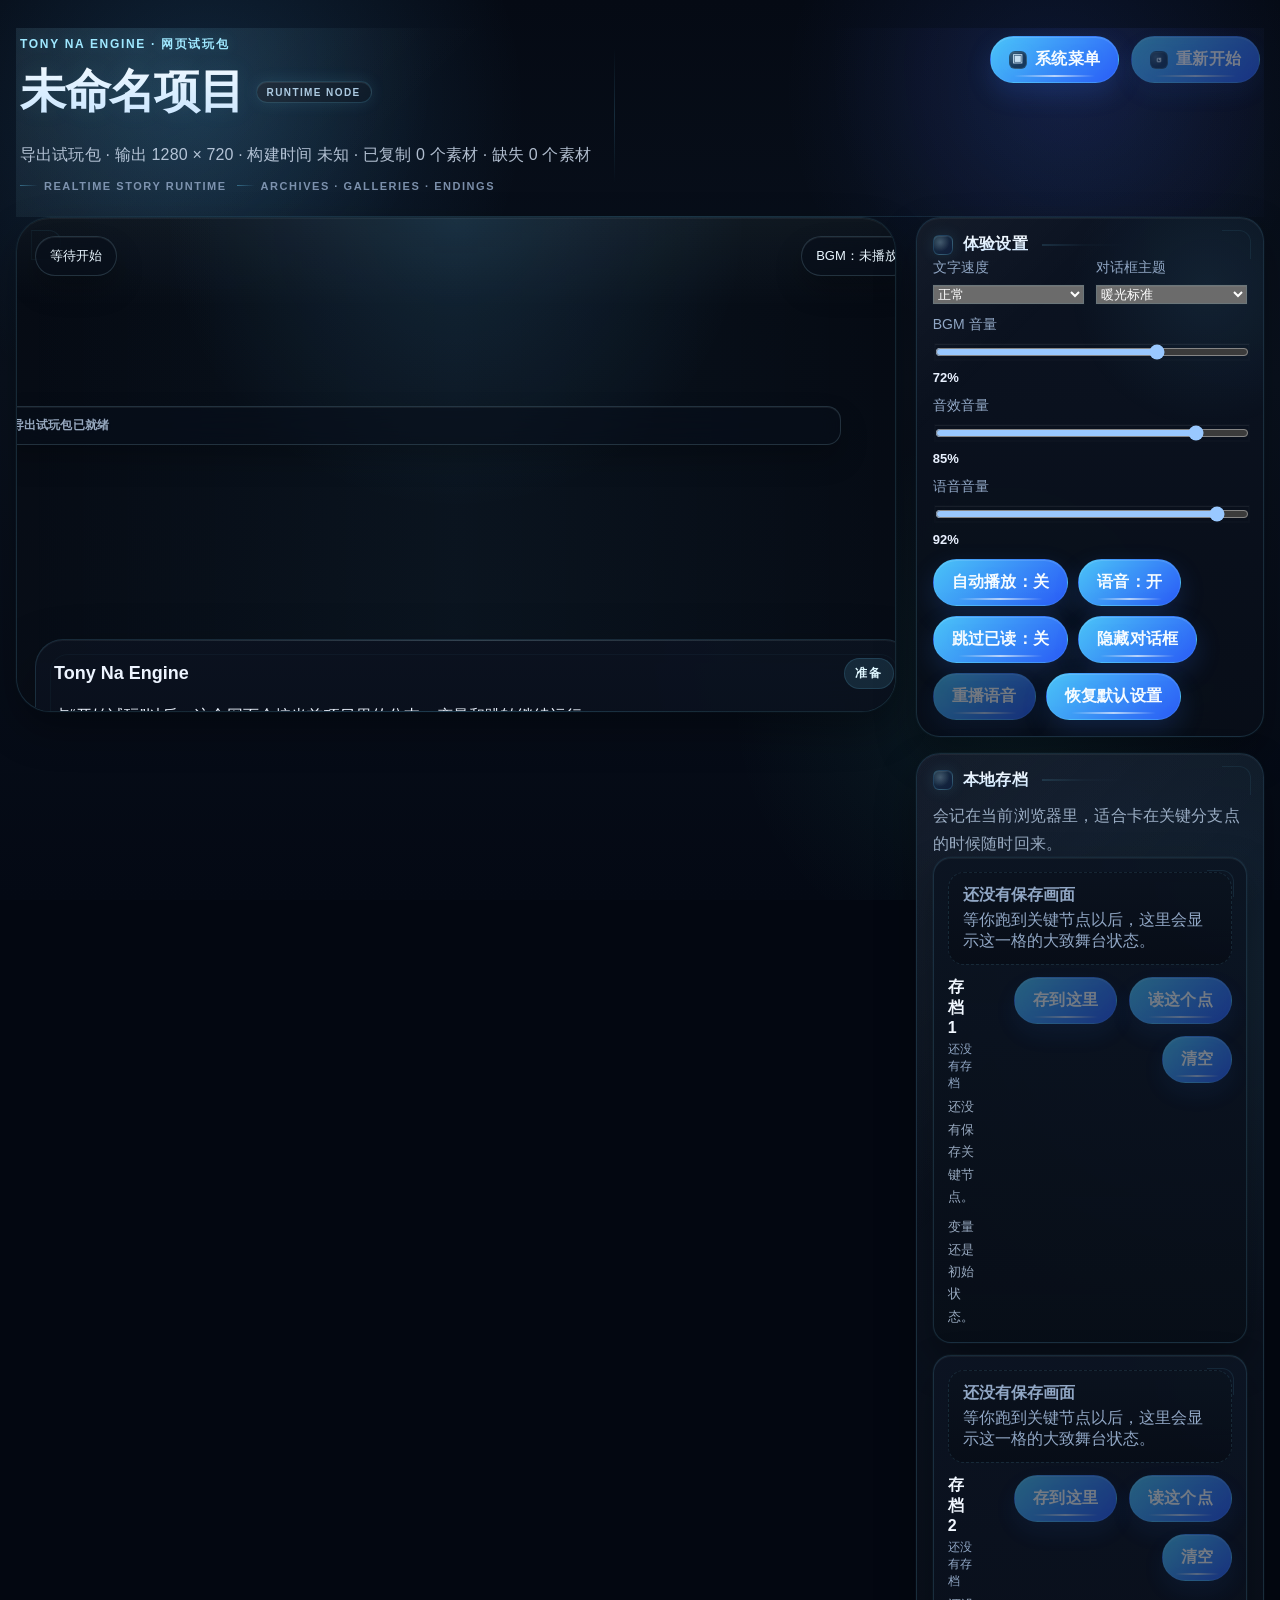
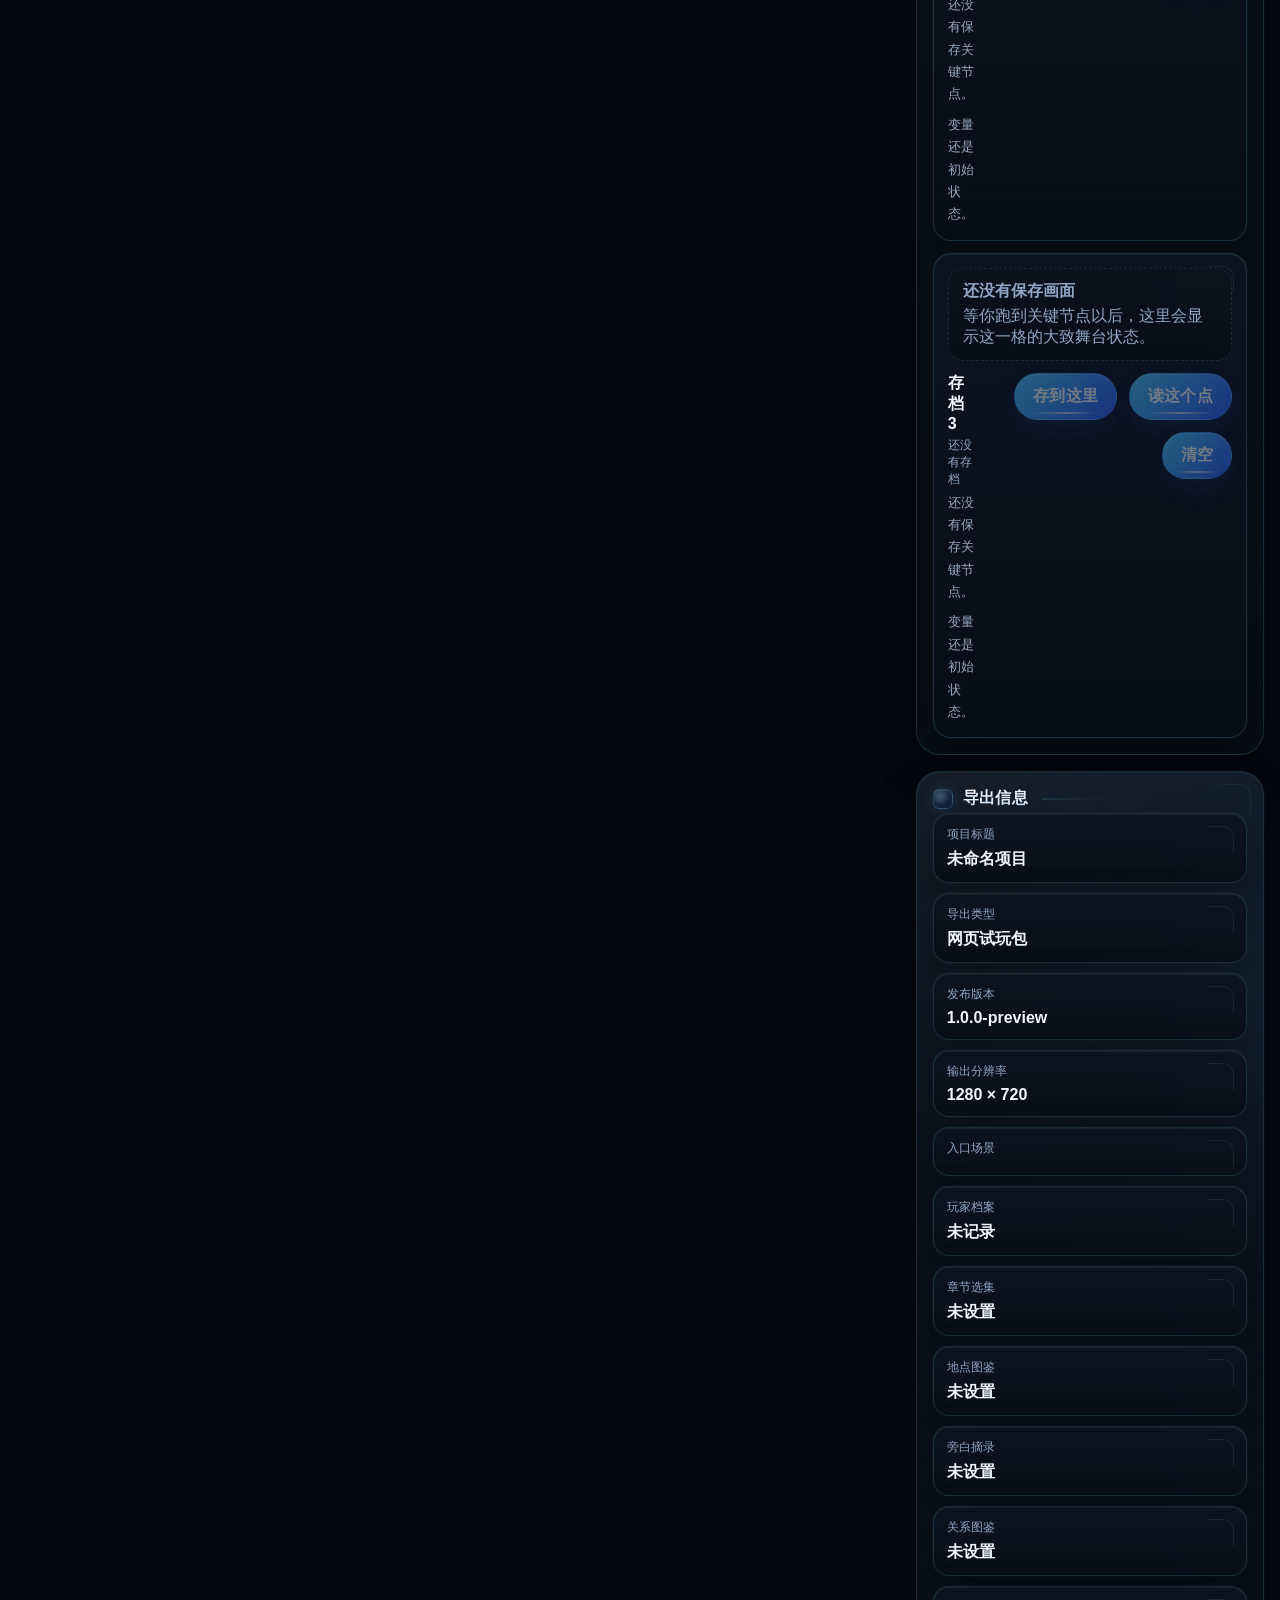
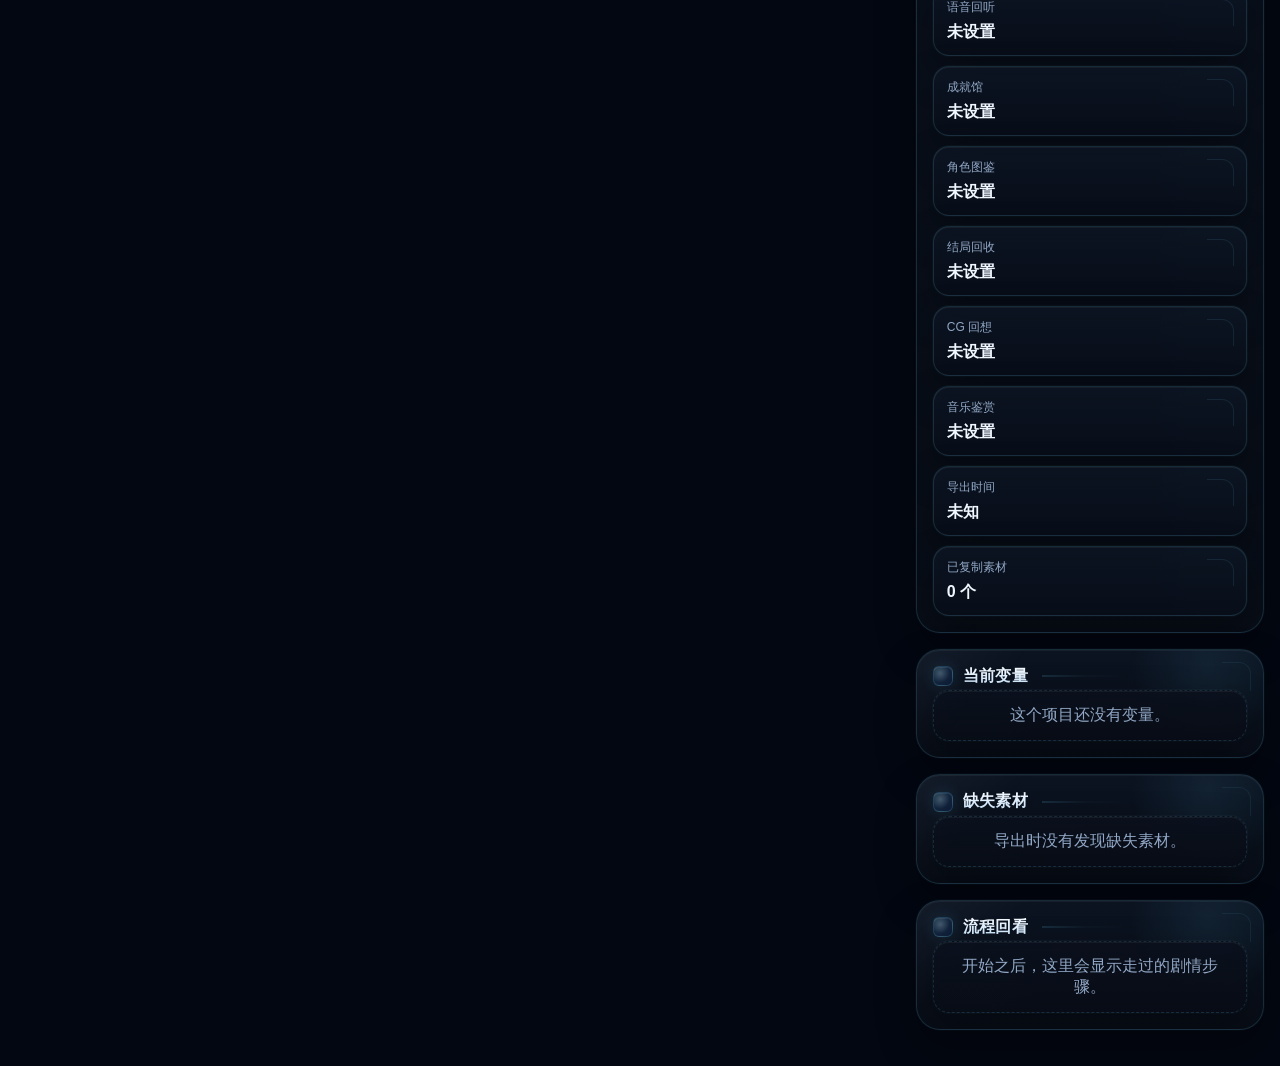
==== export_player_template/index.html @ 64fa7143 "Initial open source preview release" ====
<!doctype html>
<html lang="zh-CN">
  <head>
    <meta charset="utf-8" />
    <meta name="viewport" content="width=device-width, initial-scale=1" />
    <title>Tony Na Engine 网页试玩包</title>
    <link rel="stylesheet" href="./player.css" />
  </head>
  <body>
    <div class="player-shell">
      <header class="player-topbar">
        <div class="player-brand-copy">
          <div class="eyebrow">Tony Na Engine · 网页试玩包</div>
          <div class="player-brand-title-row">
            <h1 id="gameTitle">Tony Na Engine 网页试玩包</h1>
            <span class="player-brand-sigil">Runtime Node</span>
          </div>
          <p id="gameMeta">等待载入项目数据…</p>
          <div class="player-brand-meta">
            <span>Realtime Story Runtime</span>
            <span>Archives · Galleries · Endings</span>
          </div>
        </div>
        <div class="top-actions">
          <button id="systemMenuButton" class="pill-button" type="button">
            <span class="player-action-icon" aria-hidden="true">▣</span>
            <span>系统菜单</span>
          </button>
          <button id="restartButton" class="pill-button" type="button">
            <span class="player-action-icon" aria-hidden="true">↺</span>
            <span>重新开始</span>
          </button>
        </div>
      </header>

      <main class="player-layout">
        <section id="stageFrame" class="stage-frame">
          <div id="backgroundLayer" class="background-layer"></div>
          <div id="particleLayer" class="particle-layer" aria-hidden="true"></div>
          <div id="filterLayer" class="filter-layer" aria-hidden="true"></div>
          <div id="fadeLayer" class="fade-layer" aria-hidden="true"></div>
          <div id="flashLayer" class="flash-layer" aria-hidden="true"></div>
          <div class="stage-shade"></div>
          <div class="stage-hud">
            <span id="sceneChip" class="hud-chip">等待开始</span>
            <span id="musicChip" class="hud-chip">BGM：未播放</span>
          </div>
          <div id="spriteLayer" class="sprite-layer"></div>
          <div id="backgroundLabel" class="background-caption"></div>
          <div id="dialogHiddenHint" class="dialog-hidden-hint" hidden>对话框已隐藏，点画面、按 H 或右键恢复。</div>

          <section class="dialog-panel">
            <div class="speaker-row">
              <span id="speakerName" class="speaker-name">Tony Na Engine</span>
              <span id="lineTypeTag" class="line-type-tag">准备</span>
            </div>
            <div id="messageText" class="message-text"></div>
            <div id="choiceList" class="choice-list"></div>
            <div class="dialog-footer">
              <span id="hintText" class="hint-text"></span>
              <button id="continueButton" class="continue-button" type="button">开始试玩</button>
            </div>
          </section>

          <div id="startOverlay" class="start-overlay">
            <div class="start-atmosphere" aria-hidden="true">
              <span class="start-atmosphere-beam start-atmosphere-beam-a"></span>
              <span class="start-atmosphere-beam start-atmosphere-beam-b"></span>
              <span class="start-atmosphere-ring start-atmosphere-ring-a"></span>
              <span class="start-atmosphere-ring start-atmosphere-ring-b"></span>
              <span class="start-atmosphere-grid"></span>
            </div>
            <div class="start-card">
              <div class="start-brand-banner" aria-hidden="true">
                <div class="start-brand-mark">
                  <span class="start-brand-core">TN</span>
                  <span class="start-brand-grid"></span>
                  <span class="start-brand-orbit"></span>
                </div>
                <div class="start-brand-copy">
                  <strong>Tony Na Engine</strong>
                  <span>Realtime Visual Novel Runtime</span>
                </div>
              </div>
              <div id="startArtworkWrap" class="start-artwork" hidden>
                <img id="startArtwork" alt="启动画面" />
              </div>
              <div class="eyebrow">Tony Na Engine 导出试玩包</div>
              <h2>开始试玩</h2>
              <p>这个导出包会按当前项目的剧情卡片、变量和分支逻辑运行。</p>
              <div id="startSummary" class="start-summary"></div>
              <div id="startResumeSummary" class="start-resume-summary" hidden></div>
              <div class="start-action-group">
                <button id="startContinueButton" class="pill-button" type="button" hidden><span class="player-action-icon" aria-hidden="true">↻</span><span>继续上次试玩</span></button>
                <button id="startLoadButton" class="pill-button is-secondary" type="button" hidden><span class="player-action-icon" aria-hidden="true">⇪</span><span>打开读档</span></button>
                <button id="startProfileButton" class="pill-button is-secondary" type="button" hidden><span class="player-action-icon" aria-hidden="true">◎</span><span>玩家档案</span></button>
                <button id="startVoiceReplayButton" class="pill-button is-secondary" type="button" hidden><span class="player-action-icon" aria-hidden="true">◔</span><span>语音回听</span></button>
                <button id="startAchievementButton" class="pill-button is-secondary" type="button" hidden><span class="player-action-icon" aria-hidden="true">✦</span><span>成就馆</span></button>
                <button id="startChapterButton" class="pill-button is-secondary" type="button" hidden><span class="player-action-icon" aria-hidden="true">▤</span><span>章节选集</span></button>
                <button id="startLocationButton" class="pill-button is-secondary" type="button" hidden><span class="player-action-icon" aria-hidden="true">◫</span><span>地点图鉴</span></button>
                <button id="startNarrationButton" class="pill-button is-secondary" type="button" hidden><span class="player-action-icon" aria-hidden="true">❝</span><span>旁白摘录</span></button>
                <button id="startRelationButton" class="pill-button is-secondary" type="button" hidden><span class="player-action-icon" aria-hidden="true">∞</span><span>关系图鉴</span></button>
                <button id="startCharacterButton" class="pill-button is-secondary" type="button" hidden><span class="player-action-icon" aria-hidden="true">◉</span><span>角色图鉴</span></button>
                <button id="startEndingButton" class="pill-button is-secondary" type="button" hidden><span class="player-action-icon" aria-hidden="true">◇</span><span>结局回收</span></button>
                <button id="startGalleryButton" class="pill-button is-secondary" type="button" hidden><span class="player-action-icon" aria-hidden="true">▧</span><span>CG 回想</span></button>
                <button id="startMusicRoomButton" class="pill-button is-secondary" type="button" hidden><span class="player-action-icon" aria-hidden="true">♬</span><span>音乐鉴赏</span></button>
                <button id="startButton" class="continue-button" type="button"><span class="player-action-icon" aria-hidden="true">▶</span><span>开始试玩</span></button>
              </div>
            </div>
          </div>
        </section>

        <aside class="side-panel">
          <article class="side-card">
            <h2>体验设置</h2>
            <div class="playback-settings">
              <div class="playback-setting-grid">
                <label class="playback-setting">
                  <span>文字速度</span>
                  <select id="textSpeedSelect">
                    <option value="slow">慢一点</option>
                    <option value="normal" selected>正常</option>
                    <option value="fast">快一点</option>
                    <option value="instant">立刻显示</option>
                  </select>
                </label>
                <label class="playback-setting">
                  <span>对话框主题</span>
                  <select id="dialogThemeSelect">
                    <option value="warm" selected>暖光标准</option>
                    <option value="moonlight">夜色月光</option>
                    <option value="paper">纸页回忆</option>
                  </select>
                </label>
              </div>
              <div class="playback-volume-grid">
                <label class="playback-setting">
                  <span>BGM 音量</span>
                  <input id="bgmVolumeRange" type="range" min="0" max="100" step="1" value="72" />
                  <strong id="bgmVolumeValue" class="playback-volume-value">72%</strong>
                </label>
                <label class="playback-setting">
                  <span>音效音量</span>
                  <input id="sfxVolumeRange" type="range" min="0" max="100" step="1" value="85" />
                  <strong id="sfxVolumeValue" class="playback-volume-value">85%</strong>
                </label>
                <label class="playback-setting">
                  <span>语音音量</span>
                  <input id="voiceVolumeRange" type="range" min="0" max="100" step="1" value="92" />
                  <strong id="voiceVolumeValue" class="playback-volume-value">92%</strong>
                </label>
              </div>
              <div class="playback-toggle-group">
                <button id="autoPlayToggleButton" class="pill-button" type="button">自动播放：关</button>
                <button id="voiceToggleButton" class="pill-button" type="button">语音：开</button>
                <button id="skipReadToggleButton" class="pill-button" type="button">跳过已读：关</button>
                <button id="dialogToggleButton" class="pill-button" type="button">隐藏对话框</button>
                <button id="replayVoiceButton" class="pill-button" type="button">重播语音</button>
                <button id="resetPlaybackButton" class="pill-button" type="button">恢复默认设置</button>
              </div>
            </div>
          </article>

          <article class="side-card">
            <h2>本地存档</h2>
            <p class="side-note">会记在当前浏览器里，适合卡在关键分支点的时候随时回来。</p>
            <div id="saveSlotPanel" class="save-slot-list"></div>
          </article>

          <article class="side-card">
            <h2>导出信息</h2>
            <div id="buildInfoPanel" class="info-list"></div>
          </article>

          <article class="side-card">
            <h2>当前变量</h2>
            <div id="variablesPanel" class="info-list"></div>
          </article>

          <article class="side-card">
            <h2>缺失素材</h2>
            <div id="missingAssetsPanel" class="info-list"></div>
          </article>

          <article class="side-card">
            <h2>流程回看</h2>
            <div id="historyPanel" class="history-list"></div>
          </article>
        </aside>
      </main>
    </div>

    <div id="saveDialog" class="save-dialog-backdrop" hidden>
      <section class="save-dialog" role="dialog" aria-modal="true" aria-labelledby="saveDialogTitle">
        <div class="save-dialog-head">
          <div>
            <div class="eyebrow">Tony Na Engine · 系统菜单</div>
            <h2 id="saveDialogTitle">正式存档</h2>
            <p id="saveDialogSummary" class="save-dialog-summary"></p>
          </div>
          <button id="closeSaveDialogButton" class="pill-button" type="button">关闭</button>
        </div>
        <div class="save-dialog-tabs">
          <button id="saveDialogSaveModeButton" class="pill-button" type="button">存档</button>
          <button id="saveDialogLoadModeButton" class="pill-button" type="button">读档</button>
        </div>
        <div id="saveDialogSlotList" class="save-dialog-slot-list"></div>
      </section>
    </div>

    <div id="profileDialog" class="save-dialog-backdrop" hidden>
      <section class="save-dialog save-dialog-extra" role="dialog" aria-modal="true" aria-labelledby="profileDialogTitle">
        <div class="save-dialog-head">
          <div>
            <div class="eyebrow">Tony Na Engine · 玩家档案</div>
            <h2 id="profileDialogTitle">游玩记录 / 玩家档案馆</h2>
            <p id="profileDialogSummary" class="save-dialog-summary"></p>
          </div>
          <button id="closeProfileDialogButton" class="pill-button" type="button">关闭</button>
        </div>
        <div id="profileDialogHero" class="extra-hero-panel"></div>
        <div id="profileDialogList" class="ending-room-list"></div>
      </section>
    </div>

    <div id="voiceReplayDialog" class="save-dialog-backdrop" hidden>
      <section class="save-dialog save-dialog-extra" role="dialog" aria-modal="true" aria-labelledby="voiceReplayDialogTitle">
        <div class="save-dialog-head">
          <div>
            <div class="eyebrow">Tony Na Engine · 语音回听</div>
            <h2 id="voiceReplayDialogTitle">语音回听 / 名台词回放馆</h2>
            <p id="voiceReplayDialogSummary" class="save-dialog-summary"></p>
          </div>
          <button id="closeVoiceReplayDialogButton" class="pill-button" type="button">关闭</button>
        </div>
        <div id="voiceReplayDialogHero" class="extra-hero-panel"></div>
        <div id="voiceReplayDialogList" class="ending-room-list"></div>
      </section>
    </div>

    <div id="achievementDialog" class="save-dialog-backdrop" hidden>
      <section class="save-dialog save-dialog-extra" role="dialog" aria-modal="true" aria-labelledby="achievementDialogTitle">
        <div class="save-dialog-head">
          <div>
            <div class="eyebrow">Tony Na Engine · 成就馆</div>
            <h2 id="achievementDialogTitle">收集成就馆</h2>
            <p id="achievementDialogSummary" class="save-dialog-summary"></p>
          </div>
          <button id="closeAchievementDialogButton" class="pill-button" type="button">关闭</button>
        </div>
        <div id="achievementDialogHero" class="extra-hero-panel"></div>
        <div id="achievementDialogList" class="achievement-room-list"></div>
      </section>
    </div>

    <div id="locationDialog" class="save-dialog-backdrop" hidden>
      <section class="save-dialog save-dialog-extra" role="dialog" aria-modal="true" aria-labelledby="locationDialogTitle">
        <div class="save-dialog-head">
          <div>
            <div class="eyebrow">Tony Na Engine · 地点图鉴</div>
            <h2 id="locationDialogTitle">地点图鉴 / 场景档案馆</h2>
            <p id="locationDialogSummary" class="save-dialog-summary"></p>
          </div>
          <button id="closeLocationDialogButton" class="pill-button" type="button">关闭</button>
        </div>
        <div id="locationDialogHero" class="extra-hero-panel"></div>
        <div id="locationDialogList" class="extra-gallery-grid"></div>
      </section>
    </div>

    <div id="narrationDialog" class="save-dialog-backdrop" hidden>
      <section class="save-dialog save-dialog-extra" role="dialog" aria-modal="true" aria-labelledby="narrationDialogTitle">
        <div class="save-dialog-head">
          <div>
            <div class="eyebrow">Tony Na Engine · 旁白摘录</div>
            <h2 id="narrationDialogTitle">旁白摘录 / 文案收藏馆</h2>
            <p id="narrationDialogSummary" class="save-dialog-summary"></p>
          </div>
          <button id="closeNarrationDialogButton" class="pill-button" type="button">关闭</button>
        </div>
        <div id="narrationDialogHero" class="extra-hero-panel"></div>
        <div id="narrationDialogList" class="ending-room-list"></div>
      </section>
    </div>

    <div id="relationDialog" class="save-dialog-backdrop" hidden>
      <section class="save-dialog save-dialog-extra" role="dialog" aria-modal="true" aria-labelledby="relationDialogTitle">
        <div class="save-dialog-head">
          <div>
            <div class="eyebrow">Tony Na Engine · 关系图鉴</div>
            <h2 id="relationDialogTitle">关系图鉴 / 共演档案馆</h2>
            <p id="relationDialogSummary" class="save-dialog-summary"></p>
          </div>
          <button id="closeRelationDialogButton" class="pill-button" type="button">关闭</button>
        </div>
        <div id="relationDialogHero" class="extra-hero-panel"></div>
        <div id="relationDialogList" class="ending-room-list"></div>
      </section>
    </div>

    <div id="chapterDialog" class="save-dialog-backdrop" hidden>
      <section class="save-dialog save-dialog-extra" role="dialog" aria-modal="true" aria-labelledby="chapterDialogTitle">
        <div class="save-dialog-head">
          <div>
            <div class="eyebrow">Tony Na Engine · 章节选集</div>
            <h2 id="chapterDialogTitle">章节回放 / 章节选集馆</h2>
            <p id="chapterDialogSummary" class="save-dialog-summary"></p>
          </div>
          <button id="closeChapterDialogButton" class="pill-button" type="button">关闭</button>
        </div>
        <div id="chapterDialogHero" class="extra-hero-panel"></div>
        <div id="chapterDialogList" class="ending-room-list"></div>
      </section>
    </div>

    <div id="characterDialog" class="save-dialog-backdrop" hidden>
      <section class="save-dialog save-dialog-extra" role="dialog" aria-modal="true" aria-labelledby="characterDialogTitle">
        <div class="save-dialog-head">
          <div>
            <div class="eyebrow">Tony Na Engine · 角色图鉴</div>
            <h2 id="characterDialogTitle">人物档案馆</h2>
            <p id="characterDialogSummary" class="save-dialog-summary"></p>
          </div>
          <button id="closeCharacterDialogButton" class="pill-button" type="button">关闭</button>
        </div>
        <div id="characterDialogHero" class="extra-hero-panel"></div>
        <div id="characterDialogList" class="character-room-list"></div>
      </section>
    </div>

    <div id="endingDialog" class="save-dialog-backdrop" hidden>
      <section class="save-dialog save-dialog-extra" role="dialog" aria-modal="true" aria-labelledby="endingDialogTitle">
        <div class="save-dialog-head">
          <div>
            <div class="eyebrow">Tony Na Engine · 结局回收</div>
            <h2 id="endingDialogTitle">结局回收馆 / 通关记录</h2>
            <p id="endingDialogSummary" class="save-dialog-summary"></p>
          </div>
          <button id="closeEndingDialogButton" class="pill-button" type="button">关闭</button>
        </div>
        <div id="endingDialogHero" class="extra-hero-panel"></div>
        <div id="endingDialogList" class="ending-room-list"></div>
      </section>
    </div>

    <div id="systemMenu" class="save-dialog-backdrop" hidden>
      <section class="save-dialog save-dialog-system" role="dialog" aria-modal="true" aria-labelledby="systemMenuTitle">
        <div class="save-dialog-head">
          <div>
            <div class="eyebrow">Tony Na Engine · 系统菜单</div>
            <h2 id="systemMenuTitle">系统菜单</h2>
            <p id="systemMenuSummary" class="save-dialog-summary"></p>
          </div>
          <button id="closeSystemMenuButton" class="pill-button" type="button">继续游戏</button>
        </div>
        <div class="save-dialog-system-layout">
          <div class="save-dialog-system-actions">
            <button id="systemMenuOpenSaveButton" class="pill-button" type="button">正式存档</button>
            <button id="systemMenuOpenLoadButton" class="pill-button" type="button">正式读档</button>
            <button id="systemMenuQuickSaveButton" class="pill-button" type="button">快速存档</button>
            <button id="systemMenuQuickLoadButton" class="pill-button" type="button">快速读档</button>
            <button id="systemMenuReturnTitleButton" class="pill-button" type="button">返回标题页</button>
          </div>
          <div class="save-dialog-system-settings">
            <div class="playback-setting-grid">
              <label class="playback-setting">
                <span>文字速度</span>
                <select id="menuTextSpeedSelect">
                  <option value="slow">慢一点</option>
                  <option value="normal">正常</option>
                  <option value="fast">快一点</option>
                  <option value="instant">立刻显示</option>
                </select>
              </label>
              <label class="playback-setting">
                <span>对话框主题</span>
                <select id="menuDialogThemeSelect">
                  <option value="warm">暖光标准</option>
                  <option value="moonlight">夜色月光</option>
                  <option value="paper">纸页回忆</option>
                </select>
              </label>
            </div>
            <div class="playback-volume-grid">
              <label class="playback-setting">
                <span>BGM 音量</span>
                <input id="menuBgmVolumeRange" type="range" min="0" max="100" step="1" value="72" />
                <strong id="menuBgmVolumeValue" class="playback-volume-value">72%</strong>
              </label>
              <label class="playback-setting">
                <span>音效音量</span>
                <input id="menuSfxVolumeRange" type="range" min="0" max="100" step="1" value="85" />
                <strong id="menuSfxVolumeValue" class="playback-volume-value">85%</strong>
              </label>
              <label class="playback-setting">
                <span>语音音量</span>
                <input id="menuVoiceVolumeRange" type="range" min="0" max="100" step="1" value="92" />
                <strong id="menuVoiceVolumeValue" class="playback-volume-value">92%</strong>
              </label>
            </div>
          </div>
        </div>
      </section>
    </div>

    <div id="galleryDialog" class="save-dialog-backdrop" hidden>
      <section class="save-dialog save-dialog-extra" role="dialog" aria-modal="true" aria-labelledby="galleryDialogTitle">
        <div class="save-dialog-head">
          <div>
            <div class="eyebrow">Tony Na Engine · EXTRA</div>
            <h2 id="galleryDialogTitle">CG 回想馆</h2>
            <p id="galleryDialogSummary" class="save-dialog-summary"></p>
          </div>
          <button id="closeGalleryDialogButton" class="pill-button" type="button">返回标题页</button>
        </div>
        <div id="galleryDialogHero" class="extra-hero-panel"></div>
        <div id="galleryDialogList" class="extra-gallery-grid"></div>
      </section>
    </div>

    <div id="musicRoomDialog" class="save-dialog-backdrop" hidden>
      <section class="save-dialog save-dialog-extra" role="dialog" aria-modal="true" aria-labelledby="musicRoomDialogTitle">
        <div class="save-dialog-head">
          <div>
            <div class="eyebrow">Tony Na Engine · EXTRA</div>
            <h2 id="musicRoomDialogTitle">音乐鉴赏</h2>
            <p id="musicRoomDialogSummary" class="save-dialog-summary"></p>
          </div>
          <button id="closeMusicRoomDialogButton" class="pill-button" type="button">返回标题页</button>
        </div>
        <div id="musicRoomNowPlaying" class="extra-hero-panel"></div>
        <div id="musicRoomList" class="music-room-list"></div>
      </section>
    </div>

    <div id="returnTitleDialog" class="save-dialog-backdrop" hidden>
      <section class="save-dialog save-dialog-confirm" role="dialog" aria-modal="true" aria-labelledby="returnTitleDialogTitle">
        <div class="save-dialog-head">
          <div>
            <div class="eyebrow">Tony Na Engine · 系统菜单</div>
            <h2 id="returnTitleDialogTitle">确认返回标题页</h2>
            <p class="save-dialog-summary">
              这会回到试玩开始页，但你的正式存档、快速存档和自动续玩记录都会继续保留。
            </p>
          </div>
        </div>
        <div class="save-dialog-confirm-actions">
          <button id="cancelReturnTitleButton" class="pill-button is-secondary" type="button">继续留在这里</button>
          <button id="confirmReturnTitleButton" class="pill-button" type="button">确认返回标题页</button>
        </div>
      </section>
    </div>

    <div id="saveConfirmDialog" class="save-dialog-backdrop" hidden>
      <section class="save-dialog save-dialog-confirm" role="dialog" aria-modal="true" aria-labelledby="saveConfirmDialogTitle">
        <div class="save-dialog-head">
          <div>
            <div class="eyebrow">Tony Na Engine · 正式存档</div>
            <h2 id="saveConfirmDialogTitle">确认执行这个操作</h2>
            <p id="saveConfirmDialogSummary" class="save-dialog-summary"></p>
          </div>
        </div>
        <div class="save-dialog-confirm-actions">
          <button id="cancelSaveConfirmButton" class="pill-button is-secondary" type="button">先不动它</button>
          <button id="confirmSaveConfirmButton" class="pill-button" type="button">确认继续</button>
        </div>
      </section>
    </div>

    <script>
      window.LIGHTWHISPER_GAME_DATA = __LIGHTWHISPER_GAME_DATA__;
    </script>
    <script type="module" src="./player.js"></script>
  </body>
</html>
---- export_player_template/player.css ----
:root {
  color-scheme: light;
  --bg: #fbf4ec;
  --panel: rgba(255, 251, 247, 0.88);
  --panel-strong: rgba(255, 249, 243, 0.96);
  --line: rgba(112, 84, 64, 0.14);
  --ink: #3f2c21;
  --muted: #7d6050;
  --brand: #cf7146;
  --brand-deep: #a64c30;
  --accent: #f4dac7;
  --good: #527c5c;
  --shadow: 0 24px 60px rgba(94, 56, 37, 0.16);
  --stage-width: 1280;
  --stage-height: 720;
}

* {
  box-sizing: border-box;
}

body {
  margin: 0;
  min-height: 100vh;
  font-family: "Helvetica Neue", "PingFang SC", "Hiragino Sans GB", sans-serif;
  color: var(--ink);
  background:
    radial-gradient(circle at top, rgba(255, 218, 191, 0.78), transparent 42%),
    linear-gradient(180deg, #fff7ef 0%, #f7ebdf 46%, #f2e3d7 100%);
}

button {
  font: inherit;
}

.player-shell {
  width: min(calc((var(--stage-width) * 1px) + 420px), calc(100% - 32px));
  margin: 0 auto;
  padding: 28px 0 36px;
}

.player-topbar {
  display: flex;
  justify-content: space-between;
  gap: 18px;
  align-items: flex-start;
  padding: 0 4px 20px;
}

.eyebrow {
  color: var(--brand-deep);
  font-size: 12px;
  font-weight: 700;
  letter-spacing: 0.12em;
  text-transform: uppercase;
}

.player-topbar h1,
.start-card h2 {
  margin: 8px 0 0;
  font-family: "Georgia", "Times New Roman", serif;
  font-weight: 600;
}

.player-topbar h1 {
  font-size: clamp(32px, 4vw, 46px);
}

.player-topbar p,
.start-card p {
  margin: 10px 0 0;
  color: var(--muted);
  line-height: 1.7;
}

.top-actions {
  display: flex;
  gap: 12px;
}

.start-action-group {
  display: flex;
  flex-wrap: wrap;
  gap: 12px;
  margin-top: 18px;
}

.start-resume-summary {
  margin-top: 16px;
  padding: 14px 16px;
  border-radius: 18px;
  background: rgba(255, 249, 242, 0.9);
  border: 1px dashed rgba(207, 113, 70, 0.26);
  color: var(--muted);
}

.start-resume-summary strong {
  display: block;
  color: var(--ink);
  margin-bottom: 6px;
}

.side-note {
  margin: 8px 0 0;
  color: var(--muted);
  line-height: 1.7;
}

.pill-button,
.continue-button,
.choice-button {
  border: 0;
  border-radius: 999px;
  cursor: pointer;
  transition: transform 160ms ease, box-shadow 160ms ease, opacity 160ms ease;
}

.pill-button,
.continue-button {
  padding: 12px 18px;
  color: white;
  background: linear-gradient(135deg, var(--brand), var(--brand-deep));
  box-shadow: 0 14px 28px rgba(166, 76, 48, 0.22);
}

.pill-button:hover,
.continue-button:hover,
.choice-button:hover {
  transform: translateY(-1px);
}

.pill-button:disabled,
.continue-button:disabled,
.choice-button:disabled {
  cursor: not-allowed;
  opacity: 0.45;
  transform: none;
  box-shadow: none;
}

.pill-button.is-secondary {
  color: var(--brand-deep);
  background: rgba(255, 248, 241, 0.94);
  box-shadow: inset 0 0 0 1px rgba(165, 92, 61, 0.14);
}

.player-layout {
  display: grid;
  grid-template-columns: minmax(0, 2.4fr) minmax(320px, 0.95fr);
  gap: 20px;
  align-items: start;
}

.stage-frame {
  position: relative;
  aspect-ratio: calc(var(--stage-width) / var(--stage-height));
  overflow: hidden;
  border-radius: 34px;
  background: rgba(255, 250, 245, 0.62);
  border: 1px solid rgba(255, 255, 255, 0.55);
  box-shadow: var(--shadow);
}

.stage-frame.is-shaking {
  animation: player-stage-shake var(--shake-duration, 0.78s) linear infinite;
}

.background-layer,
.particle-layer,
.filter-layer,
.fade-layer,
.flash-layer,
.stage-shade,
.start-overlay {
  position: absolute;
  inset: 0;
}

.background-layer {
  z-index: 0;
  background-repeat: no-repeat;
  background-position: center;
  background-size: cover;
  transform: scale(1.02);
}

.background-layer,
.particle-layer,
.sprite-layer {
  transition:
    transform 320ms ease,
    filter 320ms ease;
  transform-origin: 50% 50%;
}

.particle-layer {
  overflow: hidden;
  pointer-events: none;
  z-index: 3;
}

.filter-layer {
  z-index: 4;
  pointer-events: none;
  opacity: var(--filter-opacity, 0);
  background: var(--filter-wash, transparent);
  transition:
    opacity 320ms ease,
    background 320ms ease;
}

.fade-layer {
  z-index: 5;
  pointer-events: none;
  opacity: 0;
  background: rgba(var(--fade-rgb, 18, 14, 12), 1);
  transition: opacity var(--fade-duration, 0.48s) ease;
}

.fade-layer.is-visible {
  opacity: 1;
}

.flash-layer {
  z-index: 8;
  pointer-events: none;
  opacity: 0;
}

.flash-layer.is-active {
  background: rgba(var(--flash-rgb, 255, 255, 255), var(--flash-opacity, 0.5));
  animation: player-stage-flash var(--flash-duration, 0.42s) ease-in-out infinite;
}

.stage-shade {
  z-index: 1;
  background:
    linear-gradient(180deg, rgba(34, 20, 14, 0.12) 0%, rgba(34, 20, 14, 0.05) 26%, rgba(34, 20, 14, 0.34) 100%),
    radial-gradient(circle at top, rgba(255, 255, 255, 0.2), transparent 44%);
  pointer-events: none;
}

.stage-hud {
  position: absolute;
  top: 18px;
  left: 18px;
  right: 18px;
  display: flex;
  justify-content: space-between;
  gap: 12px;
  z-index: 6;
}

.hud-chip {
  display: inline-flex;
  align-items: center;
  min-height: 38px;
  padding: 10px 14px;
  border-radius: 999px;
  color: white;
  background: rgba(58, 35, 24, 0.38);
  backdrop-filter: blur(10px);
  border: 1px solid rgba(255, 255, 255, 0.2);
  font-size: 13px;
}

.background-caption {
  position: absolute;
  right: 18px;
  bottom: 212px;
  z-index: 6;
  max-width: calc(100% - 36px);
  padding: 8px 12px;
  border-radius: 14px;
  color: white;
  background: rgba(58, 35, 24, 0.38);
  backdrop-filter: blur(10px);
  font-size: 12px;
}

.sprite-layer {
  position: absolute;
  left: 20px;
  right: 20px;
  bottom: 176px;
  display: flex;
  justify-content: space-between;
  align-items: flex-end;
  gap: 18px;
  z-index: 2;
  min-height: 360px;
}

.particle-item {
  position: absolute;
  top: -18%;
  left: var(--particle-left);
  width: var(--particle-width);
  height: var(--particle-height);
  opacity: var(--particle-opacity, 0.8);
  animation: player-particle-fall var(--particle-duration) linear infinite;
  animation-delay: var(--particle-delay);
  will-change: transform, opacity;
}

.particle-item.has-custom-image {
  background: transparent var(--particle-image) center / contain no-repeat !important;
  border-radius: 0 !important;
  box-shadow: none !important;
}

.particle-layer[data-particle-preset="snow"] .particle-item {
  border-radius: 999px;
  background: rgba(255, 255, 255, 0.92);
  box-shadow:
    0 0 10px rgba(255, 255, 255, 0.46),
    0 0 3px rgba(255, 255, 255, 0.92);
}

.particle-layer[data-particle-preset="rain"] .particle-item {
  border-radius: 999px;
  background: linear-gradient(180deg, rgba(255, 255, 255, 0.12), rgba(214, 238, 255, 0.96));
  animation-name: player-particle-rain;
}

.particle-layer[data-particle-preset="petals"] .particle-item {
  border-radius: 75% 25% 70% 30%;
  background: linear-gradient(180deg, rgba(255, 241, 248, 0.98), rgba(246, 162, 194, 0.96));
  box-shadow: 0 0 10px rgba(255, 197, 218, 0.3);
}

.particle-layer[data-particle-preset="dust"] .particle-item {
  border-radius: 999px;
  background: radial-gradient(circle, rgba(255, 249, 207, 0.98), rgba(255, 219, 129, 0.34));
  box-shadow: 0 0 14px rgba(255, 226, 154, 0.34);
  animation-name: player-particle-dust;
}

.sprite-card {
  width: min(31%, 260px);
  padding: 12px;
  border-radius: 28px 28px 18px 18px;
  background: rgba(255, 247, 239, 0.36);
  border: 1px solid rgba(255, 255, 255, 0.3);
  box-shadow: 0 16px 36px rgba(68, 39, 25, 0.16);
  backdrop-filter: blur(10px);
  transition:
    transform 280ms ease,
    opacity 280ms ease,
    filter 280ms ease,
    box-shadow 280ms ease;
}

.sprite-card-inner {
  transform-origin: 50% 100%;
}

.sprite-card[data-position="left"] {
  transform: translateY(10px);
}

.sprite-card[data-position="center"] {
  transform: translateY(-10px);
}

.sprite-card.is-entering {
  animation: player-sprite-fade-in 320ms ease both;
}

.sprite-card.is-leaving {
  animation: player-sprite-fade-out 320ms ease both;
  pointer-events: none;
}

.sprite-card.is-depth-muted {
  filter: blur(var(--depth-sprite-blur, 2.8px));
  opacity: var(--depth-sprite-opacity, 0.58);
}

.sprite-card.is-depth-focus {
  box-shadow: 0 20px 42px rgba(68, 39, 25, 0.24);
}

.sprite-card.is-breathing:not(.is-speaking) .sprite-card-inner {
  animation: player-sprite-breathe 4.8s ease-in-out infinite;
}

.sprite-card.is-speaking {
  box-shadow: 0 22px 48px rgba(68, 39, 25, 0.26);
}

.sprite-card.is-speaking .sprite-card-inner {
  animation: player-sprite-emphasis 420ms ease, player-sprite-breathe 4.8s ease-in-out 420ms infinite;
}

.sprite-card.depth-strength-soft {
  --depth-sprite-blur: 1.8px;
  --depth-sprite-opacity: 0.72;
}

.sprite-card.depth-strength-medium {
  --depth-sprite-blur: 2.8px;
  --depth-sprite-opacity: 0.58;
}

.sprite-card.depth-strength-strong {
  --depth-sprite-blur: 3.8px;
  --depth-sprite-opacity: 0.46;
}

.sprite-image,
.sprite-fallback {
  width: 100%;
  height: 280px;
  border-radius: 22px;
}

.sprite-image {
  display: block;
  object-fit: contain;
  background: linear-gradient(180deg, rgba(255, 255, 255, 0.28), rgba(255, 255, 255, 0.08));
}

.sprite-fallback {
  display: grid;
  place-items: center;
  background: linear-gradient(135deg, #f6dcc4, #e7b48a);
  color: white;
  font-size: 54px;
  font-weight: 700;
}

.sprite-name {
  margin-top: 10px;
  font-weight: 700;
  text-align: center;
}

.sprite-expression {
  margin-top: 4px;
  color: rgba(63, 44, 33, 0.72);
  text-align: center;
  font-size: 13px;
}

.dialog-panel {
  position: absolute;
  left: 18px;
  right: 18px;
  bottom: 18px;
  z-index: 7;
  padding: 18px 18px 16px;
  border-radius: 28px;
  background: var(--panel-strong);
  border: 1px solid rgba(255, 255, 255, 0.65);
  box-shadow: 0 20px 50px rgba(71, 42, 28, 0.16);
  backdrop-filter: blur(10px);
  transition:
    opacity 180ms ease,
    transform 180ms ease;
}

.dialog-panel.is-hidden {
  opacity: 0;
  transform: translateY(22px);
  pointer-events: none;
}

.dialog-hidden-hint {
  position: absolute;
  right: 18px;
  bottom: 28px;
  z-index: 8;
  max-width: min(420px, calc(100% - 36px));
  padding: 10px 14px;
  border-radius: 999px;
  background: rgba(49, 34, 27, 0.72);
  color: rgba(255, 247, 241, 0.96);
  font-size: 13px;
  line-height: 1.5;
  box-shadow: 0 16px 36px rgba(28, 18, 14, 0.18);
  pointer-events: none;
}

.dialog-panel[data-dialog-theme="moonlight"] {
  background: linear-gradient(180deg, rgba(44, 60, 94, 0.92), rgba(20, 30, 52, 0.92));
  border-color: rgba(162, 193, 255, 0.22);
  box-shadow: 0 24px 56px rgba(19, 29, 52, 0.26);
}

.dialog-panel[data-dialog-theme="moonlight"] .speaker-name,
.dialog-panel[data-dialog-theme="moonlight"] .message-text,
.dialog-panel[data-dialog-theme="moonlight"] .hint-text {
  color: #f4f7ff;
}

.dialog-panel[data-dialog-theme="moonlight"] .line-type-tag {
  color: #edf5ff;
  background: rgba(117, 144, 197, 0.34);
}

.dialog-panel[data-dialog-theme="moonlight"] .choice-button {
  color: #f4f7ff;
  border-color: rgba(157, 193, 255, 0.26);
  background: linear-gradient(180deg, rgba(88, 114, 164, 0.7), rgba(38, 55, 90, 0.82));
}

.dialog-panel[data-dialog-theme="moonlight"] .choice-button span {
  color: rgba(227, 235, 255, 0.82);
}

.dialog-panel[data-dialog-theme="paper"] {
  background:
    linear-gradient(180deg, rgba(255, 251, 241, 0.96), rgba(247, 236, 216, 0.94)),
    repeating-linear-gradient(
      180deg,
      rgba(170, 136, 92, 0.05) 0,
      rgba(170, 136, 92, 0.05) 2px,
      transparent 2px,
      transparent 28px
    );
  border-color: rgba(176, 134, 89, 0.26);
  box-shadow: 0 22px 52px rgba(107, 77, 47, 0.18);
}

.dialog-panel[data-dialog-theme="paper"] .speaker-name {
  color: #7f5438;
}

.dialog-panel[data-dialog-theme="paper"] .line-type-tag {
  background: rgba(208, 175, 120, 0.32);
}

.dialog-panel[data-dialog-theme="paper"] .choice-button {
  border-color: rgba(180, 134, 89, 0.3);
  background: linear-gradient(180deg, rgba(255, 250, 242, 0.98), rgba(244, 231, 208, 0.98));
}

@keyframes player-stage-shake {
  0%,
  100% {
    transform: translate3d(0, 0, 0);
  }
  20% {
    transform: translate3d(calc(var(--shake-distance, 8px) * -1), 0, 0);
  }
  40% {
    transform: translate3d(var(--shake-distance, 8px), calc(var(--shake-distance, 8px) * -0.35), 0);
  }
  60% {
    transform: translate3d(calc(var(--shake-distance, 8px) * -0.65), var(--shake-distance, 8px), 0);
  }
  80% {
    transform: translate3d(calc(var(--shake-distance, 8px) * 0.45), calc(var(--shake-distance, 8px) * -0.4), 0);
  }
}

@keyframes player-stage-flash {
  0%,
  100% {
    opacity: 0;
  }
  18% {
    opacity: var(--flash-opacity, 0.5);
  }
  55% {
    opacity: calc(var(--flash-opacity, 0.5) * 0.6);
  }
}

@keyframes player-sprite-fade-in {
  from {
    opacity: 0;
  }
  to {
    opacity: 1;
  }
}

@keyframes player-sprite-fade-out {
  from {
    opacity: 1;
  }
  to {
    opacity: 0;
    filter: blur(4px);
  }
}

@keyframes player-sprite-breathe {
  0%,
  100% {
    transform: translate3d(0, 0, 0) scale(1);
  }
  50% {
    transform: translate3d(0, -6px, 0) scale(1.02);
  }
}

@keyframes player-sprite-emphasis {
  0% {
    transform: translate3d(0, 0, 0) scale(1);
  }
  28% {
    transform: translate3d(4px, -8px, 0) scale(1.04);
  }
  56% {
    transform: translate3d(-3px, -4px, 0) scale(1.02);
  }
  100% {
    transform: translate3d(0, 0, 0) scale(1);
  }
}

@keyframes player-dialog-caret {
  0%,
  49% {
    opacity: 0.18;
  }
  50%,
  100% {
    opacity: 1;
  }
}

.speaker-row {
  display: flex;
  justify-content: space-between;
  gap: 16px;
  align-items: center;
}

.speaker-name {
  font-size: 18px;
  font-weight: 700;
}

.line-type-tag {
  display: inline-flex;
  align-items: center;
  padding: 6px 10px;
  border-radius: 999px;
  color: var(--brand-deep);
  background: var(--accent);
  font-size: 12px;
}

.message-text {
  margin-top: 12px;
  min-height: 78px;
  line-height: 1.9;
  font-size: 16px;
  white-space: pre-wrap;
}

.message-text.is-typing::after {
  content: "▋";
  display: inline-block;
  margin-left: 4px;
  color: rgba(156, 90, 51, 0.9);
  animation: player-dialog-caret 0.9s steps(1, end) infinite;
}

.choice-list {
  display: grid;
  gap: 10px;
  margin-top: 14px;
}

.choice-button {
  display: grid;
  gap: 4px;
  padding: 12px 14px;
  text-align: left;
  color: var(--ink);
  background: linear-gradient(180deg, rgba(255, 250, 245, 0.98), rgba(255, 242, 231, 0.98));
  border: 1px solid rgba(207, 113, 70, 0.2);
}

.choice-button strong {
  display: block;
}

.choice-button span {
  color: var(--muted);
  font-size: 13px;
}

.dialog-footer {
  display: flex;
  justify-content: space-between;
  align-items: center;
  gap: 12px;
  margin-top: 16px;
}

.hint-text {
  color: var(--muted);
  font-size: 13px;
}

.side-panel {
  display: grid;
  gap: 16px;
}

.side-card {
  padding: 16px;
  border-radius: 24px;
  background: var(--panel);
  border: 1px solid rgba(255, 255, 255, 0.62);
  box-shadow: 0 18px 40px rgba(91, 58, 39, 0.12);
  backdrop-filter: blur(10px);
}

.side-card h2 {
  margin: 0 0 12px;
  font-size: 16px;
}

.playback-settings {
  display: grid;
  gap: 12px;
}

.playback-setting-grid,
.playback-volume-grid {
  display: grid;
  gap: 12px;
}

.playback-setting-grid {
  grid-template-columns: repeat(auto-fit, minmax(150px, 1fr));
}

.playback-volume-grid {
  grid-template-columns: repeat(auto-fit, minmax(160px, 1fr));
}

.playback-setting {
  display: grid;
  gap: 8px;
  color: var(--muted);
  font-size: 14px;
}

.playback-setting select {
  width: 100%;
}

.playback-setting input[type="range"] {
  width: 100%;
}

.playback-volume-value {
  color: var(--ink);
  font-size: 13px;
}

.playback-toggle-group {
  display: flex;
  flex-wrap: wrap;
  gap: 10px;
}

.info-list,
.history-list,
.start-summary {
  display: flex;
  flex-direction: column;
  gap: 10px;
}

.info-row,
.history-row,
.summary-row {
  padding: 12px 13px;
  border-radius: 16px;
  background: rgba(255, 255, 255, 0.72);
  border: 1px solid var(--line);
}

.info-row label,
.summary-row label {
  display: block;
  margin-bottom: 6px;
  color: var(--muted);
  font-size: 12px;
}

.info-row .value,
.summary-row .value {
  font-weight: 600;
  word-break: break-word;
}

.history-row strong {
  display: block;
}

.history-row p {
  margin: 8px 0 0;
  line-height: 1.7;
}

.history-row .meta {
  margin-top: 8px;
  color: var(--muted);
  font-size: 12px;
}

.history-row {
  display: grid;
  grid-template-columns: minmax(0, 1fr) auto;
  gap: 10px;
  align-items: start;
}

.save-slot-list {
  display: grid;
  gap: 12px;
}

.save-slot-card {
  display: grid;
  grid-template-columns: minmax(0, 1fr) auto;
  gap: 12px;
  align-items: start;
  padding: 14px;
  border-radius: 18px;
  background: rgba(255, 255, 255, 0.68);
  border: 1px solid rgba(112, 84, 64, 0.12);
}

.save-slot-meta {
  display: grid;
  gap: 4px;
}

.save-slot-meta strong {
  display: block;
}

.save-slot-preview {
  grid-column: 1 / -1;
}

.save-slot-preview.is-empty {
  display: grid;
  gap: 4px;
  padding: 12px 14px;
  border-radius: 16px;
  background: linear-gradient(135deg, rgba(255, 250, 245, 0.9), rgba(248, 240, 232, 0.86));
  color: var(--muted);
  border: 1px dashed rgba(156, 111, 77, 0.2);
  box-shadow: none;
}

.save-slot-stage {
  position: relative;
  overflow: hidden;
  min-height: 164px;
  display: grid;
  align-content: space-between;
  gap: 12px;
  padding: 14px;
  border-radius: 18px;
  color: rgba(255, 251, 247, 0.98);
  box-shadow:
    inset 0 1px 0 rgba(255, 255, 255, 0.22),
    0 12px 30px rgba(69, 44, 34, 0.16);
}

.save-slot-stage::after {
  content: "";
  position: absolute;
  inset: 0;
  background: linear-gradient(180deg, rgba(24, 16, 12, 0.08), rgba(24, 16, 12, 0.56));
  pointer-events: none;
}

.save-slot-stage-head,
.save-slot-cast,
.save-slot-stage-caption {
  position: relative;
  z-index: 1;
}

.save-slot-stage-head {
  display: flex;
  justify-content: space-between;
  gap: 10px;
  align-items: flex-start;
}

.save-slot-scene,
.save-slot-block {
  padding: 6px 10px;
  border-radius: 999px;
  background: rgba(255, 248, 242, 0.18);
  border: 1px solid rgba(255, 255, 255, 0.18);
  font-size: 11px;
  letter-spacing: 0.08em;
  text-transform: uppercase;
  backdrop-filter: blur(8px);
}

.save-slot-cast {
  display: grid;
  grid-template-columns: repeat(3, minmax(0, 1fr));
  gap: 10px;
  align-items: end;
  min-height: 84px;
}

.save-slot-cast-empty {
  align-self: end;
  justify-self: start;
  padding: 8px 12px;
  border-radius: 999px;
  background: rgba(255, 248, 242, 0.18);
  border: 1px solid rgba(255, 255, 255, 0.18);
  font-size: 12px;
  backdrop-filter: blur(8px);
}

.save-slot-character {
  display: grid;
  gap: 6px;
  justify-items: center;
  text-align: center;
}

.save-slot-character[data-position="left"] {
  justify-self: start;
}

.save-slot-character[data-position="center"] {
  justify-self: center;
}

.save-slot-character[data-position="right"] {
  justify-self: end;
}

.save-slot-character-art {
  width: 58px;
  height: 82px;
  border-radius: 18px;
  display: grid;
  place-items: center;
  background: rgba(255, 248, 242, 0.22);
  border: 1px solid rgba(255, 255, 255, 0.18);
  box-shadow: 0 10px 24px rgba(18, 12, 10, 0.16);
  font-weight: 700;
  font-size: 22px;
  backdrop-filter: blur(8px);
  background-size: cover;
  background-position: center;
}

.save-slot-character.is-active .save-slot-character-art {
  transform: translateY(-4px);
  box-shadow: 0 14px 28px rgba(18, 12, 10, 0.24);
}

.save-slot-character span {
  font-size: 12px;
  line-height: 1.4;
  text-shadow: 0 1px 4px rgba(18, 12, 10, 0.24);
}

.save-slot-stage-caption {
  display: grid;
  gap: 4px;
  padding: 12px 14px;
  border-radius: 16px;
  background: rgba(24, 16, 12, 0.3);
  border: 1px solid rgba(255, 255, 255, 0.14);
  backdrop-filter: blur(10px);
}

.save-slot-stage-caption strong {
  font-size: 15px;
}

.save-slot-stage-caption span {
  font-size: 13px;
  line-height: 1.6;
}

.save-slot-meta p {
  margin: 0;
  color: var(--muted);
  line-height: 1.7;
  font-size: 13px;
}

.save-slot-meta p + p {
  margin-top: 4px;
}

.save-slot-time {
  color: var(--muted);
  font-size: 12px;
}

.save-slot-actions {
  display: flex;
  flex-wrap: wrap;
  justify-content: flex-end;
  gap: 8px;
}

.save-slot-actions .pill-button {
  white-space: nowrap;
}

.save-dialog-backdrop {
  position: fixed;
  inset: 0;
  z-index: 30;
  display: grid;
  place-items: center;
  padding: 20px;
  background: rgba(52, 31, 22, 0.42);
  backdrop-filter: blur(12px);
}

.save-dialog-backdrop[hidden] {
  display: none;
}

.save-dialog {
  width: min(880px, calc(100vw - 32px));
  max-height: min(86vh, 860px);
  overflow: auto;
  display: grid;
  gap: 16px;
  padding: 24px;
  border-radius: 28px;
  background: rgba(255, 249, 243, 0.97);
  border: 1px solid rgba(255, 255, 255, 0.78);
  box-shadow: 0 32px 72px rgba(58, 35, 24, 0.24);
}

.save-dialog-head {
  display: grid;
  grid-template-columns: minmax(0, 1fr) auto;
  gap: 16px;
  align-items: start;
}

.save-dialog-head h2 {
  margin: 6px 0 0;
  font-size: 28px;
  font-family: "Georgia", "Times New Roman", serif;
}

.save-dialog-summary {
  margin: 8px 0 0;
  color: var(--muted);
  line-height: 1.7;
}

.save-dialog-system {
  width: min(980px, calc(100vw - 32px));
}

.save-dialog-system-layout {
  display: grid;
  grid-template-columns: minmax(240px, 300px) minmax(0, 1fr);
  gap: 16px;
}

.save-dialog-system-actions {
  display: grid;
  gap: 10px;
  align-content: start;
}

.save-dialog-system-actions .pill-button {
  width: 100%;
}

.save-dialog-system-settings {
  display: grid;
  gap: 14px;
  padding: 16px 18px;
  border-radius: 20px;
  background: rgba(255, 255, 255, 0.76);
  border: 1px solid rgba(112, 84, 64, 0.12);
}

.save-dialog-confirm {
  width: min(540px, calc(100vw - 32px));
}

.save-dialog-confirm-actions {
  display: flex;
  justify-content: flex-end;
  flex-wrap: wrap;
  gap: 10px;
}

.save-dialog-tabs {
  display: inline-flex;
  flex-wrap: wrap;
  gap: 10px;
}

.save-dialog-slot-list {
  display: grid;
  gap: 12px;
}

.save-dialog-pager {
  display: grid;
  grid-template-columns: auto minmax(0, 1fr) auto;
  gap: 10px;
  align-items: center;
}

.save-dialog-page-list {
  display: flex;
  flex-wrap: wrap;
  justify-content: center;
  gap: 8px;
}

.save-dialog-slot-card {
  background: rgba(255, 255, 255, 0.8);
}

.save-dialog-slot-card.is-empty {
  border-style: dashed;
  background: rgba(255, 251, 246, 0.7);
}

.save-dialog-feature {
  background: rgba(255, 244, 231, 0.9);
}

.save-dialog-extra {
  width: min(960px, calc(100vw - 32px));
}

.extra-hero-panel {
  display: grid;
  grid-template-columns: minmax(0, 1.35fr) minmax(220px, 0.85fr);
  gap: 18px;
  align-items: stretch;
  padding: 18px;
  border-radius: 22px;
  background: rgba(255, 253, 249, 0.92);
  border: 1px solid rgba(112, 84, 64, 0.12);
}

.extra-hero-panel .detail-actions {
  justify-content: flex-start;
  align-self: start;
}

.extra-hero-image-wrap,
.extra-hero-locked {
  min-height: 224px;
  border-radius: 20px;
  overflow: hidden;
  background: linear-gradient(135deg, rgba(255, 244, 233, 0.94), rgba(246, 232, 223, 0.88));
  border: 1px solid rgba(112, 84, 64, 0.14);
  box-shadow: inset 0 1px 0 rgba(255, 255, 255, 0.6);
}

.extra-hero-image {
  display: block;
  width: 100%;
  height: 100%;
  object-fit: cover;
}

.extra-hero-locked {
  display: grid;
  place-items: center;
  padding: 24px;
  color: var(--muted);
  text-align: center;
  border-style: dashed;
}

.extra-hero-copy {
  display: grid;
  align-content: start;
  gap: 8px;
}

.extra-hero-copy strong {
  font-size: 20px;
  line-height: 1.4;
}

.extra-hero-copy span {
  color: var(--muted);
  line-height: 1.7;
}

.extra-gallery-grid {
  display: grid;
  grid-template-columns: repeat(auto-fit, minmax(168px, 1fr));
  gap: 14px;
}

.extra-gallery-card {
  display: grid;
  gap: 10px;
  padding: 14px;
  border-radius: 18px;
  border: 1px solid rgba(112, 84, 64, 0.12);
  background: rgba(255, 255, 255, 0.78);
  color: inherit;
  text-align: left;
  cursor: pointer;
  transition:
    transform 140ms ease,
    border-color 140ms ease,
    box-shadow 140ms ease;
}

.extra-gallery-card:hover {
  transform: translateY(-2px);
  border-color: rgba(196, 114, 76, 0.28);
  box-shadow: 0 16px 28px rgba(78, 46, 32, 0.08);
}

.extra-gallery-card.is-active {
  border-color: rgba(196, 114, 76, 0.34);
  box-shadow: 0 18px 32px rgba(196, 114, 76, 0.14);
}

.extra-gallery-card.is-locked {
  background: rgba(251, 247, 243, 0.86);
}

.extra-gallery-card strong {
  font-size: 15px;
  line-height: 1.5;
}

.extra-gallery-card span {
  color: var(--muted);
  font-size: 13px;
  line-height: 1.6;
}

.extra-gallery-thumb {
  aspect-ratio: 16 / 10;
  overflow: hidden;
  display: grid;
  place-items: center;
  border-radius: 16px;
  background: linear-gradient(135deg, rgba(255, 244, 233, 0.94), rgba(246, 232, 223, 0.88));
  border: 1px solid rgba(112, 84, 64, 0.12);
  color: var(--muted);
  font-size: 13px;
}

.extra-gallery-thumb img {
  display: block;
  width: 100%;
  height: 100%;
  object-fit: cover;
}

.music-room-list {
  display: grid;
  gap: 12px;
}

.music-room-card {
  display: grid;
  grid-template-columns: minmax(0, 1fr) auto;
  gap: 14px;
  align-items: center;
  padding: 14px 16px;
  border-radius: 18px;
  background: rgba(255, 255, 255, 0.78);
  border: 1px solid rgba(112, 84, 64, 0.12);
}

.music-room-card.is-locked {
  background: rgba(251, 247, 243, 0.86);
  border-style: dashed;
}

.music-room-copy {
  display: grid;
  gap: 4px;
}

.music-room-copy strong {
  font-size: 15px;
  line-height: 1.5;
}

.music-room-copy span {
  color: var(--muted);
  font-size: 13px;
  line-height: 1.6;
}

.music-room-actions {
  display: flex;
  justify-content: flex-end;
  align-items: center;
  gap: 10px;
}

.character-room-list {
  display: grid;
  grid-template-columns: repeat(auto-fit, minmax(168px, 1fr));
  gap: 14px;
}

.achievement-room-list {
  display: grid;
  grid-template-columns: repeat(auto-fit, minmax(220px, 1fr));
  gap: 14px;
}

.achievement-badge-strip {
  display: flex;
  flex-wrap: wrap;
  gap: 8px;
}

.achievement-badge {
  display: inline-flex;
  align-items: center;
  gap: 4px;
  padding: 6px 10px;
  border-radius: 999px;
  background: rgba(196, 114, 76, 0.12);
  color: var(--ink);
  font-size: 12px;
  line-height: 1.3;
}

.character-expression-strip {
  display: grid;
  grid-template-columns: repeat(auto-fit, minmax(86px, 1fr));
  gap: 10px;
}

.character-expression-chip {
  display: grid;
  gap: 6px;
  justify-items: center;
  text-align: center;
  padding: 10px;
  border-radius: 16px;
  background: rgba(255, 255, 255, 0.74);
  border: 1px solid rgba(112, 84, 64, 0.12);
}

.character-expression-chip span {
  font-size: 12px;
  color: var(--muted);
  line-height: 1.5;
}

.character-expression-thumb {
  width: 100%;
  aspect-ratio: 4 / 5;
  display: grid;
  place-items: center;
  overflow: hidden;
  border-radius: 14px;
  background: linear-gradient(135deg, rgba(255, 244, 233, 0.94), rgba(246, 232, 223, 0.88));
  border: 1px solid rgba(112, 84, 64, 0.12);
  color: var(--muted);
}

.character-expression-thumb img {
  display: block;
  width: 100%;
  height: 100%;
  object-fit: cover;
}

.ending-room-list {
  display: grid;
  gap: 12px;
}

.ending-room-card {
  display: grid;
  grid-template-columns: minmax(0, 1fr) auto;
  gap: 14px;
  align-items: center;
  padding: 14px 16px;
  border-radius: 18px;
  background: rgba(255, 255, 255, 0.78);
  border: 1px solid rgba(112, 84, 64, 0.12);
  transition:
    transform 140ms ease,
    border-color 140ms ease,
    box-shadow 140ms ease;
}

.ending-room-card:hover {
  transform: translateY(-1px);
  border-color: rgba(196, 114, 76, 0.24);
  box-shadow: 0 14px 28px rgba(78, 46, 32, 0.08);
}

.ending-room-card.is-active {
  border-color: rgba(196, 114, 76, 0.34);
  box-shadow: 0 16px 30px rgba(196, 114, 76, 0.12);
}

.ending-room-card.is-locked {
  background: rgba(251, 247, 243, 0.86);
  border-style: dashed;
}

.ending-room-card p {
  margin: 8px 0 0;
  color: var(--muted);
  font-size: 13px;
  line-height: 1.6;
}

.ending-room-meta {
  margin-top: 6px;
  color: var(--muted);
  font-size: 12px;
  line-height: 1.6;
}

.history-row.is-selected {
  border-color: rgba(207, 113, 70, 0.28);
  box-shadow: 0 10px 24px rgba(207, 113, 70, 0.12);
}

.history-main-button {
  border: 0;
  width: 100%;
  padding: 0;
  background: transparent;
  color: inherit;
  text-align: left;
  cursor: pointer;
}

.history-actions {
  display: flex;
  align-items: center;
  gap: 8px;
}

.history-voice-button {
  border: 1px solid rgba(207, 113, 70, 0.18);
  border-radius: 999px;
  padding: 9px 12px;
  color: var(--brand-deep);
  background: rgba(255, 248, 242, 0.92);
  cursor: pointer;
}

.history-voice-button:disabled {
  cursor: not-allowed;
  opacity: 0.45;
}

.empty-note {
  padding: 14px;
  border-radius: 16px;
  color: var(--muted);
  background: rgba(255, 255, 255, 0.58);
  border: 1px dashed rgba(127, 95, 72, 0.24);
  text-align: center;
}

.start-overlay {
  display: grid;
  place-items: center;
  z-index: 9;
  background: rgba(58, 35, 24, 0.28);
  backdrop-filter: blur(8px);
}

@keyframes player-particle-fall {
  0% {
    transform: translate3d(0, -10%, 0);
  }
  100% {
    transform: translate3d(var(--particle-drift), 128%, 0);
  }
}

@keyframes player-particle-rain {
  0% {
    transform: translate3d(0, -14%, 0) rotate(10deg);
  }
  100% {
    transform: translate3d(var(--particle-drift), 136%, 0) rotate(10deg);
  }
}

@keyframes player-particle-dust {
  0% {
    transform: translate3d(0, 0, 0) scale(0.88);
    opacity: 0;
  }
  15% {
    opacity: var(--particle-opacity, 0.8);
  }
  100% {
    transform: translate3d(var(--particle-drift), 118%, 0) scale(1.12);
    opacity: 0;
  }
}

.start-overlay[hidden] {
  display: none;
}

.start-card {
  width: min(540px, calc(100% - 36px));
  padding: 28px;
  border-radius: 28px;
  background: rgba(255, 250, 245, 0.94);
  border: 1px solid rgba(255, 255, 255, 0.75);
  box-shadow: 0 28px 60px rgba(71, 42, 28, 0.22);
}

.start-artwork {
  overflow: hidden;
  margin-bottom: 18px;
  border-radius: 22px;
  border: 1px solid rgba(255, 255, 255, 0.66);
  box-shadow: inset 0 1px 0 rgba(255, 255, 255, 0.38);
  background: linear-gradient(135deg, rgba(255, 241, 230, 0.74), rgba(255, 228, 214, 0.42));
}

.start-artwork img {
  display: block;
  width: 100%;
  aspect-ratio: 16 / 9;
  object-fit: cover;
}

.start-card .continue-button {
  width: 100%;
  margin-top: 8px;
}

@media (max-width: 1180px) {
  .player-layout {
    grid-template-columns: 1fr;
  }

  .stage-frame {
    min-height: 0;
  }

  .side-panel {
    grid-template-columns: repeat(2, minmax(0, 1fr));
  }
}

@media (max-width: 860px) {
  .player-shell {
    width: min(100%, calc(100% - 20px));
    padding-top: 18px;
  }

  .player-topbar {
    flex-direction: column;
  }

  .stage-frame {
    min-height: 0;
  }

  .sprite-layer {
    left: 12px;
    right: 12px;
    bottom: 214px;
    min-height: 280px;
    gap: 12px;
  }

  .sprite-card {
    width: min(33%, 200px);
    padding: 10px;
  }

  .sprite-image,
  .sprite-fallback {
    height: 180px;
  }

  .background-caption {
    bottom: 246px;
  }

  .dialog-panel {
    left: 12px;
    right: 12px;
    bottom: 12px;
  }

  .side-panel {
    grid-template-columns: 1fr;
  }

  .save-dialog {
    width: min(100vw - 20px, 100%);
    padding: 18px;
  }

  .save-dialog-system-layout,
  .playback-setting-grid {
    grid-template-columns: 1fr;
  }

  .save-dialog-pager {
    grid-template-columns: 1fr;
  }

  .save-dialog-page-list {
    justify-content: stretch;
  }

  .save-dialog-page-list .pill-button {
    flex: 1 1 110px;
  }

  .save-slot-stage-head {
    flex-direction: column;
    align-items: stretch;
  }

  .save-slot-cast {
    grid-template-columns: repeat(3, minmax(0, 1fr));
  }

  .save-dialog-head {
    grid-template-columns: 1fr;
  }

  .extra-hero-panel,
  .music-room-card,
  .ending-room-card {
    grid-template-columns: 1fr;
  }

  .save-slot-actions {
    justify-content: stretch;
  }

  .save-slot-actions .pill-button {
    flex: 1 1 160px;
  }

  .save-dialog-confirm-actions {
    justify-content: stretch;
  }

  .save-dialog-confirm-actions .pill-button {
    flex: 1 1 180px;
  }

  .music-room-actions .pill-button {
    width: 100%;
  }
}

@media (max-width: 620px) {
  .stage-frame {
    min-height: 0;
  }

  .stage-hud,
  .dialog-footer,
  .speaker-row {
    flex-direction: column;
    align-items: stretch;
  }

  .sprite-layer {
    bottom: 280px;
    min-height: 220px;
  }

  .sprite-card {
    width: min(33%, 150px);
  }

  .sprite-image,
  .sprite-fallback {
    height: 120px;
  }

  .background-caption {
    bottom: 316px;
    right: 12px;
    left: 12px;
  }

  .message-text {
    min-height: 112px;
  }

  .continue-button,
  .pill-button {
    width: 100%;
  }
}

/* === Sci-Fi Player Refresh === */
:root {
  color-scheme: dark;
  --bg: #040914;
  --panel: rgba(9, 16, 28, 0.84);
  --panel-strong: rgba(12, 21, 36, 0.94);
  --line: rgba(122, 158, 205, 0.16);
  --ink: #e9f1ff;
  --muted: #91a7c5;
  --brand: #6bd5ff;
  --brand-deep: #3976ff;
  --accent: rgba(107, 213, 255, 0.12);
  --good: #63deb2;
  --shadow: 0 28px 80px rgba(0, 0, 0, 0.5);
}

html {
  background: #030711;
}

body {
  position: relative;
  color: var(--ink);
  background:
    radial-gradient(circle at 16% 12%, rgba(74, 177, 255, 0.16), transparent 24%),
    radial-gradient(circle at 82% 10%, rgba(63, 114, 255, 0.12), transparent 20%),
    radial-gradient(circle at 78% 78%, rgba(72, 223, 196, 0.08), transparent 22%),
    linear-gradient(180deg, #050a14 0%, #09111d 42%, #040914 100%);
  background-attachment: fixed;
}

body::before,
body::after {
  content: "";
  position: fixed;
  inset: 0;
  pointer-events: none;
  z-index: -1;
}

body::before {
  opacity: 0.34;
  background:
    linear-gradient(rgba(117, 154, 204, 0.06) 1px, transparent 1px),
    linear-gradient(90deg, rgba(117, 154, 204, 0.06) 1px, transparent 1px);
  background-size: 120px 120px;
  mask-image: radial-gradient(circle at center, black 46%, transparent 100%);
}

body::after {
  background:
    radial-gradient(circle at center, rgba(107, 213, 255, 0.06), transparent 44%),
    linear-gradient(180deg, transparent, rgba(2, 6, 12, 0.4));
}

::selection {
  background: rgba(107, 213, 255, 0.24);
  color: #f6fbff;
}

.player-shell {
  position: relative;
}

.player-topbar {
  position: relative;
  padding: 8px 4px 22px;
}

.player-topbar h1,
.start-card h2,
.save-dialog-head h2 {
  font-family: "SF Pro Display", "Avenir Next", "PingFang SC",
    "Hiragino Sans GB", "Microsoft YaHei", sans-serif;
  font-weight: 700;
  letter-spacing: 0.04em;
}

.eyebrow {
  color: #9fe8ff;
  text-shadow: 0 0 14px rgba(107, 213, 255, 0.18);
}

.player-topbar p,
.start-card p,
.save-dialog-summary,
.side-note,
.extra-hero-copy span,
.music-room-copy span,
.ending-room-card p,
.ending-room-meta,
.info-row label,
.summary-row label,
.history-row .meta,
.save-slot-time,
.save-slot-meta p,
.character-expression-chip span,
.extra-gallery-card span {
  color: var(--muted);
}

.pill-button,
.continue-button,
.choice-button {
  border: 1px solid rgba(121, 220, 255, 0.14);
}

.pill-button,
.continue-button {
  color: #f5fbff;
  background:
    linear-gradient(135deg, rgba(76, 202, 255, 0.96), rgba(43, 95, 255, 0.96)),
    linear-gradient(180deg, rgba(255, 255, 255, 0.18), transparent);
  box-shadow:
    inset 0 1px 0 rgba(255, 255, 255, 0.18),
    0 14px 30px rgba(22, 73, 177, 0.34);
}

.pill-button.is-secondary {
  color: #dff7ff;
  background:
    linear-gradient(180deg, rgba(14, 22, 36, 0.96), rgba(9, 15, 26, 0.94)),
    linear-gradient(135deg, rgba(107, 213, 255, 0.06), transparent 46%);
  box-shadow:
    inset 0 1px 0 rgba(255, 255, 255, 0.05),
    0 12px 26px rgba(0, 0, 0, 0.24);
}

.pill-button:hover,
.continue-button:hover,
.choice-button:hover {
  border-color: rgba(121, 220, 255, 0.24);
  box-shadow:
    inset 0 1px 0 rgba(255, 255, 255, 0.18),
    0 16px 34px rgba(19, 68, 176, 0.32);
}

.stage-frame,
.side-card,
.start-card,
.save-dialog,
.save-dialog-system-settings,
.save-slot-card,
.extra-hero-panel,
.extra-gallery-card,
.music-room-card,
.ending-room-card,
.character-expression-chip,
.info-row,
.history-row,
.summary-row,
.empty-note {
  position: relative;
  background:
    linear-gradient(180deg, rgba(12, 20, 34, 0.96), rgba(8, 14, 24, 0.94)),
    radial-gradient(circle at top right, rgba(90, 188, 255, 0.12), transparent 42%) !important;
  border-color: rgba(121, 220, 255, 0.14) !important;
  box-shadow:
    inset 0 1px 0 rgba(255, 255, 255, 0.05),
    0 18px 40px rgba(0, 0, 0, 0.32),
    0 0 0 1px rgba(121, 220, 255, 0.03) !important;
}

.stage-frame::before,
.side-card::before,
.start-card::before,
.save-dialog::before {
  content: "";
  position: absolute;
  inset: 0;
  pointer-events: none;
  border-radius: inherit;
  background:
    linear-gradient(180deg, rgba(181, 236, 255, 0.05), transparent 18%),
    linear-gradient(90deg, transparent, rgba(107, 213, 255, 0.04), transparent);
}

.stage-frame {
  border-radius: 34px;
  overflow: hidden;
  background:
    radial-gradient(circle at top center, rgba(81, 181, 255, 0.12), transparent 44%),
    linear-gradient(180deg, rgba(6, 11, 20, 0.98), rgba(8, 14, 24, 0.98)) !important;
}

.stage-shade {
  background:
    linear-gradient(180deg, rgba(2, 6, 11, 0.16) 0%, rgba(2, 6, 11, 0.05) 26%, rgba(2, 6, 11, 0.48) 100%),
    radial-gradient(circle at top, rgba(160, 230, 255, 0.1), transparent 44%);
}

.hud-chip,
.background-caption,
.dialog-hidden-hint,
.save-slot-scene,
.save-slot-block,
.save-slot-cast-empty {
  color: #eaf7ff;
  background: rgba(8, 15, 27, 0.58);
  border: 1px solid rgba(181, 236, 255, 0.16);
  backdrop-filter: blur(12px);
}

.sprite-card {
  background:
    linear-gradient(180deg, rgba(14, 24, 40, 0.56), rgba(9, 16, 28, 0.38)),
    linear-gradient(135deg, rgba(107, 213, 255, 0.08), transparent 48%);
  border-color: rgba(181, 236, 255, 0.14);
  box-shadow: 0 18px 40px rgba(0, 0, 0, 0.24);
}

.sprite-card.is-depth-focus,
.sprite-card.is-speaking {
  box-shadow:
    0 24px 48px rgba(0, 0, 0, 0.28),
    0 0 0 1px rgba(107, 213, 255, 0.1);
}

.sprite-image {
  background: linear-gradient(180deg, rgba(255, 255, 255, 0.12), rgba(255, 255, 255, 0.03));
}

.sprite-fallback {
  background: linear-gradient(135deg, #11233a, #3267d8);
}

.sprite-name {
  color: #f2f7ff;
}

.sprite-expression {
  color: rgba(201, 220, 245, 0.72);
}

.dialog-panel {
  background:
    linear-gradient(180deg, rgba(11, 18, 31, 0.96), rgba(8, 14, 24, 0.94)),
    radial-gradient(circle at top right, rgba(90, 188, 255, 0.14), transparent 42%);
  border: 1px solid rgba(121, 220, 255, 0.14);
  box-shadow:
    inset 0 1px 0 rgba(255, 255, 255, 0.05),
    0 24px 54px rgba(0, 0, 0, 0.34);
  backdrop-filter: blur(14px);
}

.dialog-panel[data-dialog-theme="moonlight"] {
  background:
    linear-gradient(180deg, rgba(17, 28, 52, 0.96), rgba(10, 17, 31, 0.94)),
    radial-gradient(circle at top right, rgba(120, 175, 255, 0.18), transparent 44%);
  border-color: rgba(162, 193, 255, 0.24);
}

.dialog-panel[data-dialog-theme="paper"] {
  background:
    linear-gradient(180deg, rgba(18, 25, 39, 0.96), rgba(9, 14, 24, 0.94)),
    repeating-linear-gradient(
      180deg,
      rgba(153, 197, 255, 0.04) 0,
      rgba(153, 197, 255, 0.04) 1px,
      transparent 1px,
      transparent 28px
    );
  border-color: rgba(121, 220, 255, 0.16);
}

.speaker-name,
.message-text,
.hint-text,
.dialog-panel[data-dialog-theme="paper"] .speaker-name {
  color: #edf4ff;
}

.line-type-tag,
.dialog-panel[data-dialog-theme="moonlight"] .line-type-tag,
.dialog-panel[data-dialog-theme="paper"] .line-type-tag,
.achievement-badge {
  color: #dff7ff;
  background: rgba(107, 213, 255, 0.12);
  border: 1px solid rgba(107, 213, 255, 0.14);
}

.message-text.is-typing::after {
  color: rgba(107, 213, 255, 0.96);
}

.choice-button,
.dialog-panel[data-dialog-theme="moonlight"] .choice-button,
.dialog-panel[data-dialog-theme="paper"] .choice-button {
  color: var(--ink);
  background:
    linear-gradient(180deg, rgba(15, 25, 40, 0.98), rgba(8, 14, 24, 0.96)),
    linear-gradient(135deg, rgba(107, 213, 255, 0.06), transparent 46%);
  border-color: rgba(121, 220, 255, 0.14);
}

.choice-button span,
.dialog-panel[data-dialog-theme="moonlight"] .choice-button span {
  color: var(--muted);
}

.side-card h2,
.save-dialog-head h2,
.extra-hero-copy strong,
.music-room-copy strong,
.extra-gallery-card strong,
.ending-room-card strong,
.save-slot-meta strong,
.summary-row .value,
.info-row .value {
  color: #f1f7ff;
}

.info-row,
.history-row,
.summary-row {
  background:
    linear-gradient(180deg, rgba(15, 24, 39, 0.88), rgba(8, 13, 23, 0.88)),
    linear-gradient(135deg, rgba(107, 213, 255, 0.04), transparent);
}

.history-row.is-selected,
.extra-gallery-card.is-active,
.ending-room-card.is-active {
  border-color: rgba(121, 220, 255, 0.28) !important;
  box-shadow:
    0 18px 32px rgba(0, 0, 0, 0.28),
    0 0 0 1px rgba(107, 213, 255, 0.1) !important;
}

.extra-gallery-card:hover,
.ending-room-card:hover,
.music-room-card:hover {
  border-color: rgba(121, 220, 255, 0.22) !important;
  box-shadow:
    0 18px 32px rgba(0, 0, 0, 0.26),
    0 0 0 1px rgba(107, 213, 255, 0.06) !important;
}

.extra-gallery-card.is-locked,
.music-room-card.is-locked,
.ending-room-card.is-locked,
.save-dialog-slot-card.is-empty,
.empty-note {
  background:
    linear-gradient(180deg, rgba(10, 16, 28, 0.9), rgba(8, 12, 21, 0.88)),
    linear-gradient(135deg, rgba(107, 213, 255, 0.03), transparent) !important;
  border-style: dashed;
}

.extra-gallery-thumb,
.character-expression-thumb,
.extra-hero-image-wrap,
.extra-hero-locked,
.start-artwork,
.save-slot-preview.is-empty,
.save-slot-character-art,
.save-slot-stage-caption {
  background:
    linear-gradient(180deg, rgba(11, 18, 30, 0.94), rgba(8, 13, 23, 0.92)),
    radial-gradient(circle at top right, rgba(90, 188, 255, 0.08), transparent 42%) !important;
  border-color: rgba(121, 220, 255, 0.12) !important;
}

.save-slot-stage {
  box-shadow:
    inset 0 1px 0 rgba(255, 255, 255, 0.16),
    0 18px 36px rgba(0, 0, 0, 0.3);
}

.save-slot-stage::after {
  background: linear-gradient(180deg, rgba(4, 8, 15, 0.08), rgba(4, 8, 15, 0.56));
}

.save-slot-character-art {
  box-shadow: 0 12px 26px rgba(0, 0, 0, 0.24);
}

.save-dialog-backdrop {
  background:
    radial-gradient(circle at center, rgba(72, 140, 255, 0.14), transparent 28%),
    rgba(2, 5, 11, 0.74);
  backdrop-filter: blur(12px);
}

.save-dialog,
.save-dialog-system-settings,
.extra-hero-panel {
  backdrop-filter: blur(18px);
}

.start-overlay {
  background: rgba(3, 7, 14, 0.5);
  backdrop-filter: blur(10px);
}

.start-card {
  background:
    linear-gradient(180deg, rgba(12, 20, 34, 0.96), rgba(8, 14, 24, 0.94)),
    radial-gradient(circle at top right, rgba(90, 188, 255, 0.14), transparent 42%) !important;
  border-color: rgba(121, 220, 255, 0.16) !important;
}

.start-card .continue-button {
  margin-top: 12px;
}

/* === Sci-Fi Luxury Pass === */
.player-topbar {
  position: relative;
}

.player-topbar::after {
  content: "";
  position: absolute;
  left: 0;
  right: 0;
  bottom: 0;
  height: 1px;
  background: linear-gradient(
    90deg,
    transparent,
    rgba(107, 213, 255, 0.2),
    transparent
  );
}

.player-topbar h1,
.save-dialog-head h2,
.start-card h2,
.side-card h2,
.extra-hero-copy strong,
.music-room-copy strong,
.extra-gallery-card strong,
.ending-room-card strong {
  background: linear-gradient(180deg, #f7fbff 0%, #cae5ff 100%);
  -webkit-background-clip: text;
  background-clip: text;
  color: transparent;
}

.player-topbar h1 {
  text-shadow: 0 0 24px rgba(107, 213, 255, 0.12);
}

.eyebrow,
.save-slot-scene,
.save-slot-block,
.line-type-tag,
.achievement-badge {
  letter-spacing: 0.08em;
  text-transform: uppercase;
}

.pill-button,
.continue-button,
.choice-button {
  position: relative;
  overflow: hidden;
  letter-spacing: 0.02em;
}

.pill-button::before,
.continue-button::before,
.choice-button::before {
  content: "";
  position: absolute;
  inset: 0;
  background: linear-gradient(
    120deg,
    transparent 22%,
    rgba(255, 255, 255, 0.12) 50%,
    transparent 78%
  );
  transform: translateX(-140%);
  transition: transform 220ms ease;
  pointer-events: none;
}

.pill-button:hover::before,
.continue-button:hover::before,
.choice-button:hover::before {
  transform: translateX(140%);
}

.continue-button::after,
.pill-button:not(.is-secondary)::after {
  content: "";
  position: absolute;
  left: 18%;
  right: 18%;
  bottom: 5px;
  height: 2px;
  border-radius: 999px;
  background: linear-gradient(
    90deg,
    transparent,
    rgba(255, 255, 255, 0.9),
    transparent
  );
  opacity: 0.72;
}

.stage-frame::after {
  content: "";
  position: absolute;
  inset: 14px;
  pointer-events: none;
  border-radius: 22px;
  border: 1px solid rgba(107, 213, 255, 0.05);
}

.stage-frame,
.dialog-panel,
.save-dialog,
.start-card,
.side-card,
.extra-hero-panel {
  backdrop-filter: blur(18px);
}

.stage-frame,
.save-dialog,
.start-card,
.side-card,
.extra-gallery-card,
.music-room-card,
.ending-room-card,
.save-slot-card,
.info-row,
.history-row,
.summary-row {
  position: relative;
}

.stage-frame::before,
.save-dialog::before,
.start-card::before,
.side-card::before {
  content: "";
  position: absolute;
  inset: 0;
  pointer-events: none;
  border-radius: inherit;
  background:
    linear-gradient(180deg, rgba(181, 236, 255, 0.05), transparent 18%),
    linear-gradient(90deg, transparent, rgba(107, 213, 255, 0.04), transparent);
}

.side-card h2,
.save-dialog-head {
  position: relative;
}

.side-card h2::after,
.save-dialog-head::after {
  content: "";
  position: absolute;
  left: 0;
  right: 0;
  bottom: -10px;
  height: 1px;
  background: linear-gradient(
    90deg,
    rgba(107, 213, 255, 0.16),
    rgba(107, 213, 255, 0.04),
    transparent 82%
  );
}

.dialog-panel::before {
  content: "";
  position: absolute;
  left: 22px;
  right: 22px;
  top: 0;
  height: 1px;
  background: linear-gradient(
    90deg,
    transparent,
    rgba(181, 236, 255, 0.18),
    transparent
  );
}

.hud-chip,
.background-caption,
.dialog-hidden-hint,
.save-slot-stage-caption,
.save-slot-character-art {
  box-shadow:
    inset 0 1px 0 rgba(255, 255, 255, 0.06),
    0 14px 28px rgba(0, 0, 0, 0.22);
}

.extra-gallery-card::after,
.music-room-card::after,
.ending-room-card::after,
.save-slot-card::after,
.info-row::after,
.history-row::after,
.summary-row::after {
  content: "";
  position: absolute;
  top: 12px;
  right: 12px;
  width: 26px;
  height: 26px;
  border-top: 1px solid rgba(107, 213, 255, 0.1);
  border-right: 1px solid rgba(107, 213, 255, 0.1);
  border-radius: 0 12px 0 0;
  pointer-events: none;
}

.message-text,
.save-slot-stage-caption span,
.extra-hero-copy span,
.music-room-copy span,
.ending-room-card p {
  letter-spacing: 0.01em;
}

.start-artwork,
.extra-gallery-thumb,
.character-expression-thumb,
.extra-hero-image-wrap {
  box-shadow:
    inset 0 1px 0 rgba(255, 255, 255, 0.05),
    0 18px 36px rgba(0, 0, 0, 0.22);
}

.player-brand-copy {
  display: grid;
  gap: 8px;
}

.player-brand-meta {
  display: flex;
  flex-wrap: wrap;
  gap: 10px;
  color: rgba(145, 167, 197, 0.84);
  font-size: 11px;
  letter-spacing: 0.08em;
  text-transform: uppercase;
}

.player-brand-meta span {
  display: inline-flex;
  align-items: center;
  gap: 6px;
}

.player-brand-meta span::before {
  content: "";
  width: 18px;
  height: 1px;
  background: linear-gradient(
    90deg,
    rgba(107, 213, 255, 0.38),
    transparent
  );
}

.start-brand-banner {
  display: grid;
  grid-template-columns: auto 1fr;
  gap: 14px;
  align-items: center;
  margin-bottom: 18px;
  padding: 14px 16px;
  border-radius: 22px;
  background:
    linear-gradient(180deg, rgba(10, 17, 29, 0.82), rgba(8, 13, 24, 0.76)),
    radial-gradient(circle at top right, rgba(107, 213, 255, 0.12), transparent 44%);
  border: 1px solid rgba(107, 213, 255, 0.12);
  box-shadow:
    inset 0 1px 0 rgba(255, 255, 255, 0.04),
    0 16px 28px rgba(0, 0, 0, 0.18);
}

.start-atmosphere {
  position: absolute;
  inset: 0;
  pointer-events: none;
  overflow: hidden;
  z-index: 0;
}

.start-atmosphere-beam,
.start-atmosphere-ring,
.start-atmosphere-grid {
  position: absolute;
  pointer-events: none;
}

.start-atmosphere-beam {
  width: 48%;
  height: 180%;
  top: -40%;
  border-radius: 999px;
  filter: blur(18px);
  opacity: 0.42;
  mix-blend-mode: screen;
}

.start-atmosphere-beam-a {
  left: -8%;
  background: linear-gradient(
    180deg,
    rgba(112, 224, 255, 0.18),
    rgba(112, 224, 255, 0.02) 58%,
    transparent
  );
  transform: rotate(-24deg);
  animation: start-beam-float-a 20s ease-in-out infinite alternate;
}

.start-atmosphere-beam-b {
  right: -12%;
  background: linear-gradient(
    180deg,
    rgba(108, 120, 255, 0.16),
    rgba(108, 120, 255, 0.02) 56%,
    transparent
  );
  transform: rotate(18deg);
  animation: start-beam-float-b 24s ease-in-out infinite alternate;
}

.start-atmosphere-ring {
  border-radius: 999px;
  border: 1px solid rgba(107, 213, 255, 0.08);
  background: radial-gradient(
    circle,
    rgba(107, 213, 255, 0.08),
    transparent 68%
  );
}

.start-atmosphere-ring-a {
  width: 420px;
  height: 420px;
  right: -120px;
  top: -120px;
  animation: start-ring-drift-a 24s ease-in-out infinite alternate;
}

.start-atmosphere-ring-b {
  width: 300px;
  height: 300px;
  left: -100px;
  bottom: -120px;
  border-color: rgba(120, 146, 255, 0.08);
  animation: start-ring-drift-b 28s ease-in-out infinite alternate;
}

.start-atmosphere-grid {
  inset: 0;
  background:
    linear-gradient(rgba(107, 213, 255, 0.04) 1px, transparent 1px),
    linear-gradient(90deg, rgba(107, 213, 255, 0.04) 1px, transparent 1px);
  background-size: 92px 92px;
  opacity: 0.18;
  mask-image: radial-gradient(circle at center, black 42%, transparent 100%);
  animation: start-grid-drift 26s linear infinite;
}

.start-brand-mark {
  position: relative;
  display: grid;
  place-items: center;
  width: 56px;
  height: 56px;
  border-radius: 18px;
  overflow: hidden;
  background:
    linear-gradient(160deg, rgba(100, 213, 255, 0.98), rgba(35, 93, 223, 0.94)),
    linear-gradient(180deg, rgba(255, 255, 255, 0.22), transparent);
  border: 1px solid rgba(181, 236, 255, 0.2);
  box-shadow:
    inset 0 1px 0 rgba(255, 255, 255, 0.18),
    0 14px 28px rgba(20, 68, 176, 0.24);
}

.start-brand-core {
  position: relative;
  z-index: 2;
  color: #f4fbff;
  font-weight: 800;
  letter-spacing: 0.08em;
}

.start-brand-grid,
.start-brand-orbit,
.start-brand-grid::before,
.start-brand-orbit::before,
.start-brand-orbit::after {
  position: absolute;
  inset: 0;
  border-radius: inherit;
  pointer-events: none;
}

.start-brand-grid::before {
  content: "";
  inset: 5px;
  position: absolute;
  border-radius: 14px;
  background:
    linear-gradient(rgba(255, 255, 255, 0.08) 1px, transparent 1px),
    linear-gradient(90deg, rgba(255, 255, 255, 0.08) 1px, transparent 1px);
  background-size: 8px 8px;
  opacity: 0.28;
}

.start-brand-orbit::before,
.start-brand-orbit::after {
  content: "";
  border: 1px solid rgba(255, 255, 255, 0.14);
}

.start-brand-orbit::before {
  inset: -22%;
  animation: player-brand-orbit 12s linear infinite;
}

.start-brand-orbit::after {
  inset: 16%;
  border-color: rgba(107, 213, 255, 0.22);
  animation: player-brand-orbit 8s linear infinite reverse;
}

.start-brand-copy {
  display: grid;
  gap: 4px;
}

.start-brand-copy strong {
  font-size: 18px;
  letter-spacing: 0.08em;
  text-transform: uppercase;
  color: #f5fbff;
}

.start-brand-copy span {
  color: rgba(145, 167, 197, 0.86);
  font-size: 11px;
  letter-spacing: 0.12em;
  text-transform: uppercase;
}

@keyframes player-brand-orbit {
  to {
    transform: rotate(360deg);
  }
}

@keyframes start-beam-float-a {
  0% {
    opacity: 0.34;
    transform: rotate(-26deg) translate3d(0, 0, 0);
  }
  100% {
    opacity: 0.46;
    transform: rotate(-20deg) translate3d(24px, 10px, 0);
  }
}

@keyframes start-beam-float-b {
  0% {
    opacity: 0.28;
    transform: rotate(16deg) translate3d(0, 0, 0);
  }
  100% {
    opacity: 0.42;
    transform: rotate(22deg) translate3d(-24px, -10px, 0);
  }
}

@keyframes start-ring-drift-a {
  0% {
    transform: translate3d(0, 0, 0) scale(1);
    opacity: 0.5;
  }
  100% {
    transform: translate3d(-18px, 16px, 0) scale(1.04);
    opacity: 0.68;
  }
}

@keyframes start-ring-drift-b {
  0% {
    transform: translate3d(0, 0, 0) scale(1);
    opacity: 0.34;
  }
  100% {
    transform: translate3d(16px, -14px, 0) scale(1.05);
    opacity: 0.52;
  }
}

@keyframes start-grid-drift {
  from {
    transform: translate3d(0, 0, 0);
  }
  to {
    transform: translate3d(20px, 16px, 0);
  }
}

@media (max-width: 700px) {
  .player-brand-meta {
    gap: 8px;
  }

  .start-brand-banner {
    grid-template-columns: 1fr;
    justify-items: start;
  }
}

/* === Ambient Light Layer === */
body::after {
  background:
    radial-gradient(circle at 16% 14%, rgba(107, 213, 255, 0.08), transparent 26%),
    radial-gradient(circle at 82% 14%, rgba(88, 122, 255, 0.07), transparent 24%),
    radial-gradient(circle at 78% 82%, rgba(88, 228, 204, 0.05), transparent 24%),
    linear-gradient(180deg, transparent, rgba(2, 6, 12, 0.4));
  animation: player-ambient-cycle 36s linear infinite alternate;
}

.stage-frame::before,
.save-dialog::before,
.start-card::before,
.side-card::before {
  animation: player-panel-glow 24s ease-in-out infinite alternate;
}

.player-topbar::before {
  content: "";
  position: absolute;
  inset: 0;
  pointer-events: none;
  background:
    radial-gradient(circle at 12% 0%, rgba(121, 220, 255, 0.08), transparent 26%),
    radial-gradient(circle at 86% 0%, rgba(89, 114, 255, 0.07), transparent 24%);
  animation: player-topbar-ambient 28s ease-in-out infinite alternate;
}

@keyframes player-ambient-cycle {
  0% {
    opacity: 0.92;
    background:
      radial-gradient(circle at 16% 14%, rgba(107, 213, 255, 0.08), transparent 26%),
      radial-gradient(circle at 82% 14%, rgba(88, 122, 255, 0.07), transparent 24%),
      radial-gradient(circle at 78% 82%, rgba(88, 228, 204, 0.05), transparent 24%),
      linear-gradient(180deg, transparent, rgba(2, 6, 12, 0.4));
  }
  35% {
    opacity: 1;
    background:
      radial-gradient(circle at 22% 10%, rgba(135, 222, 255, 0.08), transparent 28%),
      radial-gradient(circle at 74% 20%, rgba(124, 119, 255, 0.08), transparent 24%),
      radial-gradient(circle at 68% 78%, rgba(98, 236, 219, 0.05), transparent 26%),
      linear-gradient(180deg, transparent, rgba(2, 6, 12, 0.4));
  }
  70% {
    opacity: 0.88;
    background:
      radial-gradient(circle at 18% 26%, rgba(102, 227, 255, 0.08), transparent 28%),
      radial-gradient(circle at 82% 12%, rgba(145, 110, 255, 0.07), transparent 24%),
      radial-gradient(circle at 84% 74%, rgba(111, 210, 255, 0.05), transparent 26%),
      linear-gradient(180deg, transparent, rgba(2, 6, 12, 0.4));
  }
  100% {
    opacity: 0.96;
    background:
      radial-gradient(circle at 14% 18%, rgba(128, 214, 255, 0.08), transparent 28%),
      radial-gradient(circle at 88% 16%, rgba(85, 148, 255, 0.08), transparent 24%),
      radial-gradient(circle at 74% 84%, rgba(98, 236, 219, 0.05), transparent 26%),
      linear-gradient(180deg, transparent, rgba(2, 6, 12, 0.4));
  }
}

@keyframes player-panel-glow {
  0% {
    opacity: 0.84;
    transform: translate3d(0, 0, 0) scale(1);
  }
  50% {
    opacity: 1;
    transform: translate3d(0, -2px, 0) scale(1.008);
  }
  100% {
    opacity: 0.9;
    transform: translate3d(0, 2px, 0) scale(1.004);
  }
}

@keyframes player-topbar-ambient {
  0% {
    opacity: 0.72;
    transform: translateX(0);
  }
  50% {
    opacity: 0.94;
    transform: translateX(5px);
  }
  100% {
    opacity: 0.78;
    transform: translateX(-4px);
  }
}

@media (prefers-reduced-motion: reduce) {
  body::after,
  .player-topbar::before,
  .stage-frame::before,
  .save-dialog::before,
  .start-card::before,
  .side-card::before,
  .start-atmosphere-beam-a,
  .start-atmosphere-beam-b,
  .start-atmosphere-ring-a,
  .start-atmosphere-ring-b,
  .start-atmosphere-grid,
  .start-brand-orbit::before,
  .start-brand-orbit::after {
    animation: none !important;
  }
}

/* === Brand Finish Pass === */
html {
  scrollbar-color: rgba(107, 213, 255, 0.32) rgba(5, 10, 18, 0.78);
}

body::-webkit-scrollbar {
  width: 12px;
  height: 12px;
}

body::-webkit-scrollbar-track {
  background: rgba(5, 10, 18, 0.82);
}

body::-webkit-scrollbar-thumb {
  border-radius: 999px;
  border: 2px solid rgba(5, 10, 18, 0.92);
  background: linear-gradient(
    180deg,
    rgba(107, 213, 255, 0.5),
    rgba(58, 108, 255, 0.48)
  );
}

.player-topbar > div:first-child {
  position: relative;
  padding-right: 24px;
}

.player-topbar > div:first-child::after {
  content: "";
  position: absolute;
  top: 10px;
  right: 0;
  bottom: 10px;
  width: 1px;
  background: linear-gradient(
    180deg,
    transparent,
    rgba(107, 213, 255, 0.16),
    transparent
  );
}

.player-topbar h1,
.save-dialog-head h2,
.start-card h2 {
  text-shadow: 0 0 24px rgba(107, 213, 255, 0.1);
}

.eyebrow,
.save-slot-scene,
.save-slot-block,
.line-type-tag,
.achievement-badge {
  font-weight: 700;
}

.start-card,
.save-dialog,
.side-card,
.dialog-panel,
.stage-frame,
.extra-hero-panel {
  isolation: isolate;
}

.pill-button,
.continue-button,
.choice-button {
  backdrop-filter: blur(10px);
}

.stage-frame,
.start-card,
.save-dialog,
.side-card,
.extra-gallery-card,
.music-room-card,
.ending-room-card,
.save-slot-card {
  overflow: hidden;
}

.stage-frame > *,
.start-card > *,
.save-dialog > *,
.side-card > *,
.extra-gallery-card > *,
.music-room-card > *,
.ending-room-card > *,
.save-slot-card > * {
  position: relative;
  z-index: 1;
}

.stage-frame::after,
.save-dialog::after,
.start-card::after,
.side-card::after {
  content: "";
  position: absolute;
  top: 12px;
  right: 12px;
  width: 28px;
  height: 28px;
  border-top: 1px solid rgba(107, 213, 255, 0.08);
  border-right: 1px solid rgba(107, 213, 255, 0.08);
  border-radius: 0 12px 0 0;
  pointer-events: none;
  z-index: 0;
}

.pill-button,
.continue-button,
.choice-button,
.hud-chip,
.background-caption,
.dialog-hidden-hint,
.save-slot-stage-caption,
.save-slot-character-art {
  text-shadow: 0 0 18px rgba(107, 213, 255, 0.04);
}

.start-artwork,
.extra-gallery-thumb,
.character-expression-thumb,
.extra-hero-image-wrap,
.save-slot-stage,
.save-slot-stage-caption {
  overflow: hidden;
}

.start-artwork::after,
.extra-gallery-thumb::after,
.character-expression-thumb::after,
.extra-hero-image-wrap::after,
.save-slot-stage::before {
  content: "";
  position: absolute;
  inset: 0;
  pointer-events: none;
  background: linear-gradient(
    135deg,
    rgba(255, 255, 255, 0.06),
    transparent 18%,
    transparent 82%,
    rgba(107, 213, 255, 0.06)
  );
}

.dialog-panel::after {
  content: "";
  position: absolute;
  inset: 14px;
  pointer-events: none;
  border: 1px solid rgba(107, 213, 255, 0.04);
  border-radius: 18px;
}

.player-brand-title-row {
  display: flex;
  align-items: center;
  gap: 12px;
}

.player-brand-title-row h1 {
  margin: 0;
}

.player-brand-sigil {
  display: inline-flex;
  align-items: center;
  justify-content: center;
  padding: 5px 10px 4px;
  border-radius: 999px;
  border: 1px solid rgba(107, 213, 255, 0.18);
  background:
    linear-gradient(135deg, rgba(255, 255, 255, 0.08), rgba(107, 213, 255, 0.04)),
    rgba(6, 12, 24, 0.56);
  box-shadow:
    inset 0 1px 0 rgba(255, 255, 255, 0.08),
    0 0 16px rgba(107, 213, 255, 0.12);
  color: rgba(198, 230, 255, 0.86);
  font-size: 10px;
  font-weight: 700;
  letter-spacing: 0.18em;
  text-transform: uppercase;
  white-space: nowrap;
}

.pill-button,
.continue-button {
  display: inline-flex;
  align-items: center;
  justify-content: center;
  gap: 8px;
}

.player-action-icon {
  width: 18px;
  height: 18px;
  border-radius: 6px;
  display: inline-flex;
  align-items: center;
  justify-content: center;
  flex: 0 0 18px;
  background:
    radial-gradient(circle at 30% 30%, rgba(193, 238, 255, 0.22), transparent 60%),
    rgba(8, 17, 32, 0.72);
  border: 1px solid rgba(107, 213, 255, 0.14);
  box-shadow:
    inset 0 1px 0 rgba(255, 255, 255, 0.08),
    0 0 14px rgba(107, 213, 255, 0.1);
  color: rgba(214, 238, 255, 0.9);
  font-size: 11px;
  line-height: 1;
}

.pill-button.is-secondary .player-action-icon {
  color: rgba(188, 214, 255, 0.84);
}

@media (max-width: 980px) {
  .player-brand-title-row {
    align-items: flex-start;
    flex-direction: column;
    gap: 8px;
  }
}

.side-card h2,
.save-dialog-head h2,
.start-card h2 {
  position: relative;
  display: inline-flex;
  align-items: center;
  gap: 10px;
  margin: 0;
  letter-spacing: 0.03em;
}

.side-card h2::before,
.save-dialog-head h2::before,
.start-card h2::before {
  content: "";
  width: 18px;
  height: 18px;
  border-radius: 6px;
  flex: 0 0 18px;
  background:
    radial-gradient(circle at 35% 35%, rgba(214, 242, 255, 0.24), transparent 56%),
    linear-gradient(135deg, rgba(107, 213, 255, 0.15), rgba(70, 108, 255, 0.1)),
    rgba(8, 18, 34, 0.78);
  border: 1px solid rgba(107, 213, 255, 0.18);
  box-shadow:
    inset 0 1px 0 rgba(255, 255, 255, 0.08),
    0 0 16px rgba(107, 213, 255, 0.12);
}

.save-dialog-head h2::after,
.side-card h2::after {
  content: "";
  position: absolute;
  left: calc(100% + 14px);
  top: 50%;
  width: 84px;
  max-width: 18vw;
  height: 1px;
  transform: translateY(-50%);
  background: linear-gradient(
    90deg,
    rgba(107, 213, 255, 0.28),
    rgba(107, 213, 255, 0.05),
    transparent
  );
  pointer-events: none;
}

.save-dialog-head,
.side-card {
  position: relative;
}

/* === Visual Director Pass === */

.player-topbar {
  position: relative;
  overflow: hidden;
}

.player-topbar::before {
  content: "";
  position: absolute;
  inset: 0;
  pointer-events: none;
  background:
    radial-gradient(circle at 10% 18%, rgba(107, 213, 255, 0.12), transparent 26%),
    radial-gradient(circle at 86% 20%, rgba(88, 110, 255, 0.1), transparent 24%),
    linear-gradient(135deg, rgba(255, 255, 255, 0.04), transparent 34%);
}

.player-topbar > * {
  position: relative;
  z-index: 1;
}

.start-card {
  position: relative;
  min-height: 560px;
  display: flex;
  flex-direction: column;
  justify-content: space-between;
  padding: 34px 34px 30px;
}

.start-card::before {
  content: "";
  position: absolute;
  inset: 0;
  pointer-events: none;
  background:
    radial-gradient(circle at 12% 18%, rgba(107, 213, 255, 0.12), transparent 24%),
    radial-gradient(circle at 86% 16%, rgba(88, 110, 255, 0.1), transparent 22%),
    linear-gradient(135deg, rgba(255, 255, 255, 0.05), transparent 25%);
}

.start-card > * {
  position: relative;
  z-index: 1;
}

.start-card h2 {
  max-width: 10ch;
  font-size: clamp(34px, 4.2vw, 54px);
  line-height: 0.98;
}

.start-card p {
  max-width: 58ch;
  font-size: 15px;
  line-height: 1.72;
}

.start-summary,
.start-resume-summary {
  position: relative;
  overflow: hidden;
}

.start-summary::before,
.start-resume-summary::before {
  content: "";
  position: absolute;
  inset: 0;
  pointer-events: none;
  background:
    linear-gradient(135deg, rgba(255, 255, 255, 0.05), transparent 18%),
    linear-gradient(315deg, rgba(107, 213, 255, 0.04), transparent 34%);
}

.start-action-group {
  grid-template-columns: repeat(auto-fit, minmax(180px, 1fr));
  gap: 14px;
}

.start-action-group .continue-button,
.start-action-group .pill-button {
  min-height: 48px;
}

.side-card {
  position: relative;
  overflow: hidden;
}

.side-card::before,
.save-dialog::before,
.extra-hero-panel::before {
  content: "";
  position: absolute;
  inset: 0;
  pointer-events: none;
  background:
    radial-gradient(circle at 84% 14%, rgba(107, 213, 255, 0.08), transparent 26%),
    linear-gradient(135deg, rgba(255, 255, 255, 0.04), transparent 26%);
  z-index: 0;
}

.side-card > *,
.save-dialog > *,
.extra-hero-panel > * {
  position: relative;
  z-index: 1;
}

.extra-hero-panel {
  min-height: 180px;
}

@media (max-width: 980px) {
  .start-card {
    min-height: auto;
    padding: 26px 22px 22px;
  }

  .start-card h2 {
    max-width: none;
  }
}

/* === Final Typographic Polish === */

.player-brand-copy p,
.player-brand-meta,
.start-card p,
.start-summary,
.start-resume-summary,
.side-card p,
.save-dialog-summary,
.hint-text,
.background-caption,
.dialog-hidden-hint {
  letter-spacing: 0.01em;
  line-height: 1.72;
}

.eyebrow,
.player-brand-meta,
.player-brand-sigil,
.achievement-badge,
.save-slot-scene,
.save-slot-block,
.line-type-tag {
  text-transform: uppercase;
  letter-spacing: 0.14em;
}

.player-brand-meta,
.save-dialog-summary,
.hint-text,
.background-caption,
.dialog-hidden-hint {
  font-weight: 600;
}

.player-brand-copy p {
  color: rgba(214, 227, 245, 0.82);
}

.player-brand-title-row h1,
.start-card h2 {
  text-wrap: balance;
}

.player-brand-title-row h1 {
  letter-spacing: -0.028em;
}

.start-card h2 {
  letter-spacing: -0.035em;
}

.pill-button,
.continue-button,
.choice-button {
  font-weight: 650;
  letter-spacing: 0.015em;
}

.side-card h2,
.save-dialog-head h2,
.start-card h2 {
  letter-spacing: 0.02em;
}

/* === Closure Polish Pass === */

select,
input,
textarea {
  border-color: rgba(107, 213, 255, 0.1);
  box-shadow:
    inset 0 1px 0 rgba(255, 255, 255, 0.05),
    0 0 0 1px rgba(255, 255, 255, 0.01);
  letter-spacing: 0.01em;
}

select::placeholder,
input::placeholder,
textarea::placeholder {
  color: rgba(174, 198, 223, 0.54);
}

.top-actions,
.start-summary,
.start-resume-summary,
.save-dialog-summary,
.side-card p,
.hint-text,
.background-caption,
.dialog-hidden-hint {
  color: rgba(188, 208, 232, 0.8);
}

.pill-button,
.continue-button,
.choice-button {
  min-height: 42px;
}

.continue-button,
.pill-button:not(.is-secondary) {
  box-shadow:
    0 10px 26px rgba(54, 120, 255, 0.18),
    inset 0 1px 0 rgba(255, 255, 255, 0.12);
}

.top-actions,
.start-action-group,
.save-slot-actions,
.save-dialog-confirm-actions,
.save-dialog-system-actions {
  gap: 12px;
}

.start-summary,
.start-resume-summary {
  border-radius: 18px;
  padding: 16px 18px;
}

.start-summary::after,
.start-resume-summary::after {
  content: "";
  position: absolute;
  inset: 10px;
  border: 1px solid rgba(107, 213, 255, 0.05);
  border-radius: 14px;
  pointer-events: none;
}

.stage-frame,
.start-card,
.save-dialog,
.side-card,
.extra-hero-panel,
.save-slot-card {
  box-shadow:
    0 26px 60px rgba(4, 10, 22, 0.28),
    inset 0 1px 0 rgba(255, 255, 255, 0.05);
}

/* === Advanced Particle System === */

.particle-layer {
  overflow: hidden;
}

.particle-layer[data-particle-preset] .particle-item {
  animation-name: player-particle-advanced;
}

.particle-layer[data-particle-emission="burst"] .particle-item {
  animation-timing-function: cubic-bezier(0.18, 0.84, 0.24, 1);
}

.particle-layer[data-particle-emitter-shape="point"] .particle-item,
.particle-layer[data-particle-emitter-shape="circle"] .particle-item {
  transform-origin: center center;
}

.particle-item {
  top: 0;
  background:
    radial-gradient(circle at 35% 35%, var(--particle-color-accent, #ffffff) 0 26%, var(--particle-color, #dff4ff) 58%, transparent 78%);
  mix-blend-mode: var(--particle-blend, screen);
  filter: var(--particle-filter-start, blur(calc(var(--particle-blur, 0px) + var(--particle-blur-extra, 0px))));
  opacity: 1;
  animation-name: player-particle-advanced;
  animation-timing-function: linear;
  transform:
    translate3d(0, var(--particle-start-y, -16%), 0)
    rotate(var(--particle-rotate-start, 0deg))
    scale(var(--particle-scale-start, 1));
  will-change: transform, opacity, filter;
}

.particle-item.has-custom-image {
  background: var(--particle-color, #ffffff) !important;
  -webkit-mask: var(--particle-image) center / contain no-repeat;
  mask: var(--particle-image) center / contain no-repeat;
  box-shadow: 0 0 18px color-mix(in srgb, var(--particle-color-accent, #ffffff) 24%, transparent);
}

.particle-layer[data-particle-preset="rain"] .particle-item {
  border-radius: 999px;
  background: linear-gradient(180deg, var(--particle-color-accent, #f0fbff), var(--particle-color, #b7dcff) 48%, transparent 100%);
}

.particle-layer[data-particle-preset="petals"] .particle-item {
  border-radius: 58% 42% 60% 40%;
  background:
    radial-gradient(circle at 30% 30%, var(--particle-color-accent, #fff3f8) 0 18%, var(--particle-color, #ffd6ea) 56%, transparent 82%);
}

.particle-layer[data-particle-preset="dust"] .particle-item {
  border-radius: 999px;
  background:
    radial-gradient(circle, var(--particle-color-accent, #f8fdff) 0 16%, var(--particle-color, #c4f6ff) 48%, transparent 78%);
}

.particle-layer[data-particle-preset="embers"] .particle-item {
  border-radius: 999px;
  background:
    radial-gradient(circle, var(--particle-color-accent, #fff1b5) 0 18%, var(--particle-color, #ffb36b) 52%, transparent 82%);
  box-shadow: 0 0 16px color-mix(in srgb, var(--particle-color, #ffb36b) 48%, transparent);
}

.particle-layer[data-particle-preset="sparkles"] .particle-item {
  clip-path: polygon(50% 0%, 62% 38%, 100% 50%, 62% 62%, 50% 100%, 38% 62%, 0% 50%, 38% 38%);
  background:
    radial-gradient(circle at center, var(--particle-color-accent, #dff8ff) 0 24%, var(--particle-color, #8fe8ff) 56%, transparent 82%);
  box-shadow: 0 0 18px color-mix(in srgb, var(--particle-color-accent, #dff8ff) 36%, transparent);
}

.particle-layer[data-particle-preset="bubbles"] .particle-item {
  border-radius: 999px;
  background:
    radial-gradient(circle at 32% 30%, var(--particle-color-accent, #effcff) 0 14%, transparent 34%),
    radial-gradient(circle at center, transparent 0 38%, var(--particle-color, #b6f3ff) 68%, transparent 78%);
  border: 1px solid color-mix(in srgb, var(--particle-color-accent, #effcff) 58%, transparent);
}

.particle-layer[data-particle-preset="confetti"] .particle-item {
  border-radius: 3px;
  background: linear-gradient(135deg, var(--particle-color-accent, #ff8ee3), var(--particle-color, #7fe7ff));
}

.particle-layer[data-particle-preset="smoke"] .particle-item {
  --particle-blur-extra: 2.6px;
  border-radius: 999px;
  background:
    radial-gradient(
      circle at 38% 34%,
      color-mix(in srgb, var(--particle-color-accent, #f3f8ff) 92%, white) 0 16%,
      color-mix(in srgb, var(--particle-color, #aebed4) 86%, transparent) 46%,
      transparent 82%
    );
}

.particle-layer[data-particle-preset="flame"] .particle-item {
  border-radius: 58% 58% 44% 44%;
  background:
    radial-gradient(circle at 50% 18%, var(--particle-color-accent, #fff2b5) 0 18%, transparent 40%),
    radial-gradient(circle at 50% 56%, var(--particle-color, #ff8a3d) 0 44%, var(--particle-color-end, #ff5d2e) 72%, transparent 86%);
  box-shadow:
    0 0 18px color-mix(in srgb, var(--particle-color, #ff8a3d) 44%, transparent),
    0 0 30px color-mix(in srgb, var(--particle-color-end, #ff5d2e) 18%, transparent);
}

.particle-layer[data-particle-preset="stardust"] .particle-item {
  clip-path: polygon(50% 0%, 60% 35%, 100% 50%, 60% 65%, 50% 100%, 40% 65%, 0% 50%, 40% 35%);
  background:
    radial-gradient(circle at center, var(--particle-color-accent, #edf6ff) 0 24%, var(--particle-color, #92d7ff) 50%, var(--particle-color-end, #a68cff) 76%, transparent 88%);
  box-shadow:
    0 0 14px color-mix(in srgb, var(--particle-color-accent, #edf6ff) 42%, transparent),
    0 0 28px color-mix(in srgb, var(--particle-color-end, #a68cff) 22%, transparent);
}

.particle-layer[data-particle-preset="glyphs"] .particle-item {
  border-radius: 14px;
  border: 1px solid color-mix(in srgb, var(--particle-color-accent, #86e4ff) 58%, transparent);
  background:
    linear-gradient(
      145deg,
      color-mix(in srgb, var(--particle-color-accent, #86e4ff) 22%, transparent),
      color-mix(in srgb, var(--particle-color-end, #6f8cff) 48%, transparent)
    );
  box-shadow:
    inset 0 0 0 1px color-mix(in srgb, var(--particle-color, #57d8ff) 30%, transparent),
    0 0 18px color-mix(in srgb, var(--particle-color-end, #6f8cff) 22%, transparent);
}

@keyframes player-particle-advanced {
  from {
    transform:
      translate3d(0, var(--particle-start-y, -16%), 0)
      rotate(var(--particle-rotate-start, 0deg))
      scale(var(--particle-scale-start, 1));
    filter: var(--particle-filter-start, blur(calc(var(--particle-blur, 0px) + var(--particle-blur-extra, 0px))));
    opacity: var(--particle-opacity-start, 0.8);
  }
  50% {
    transform:
      translate3d(calc(var(--particle-drift-x, 0px) * 0.46), var(--particle-mid-y, 56%), 0)
      rotate(var(--particle-rotate-mid, 0deg))
      scale(var(--particle-scale-mid, 1.06));
    filter: var(--particle-filter-mid, blur(calc(var(--particle-blur, 0px) + var(--particle-blur-extra, 0px))));
    opacity: var(--particle-opacity-mid, 0.68);
  }
  to {
    transform:
      translate3d(var(--particle-drift-x, 0px), var(--particle-end-y, 126%), 0)
      rotate(var(--particle-rotate-end, 0deg))
      scale(var(--particle-scale-end, 1.05));
    filter: var(--particle-filter-end, blur(calc(var(--particle-blur, 0px) + var(--particle-blur-extra, 0px))));
    opacity: var(--particle-opacity-end, 0.08);
  }
}
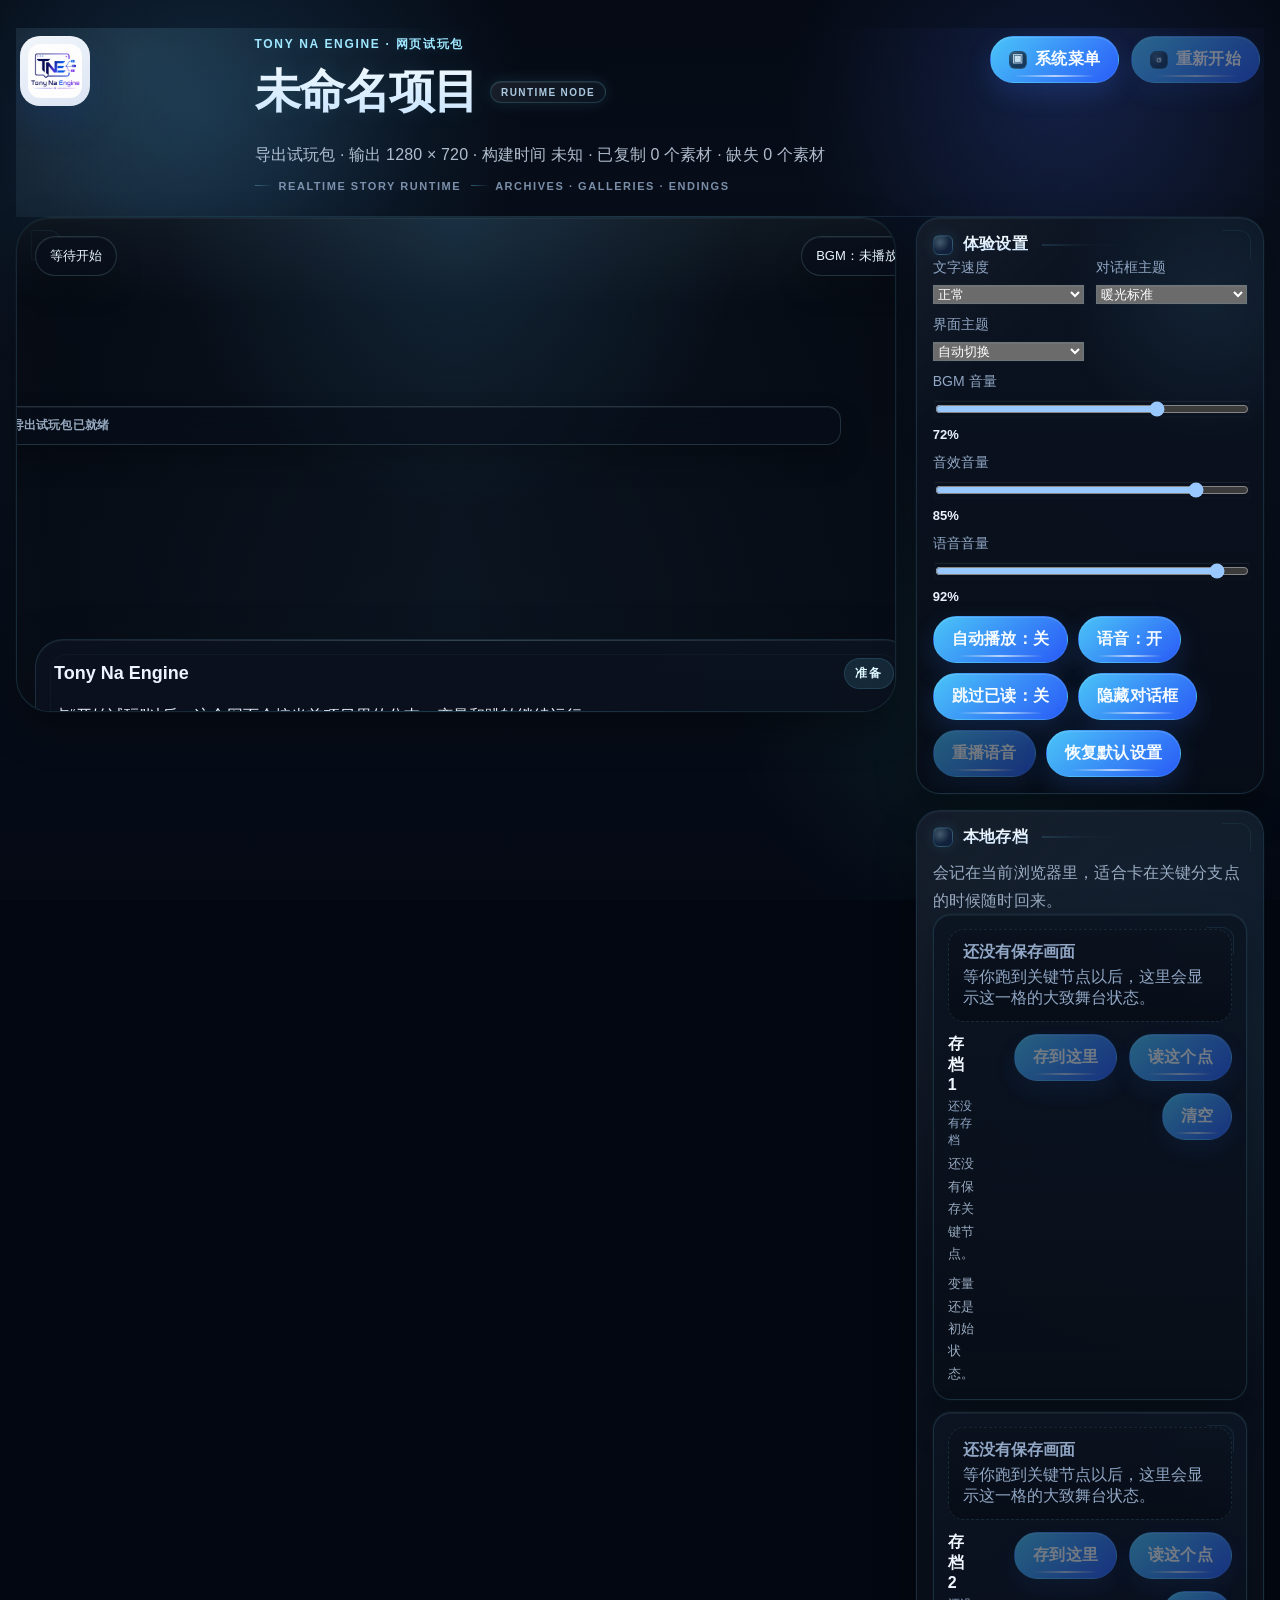
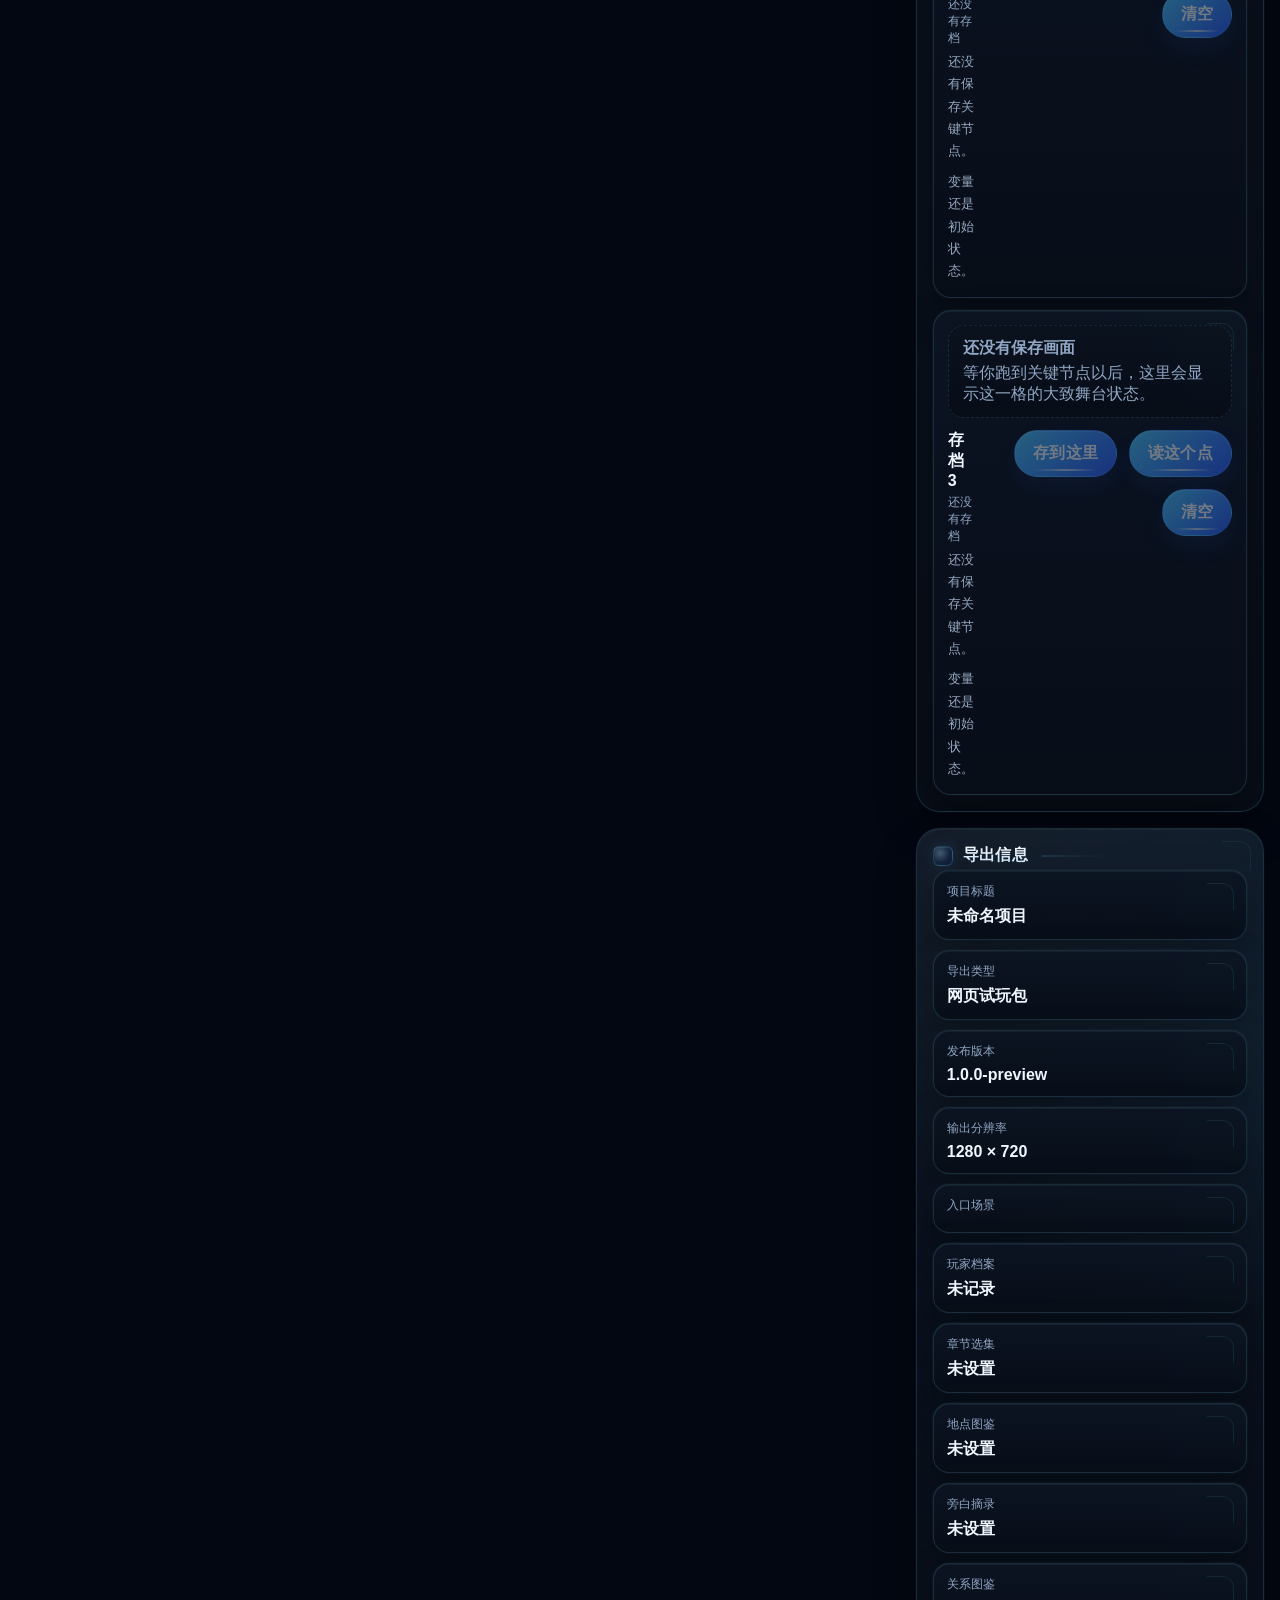
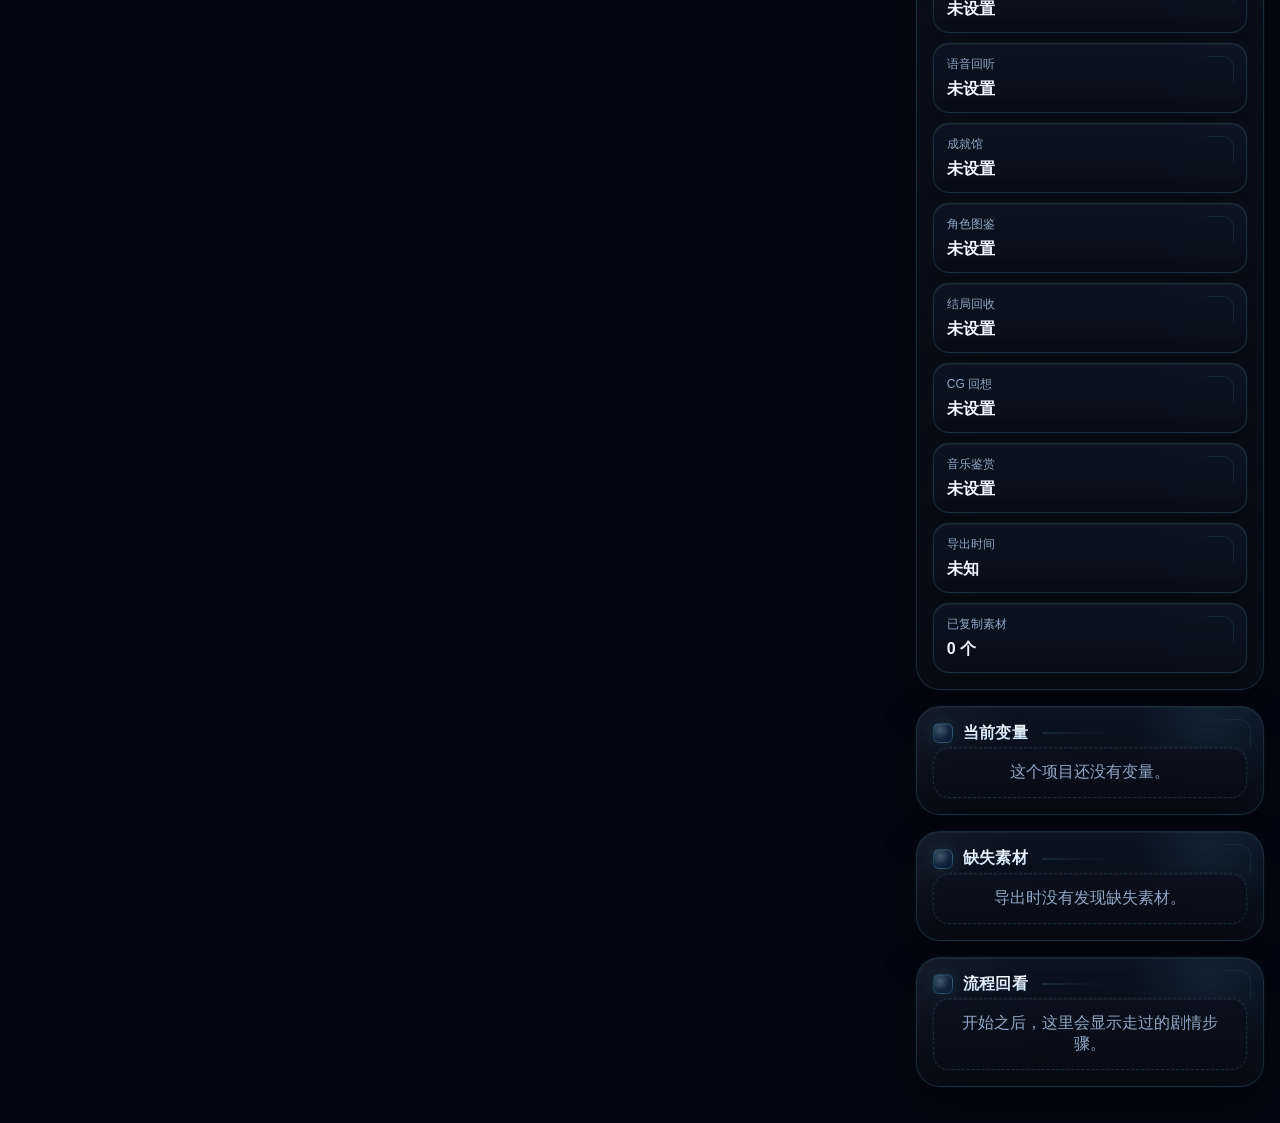
==== commit 6ca6cbbd: "Finalize release polish, branding, docs, themes, and native desktop exports" ====
--- a/export_player_template/index.html
+++ b/export_player_template/index.html
@@ -9,6 +9,7 @@
   <body>
     <div class="player-shell">
       <header class="player-topbar">
+        <img class="player-brand-logo" src="./assets/brand-logo.png" alt="Tony Na Engine logo" />
         <div class="player-brand-copy">
           <div class="eyebrow">Tony Na Engine · 网页试玩包</div>
           <div class="player-brand-title-row">
@@ -73,9 +74,7 @@
             <div class="start-card">
               <div class="start-brand-banner" aria-hidden="true">
                 <div class="start-brand-mark">
-                  <span class="start-brand-core">TN</span>
-                  <span class="start-brand-grid"></span>
-                  <span class="start-brand-orbit"></span>
+                  <img class="start-brand-logo-image" src="./assets/brand-logo.png" alt="" />
                 </div>
                 <div class="start-brand-copy">
                   <strong>Tony Na Engine</strong>
@@ -132,6 +131,14 @@
                     <option value="paper">纸页回忆</option>
                   </select>
                 </label>
+                <label class="playback-setting">
+                  <span>界面主题</span>
+                  <select id="uiThemeSelect">
+                    <option value="auto" selected>自动切换</option>
+                    <option value="light">浅色模式</option>
+                    <option value="dark">深色模式</option>
+                  </select>
+                </label>
               </div>
               <div class="playback-volume-grid">
                 <label class="playback-setting">
@@ -380,6 +387,14 @@
                   <option value="paper">纸页回忆</option>
                 </select>
               </label>
+              <label class="playback-setting">
+                <span>界面主题</span>
+                <select id="menuUiThemeSelect">
+                  <option value="auto">自动切换</option>
+                  <option value="light">浅色模式</option>
+                  <option value="dark">深色模式</option>
+                </select>
+              </label>
             </div>
             <div class="playback-volume-grid">
               <label class="playback-setting">
--- a/export_player_template/player.css
+++ b/export_player_template/player.css
@@ -2484,6 +2484,19 @@
   animation: start-grid-drift 26s linear infinite;
 }
 
+.player-brand-logo {
+  width: 70px;
+  height: 70px;
+  object-fit: contain;
+  flex: 0 0 auto;
+  border-radius: 20px;
+  background: linear-gradient(155deg, rgba(246, 250, 255, 0.98), rgba(232, 240, 255, 0.94));
+  padding: 8px;
+  box-shadow:
+    inset 0 1px 0 rgba(255, 255, 255, 0.3),
+    0 16px 34px rgba(20, 67, 169, 0.18);
+}
+
 .start-brand-mark {
   position: relative;
   display: grid;
@@ -2493,7 +2506,8 @@
   border-radius: 18px;
   overflow: hidden;
   background:
-    linear-gradient(160deg, rgba(100, 213, 255, 0.98), rgba(35, 93, 223, 0.94)),
+    radial-gradient(circle at 24% 22%, rgba(255, 214, 240, 0.24), transparent 32%),
+    linear-gradient(160deg, rgba(243, 248, 255, 0.98), rgba(230, 237, 255, 0.94)),
     linear-gradient(180deg, rgba(255, 255, 255, 0.22), transparent);
   border: 1px solid rgba(181, 236, 255, 0.2);
   box-shadow:
@@ -2501,16 +2515,28 @@
     0 14px 28px rgba(20, 68, 176, 0.24);
 }
 
+.start-brand-logo-image {
+  position: relative;
+  z-index: 2;
+  width: 88%;
+  height: 88%;
+  object-fit: contain;
+  filter: drop-shadow(0 8px 16px rgba(39, 60, 136, 0.14));
+}
+
 .start-brand-core {
   position: relative;
   z-index: 2;
   color: #f4fbff;
   font-weight: 800;
-  letter-spacing: 0.08em;
+  font-style: italic;
+  letter-spacing: 0.12em;
 }
 
 .start-brand-grid,
 .start-brand-orbit,
+.start-brand-moon,
+.start-brand-petal,
 .start-brand-grid::before,
 .start-brand-orbit::before,
 .start-brand-orbit::after {
@@ -2532,6 +2558,30 @@
   opacity: 0.28;
 }
 
+.start-brand-moon::before,
+.start-brand-moon::after {
+  content: "";
+  position: absolute;
+  border-radius: 999px;
+}
+
+.start-brand-moon::before {
+  top: 7px;
+  right: 7px;
+  width: 18px;
+  height: 18px;
+  background: linear-gradient(160deg, rgba(255, 248, 255, 0.94), rgba(186, 235, 255, 0.9));
+  filter: drop-shadow(0 0 10px rgba(157, 225, 255, 0.34));
+}
+
+.start-brand-moon::after {
+  top: 7px;
+  right: 11px;
+  width: 14px;
+  height: 14px;
+  background: rgba(88, 120, 255, 0.92);
+}
+
 .start-brand-orbit::before,
 .start-brand-orbit::after {
   content: "";
@@ -2540,13 +2590,46 @@
 
 .start-brand-orbit::before {
   inset: -22%;
+  border-color: rgba(176, 228, 255, 0.26);
   animation: player-brand-orbit 12s linear infinite;
 }
 
 .start-brand-orbit::after {
   inset: 16%;
-  border-color: rgba(107, 213, 255, 0.22);
+  border-color: rgba(255, 182, 235, 0.28);
   animation: player-brand-orbit 8s linear infinite reverse;
+}
+
+.start-brand-petal {
+  width: 14px;
+  height: 19px;
+  left: 10px;
+  bottom: 10px;
+  inset: auto auto 10px 10px;
+  background: linear-gradient(180deg, rgba(255, 242, 249, 0.96), rgba(255, 156, 222, 0.92));
+  border-radius: 100% 0 100% 0;
+  box-shadow: 0 0 12px rgba(255, 163, 229, 0.26);
+  transform: rotate(-22deg);
+}
+
+.start-brand-petal::after {
+  content: "";
+  position: absolute;
+  inset: 3px auto auto 5px;
+  width: 4px;
+  height: 8px;
+  border-radius: 999px;
+  background: rgba(255, 255, 255, 0.34);
+  transform: rotate(18deg);
+}
+
+.start-brand-petal-b {
+  left: 19px;
+  bottom: 15px;
+  width: 11px;
+  height: 16px;
+  opacity: 0.82;
+  transform: rotate(10deg);
 }
 
 .start-brand-copy {
@@ -3459,3 +3542,52 @@
     opacity: var(--particle-opacity-end, 0.08);
   }
 }
+
+html[data-ui-theme="dark"] {
+  color-scheme: dark;
+}
+
+html[data-ui-theme="light"] {
+  color-scheme: light;
+}
+
+html[data-ui-theme="light"] {
+  --bg: #edf4ff;
+  --panel: rgba(248, 252, 255, 0.88);
+  --panel-strong: rgba(255, 255, 255, 0.95);
+  --line: rgba(108, 145, 196, 0.18);
+  --ink: #1c3453;
+  --muted: #647d9d;
+  --brand: #3ea6ff;
+  --brand-deep: #615eff;
+  --accent: rgba(101, 168, 255, 0.13);
+  --good: #40c39e;
+  --shadow: 0 24px 64px rgba(38, 82, 136, 0.16);
+}
+
+html[data-ui-theme="light"] body {
+  color: var(--ink);
+  background:
+    radial-gradient(circle at 16% 12%, rgba(116, 196, 255, 0.17), transparent 23%),
+    radial-gradient(circle at 82% 10%, rgba(120, 118, 255, 0.1), transparent 18%),
+    radial-gradient(circle at 78% 78%, rgba(93, 232, 204, 0.08), transparent 20%),
+    linear-gradient(180deg, #edf4ff 0%, #f9fbff 42%, #eef5ff 100%);
+  background-attachment: fixed;
+}
+
+html[data-ui-theme="light"] body::before {
+  opacity: 0.24;
+}
+
+html[data-ui-theme="light"] body::after {
+  background:
+    radial-gradient(circle at center, rgba(129, 182, 255, 0.08), transparent 42%),
+    linear-gradient(180deg, transparent, rgba(225, 236, 255, 0.3));
+}
+
+html[data-ui-theme="light"] .start-card,
+html[data-ui-theme="light"] .side-card,
+html[data-ui-theme="light"] .save-dialog,
+html[data-ui-theme="light"] .dialog-panel {
+  box-shadow: 0 24px 60px rgba(38, 82, 136, 0.14);
+}
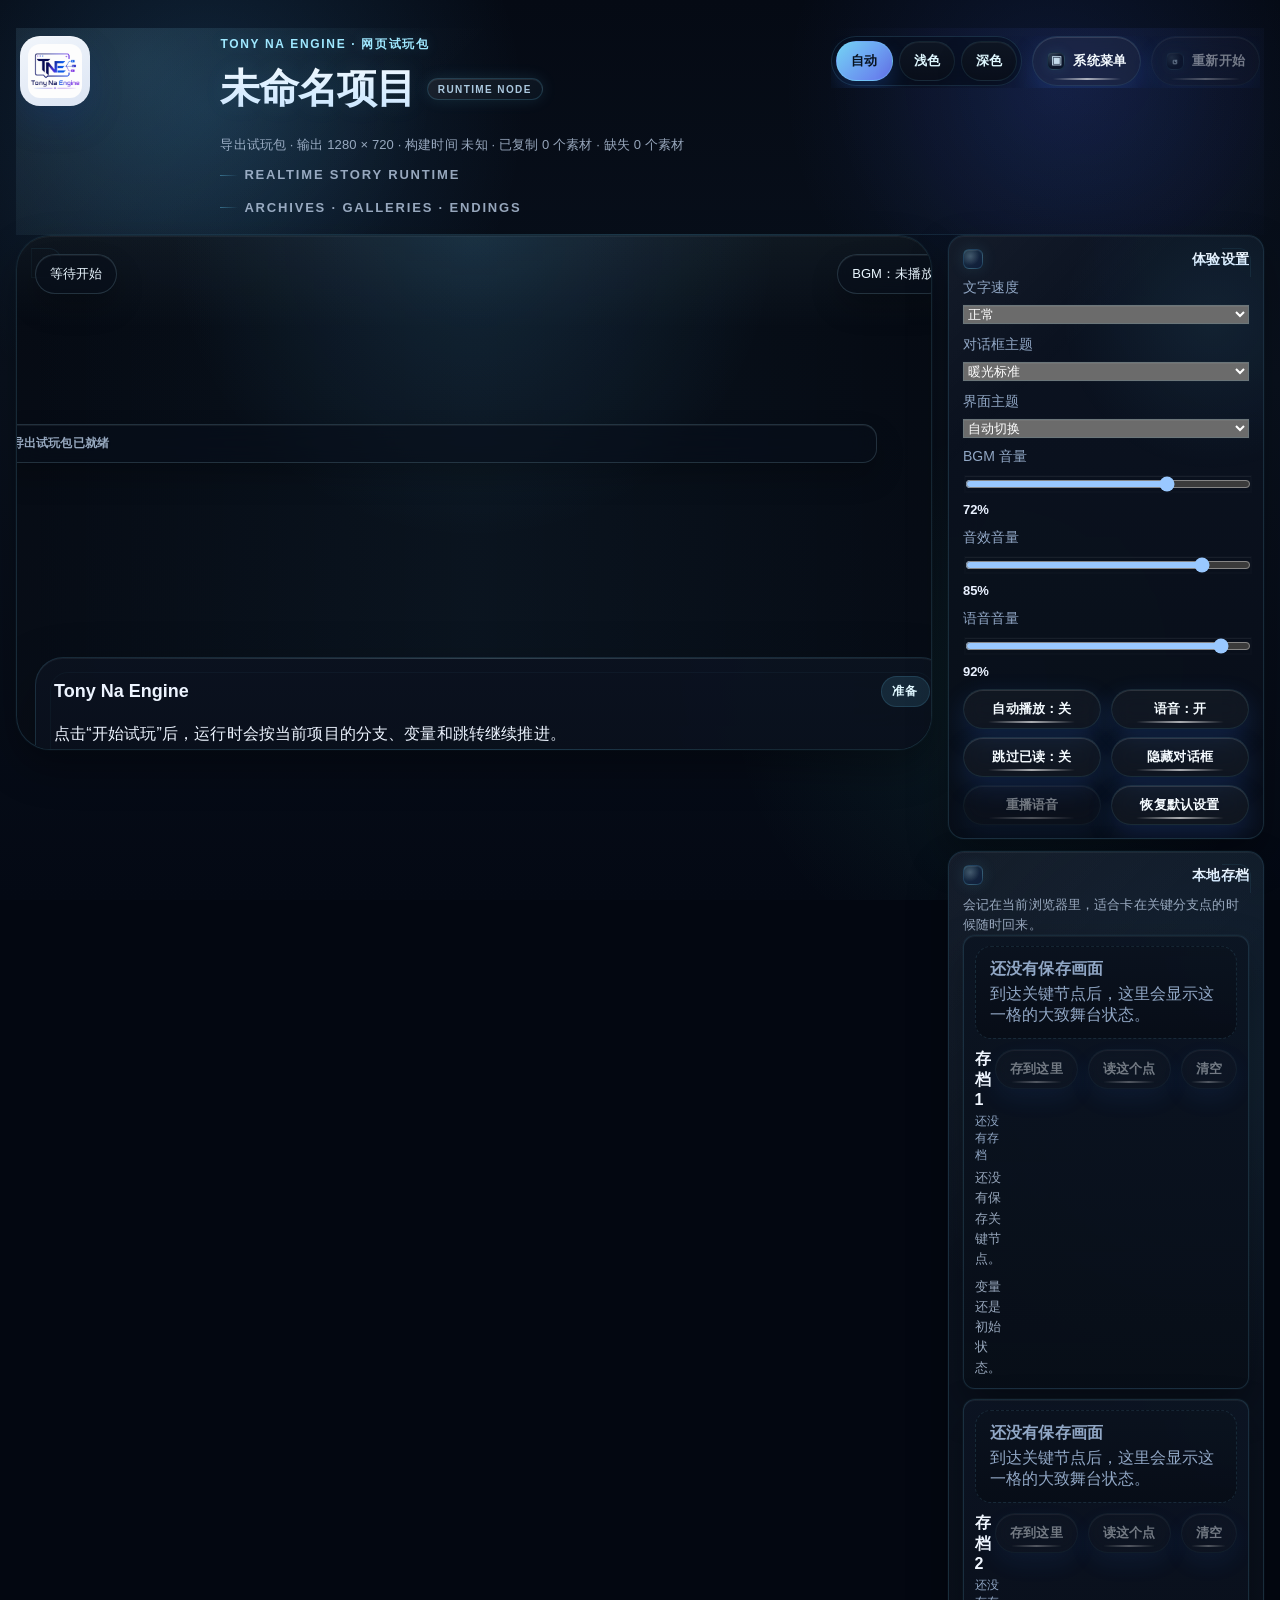
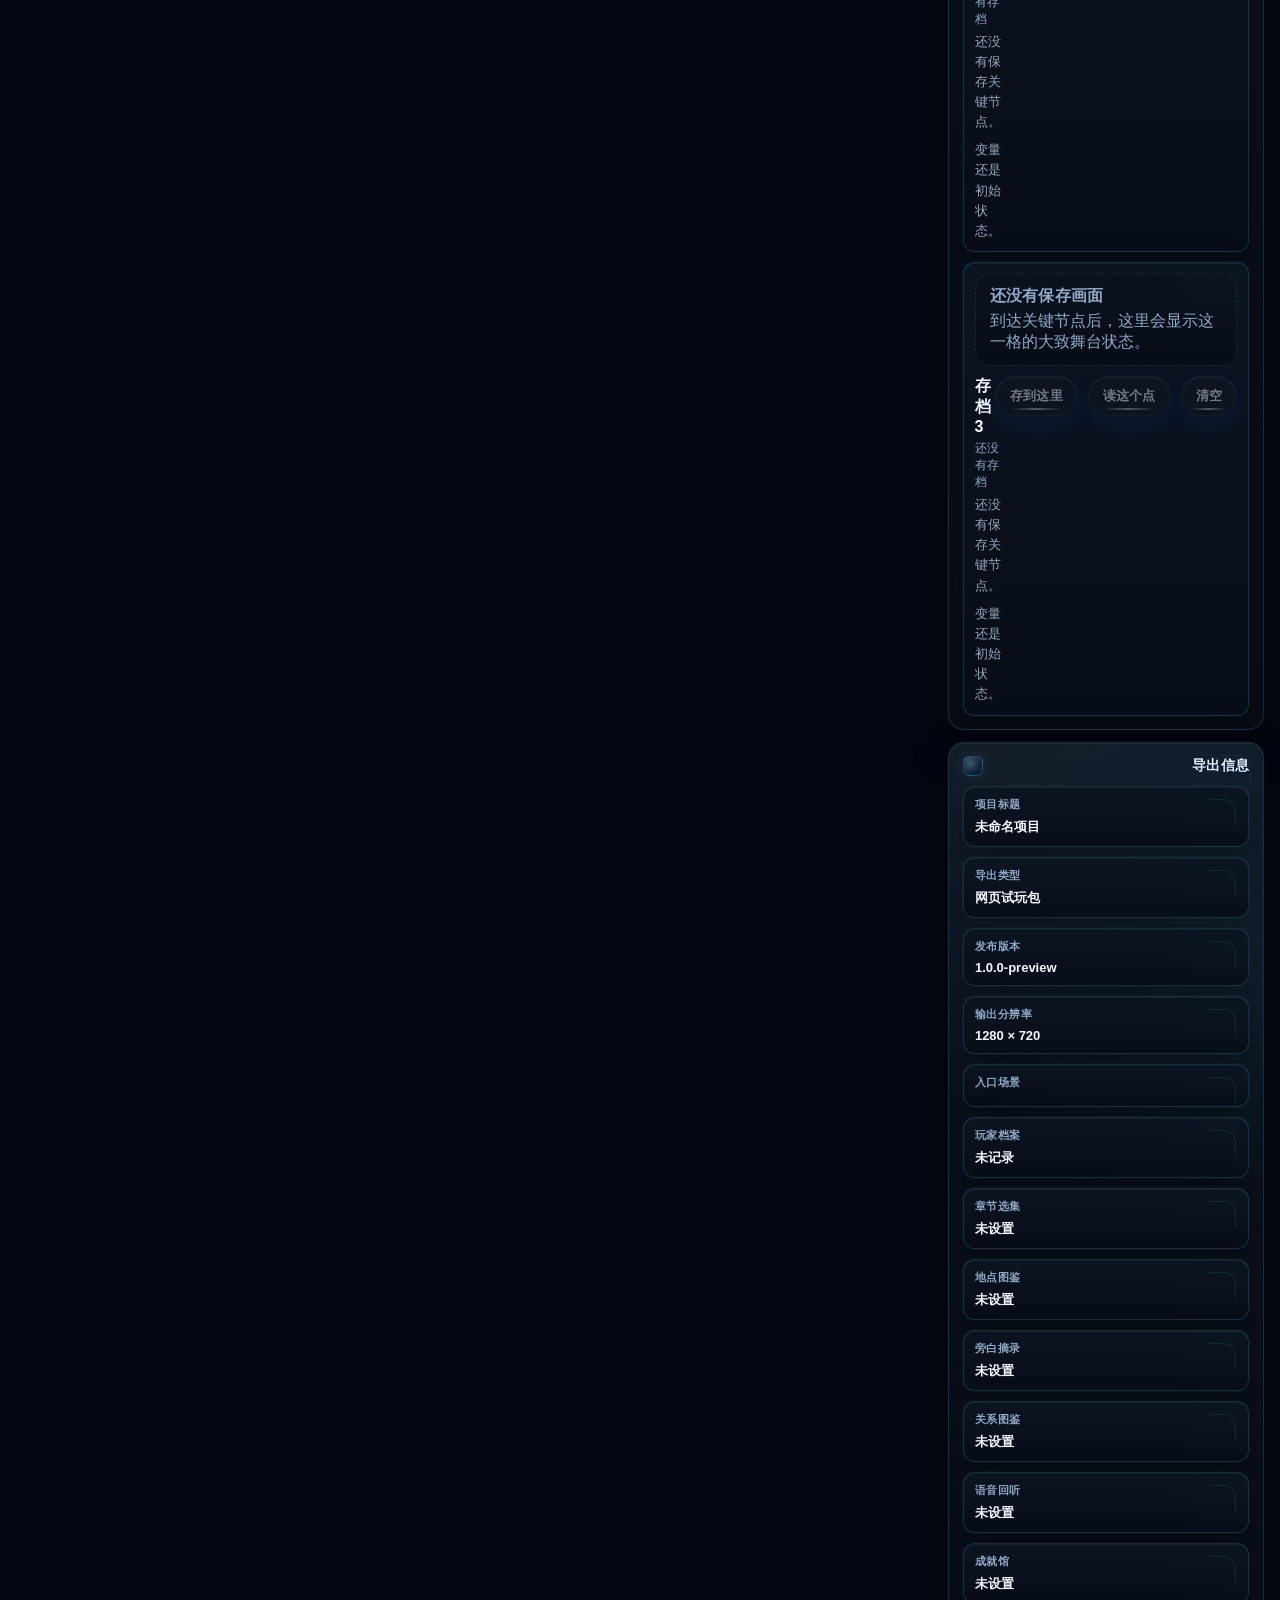
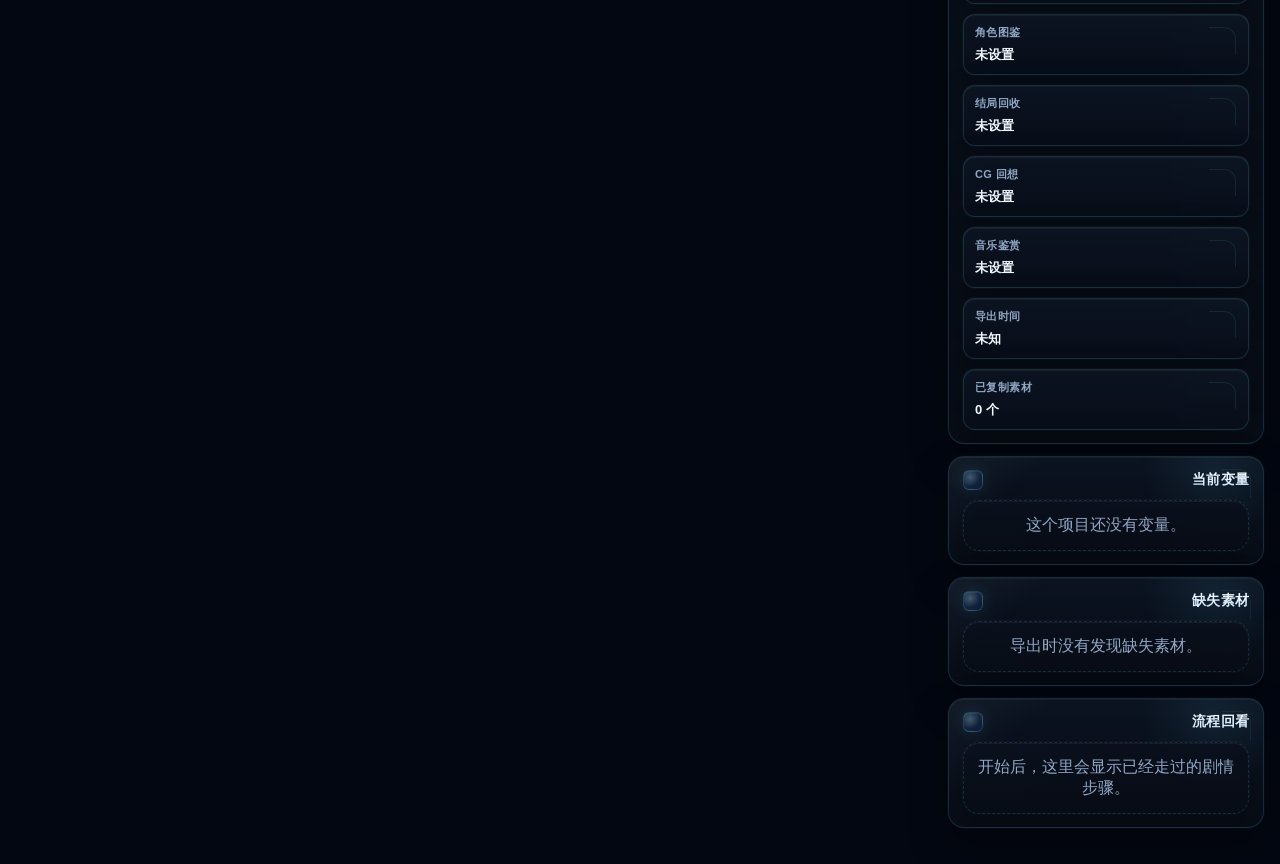
==== commit 939b1596: "Refine web UI, themes, and product copy" ====
--- a/export_player_template/index.html
+++ b/export_player_template/index.html
@@ -23,6 +23,17 @@
           </div>
         </div>
         <div class="top-actions">
+          <div class="player-theme-switch" role="group" aria-label="界面主题切换">
+            <button id="topbarThemeAutoButton" class="pill-button is-secondary player-theme-button" type="button" data-ui-theme-mode="auto">
+              自动
+            </button>
+            <button id="topbarThemeLightButton" class="pill-button is-secondary player-theme-button" type="button" data-ui-theme-mode="light">
+              浅色
+            </button>
+            <button id="topbarThemeDarkButton" class="pill-button is-secondary player-theme-button" type="button" data-ui-theme-mode="dark">
+              深色
+            </button>
+          </div>
           <button id="systemMenuButton" class="pill-button" type="button">
             <span class="player-action-icon" aria-hidden="true">▣</span>
             <span>系统菜单</span>
--- a/export_player_template/player.css
+++ b/export_player_template/player.css
@@ -3591,3 +3591,354 @@
 html[data-ui-theme="light"] .dialog-panel {
   box-shadow: 0 24px 60px rgba(38, 82, 136, 0.14);
 }
+
+/* === Practical Runtime Layout Refresh === */
+
+.top-actions {
+  flex-wrap: wrap;
+  justify-content: flex-end;
+  gap: 10px;
+}
+
+.player-theme-switch {
+  display: inline-flex;
+  align-items: center;
+  gap: 6px;
+  padding: 4px;
+  border-radius: 999px;
+  border: 1px solid rgba(121, 220, 255, 0.14);
+  background: rgba(7, 15, 29, 0.5);
+  backdrop-filter: blur(12px);
+}
+
+.player-theme-button {
+  min-width: 54px;
+  min-height: 34px;
+  padding: 8px 12px;
+}
+
+.player-theme-button.is-active {
+  color: #081320;
+  background: linear-gradient(135deg, rgba(121, 220, 255, 0.96), rgba(110, 124, 255, 0.92));
+  border-color: rgba(121, 220, 255, 0.3);
+  box-shadow: 0 10px 20px rgba(48, 123, 255, 0.2);
+}
+
+html[data-ui-theme="light"] .player-theme-switch {
+  background: rgba(255, 255, 255, 0.76);
+  border-color: rgba(108, 145, 196, 0.18);
+}
+
+html[data-ui-theme="light"] .player-theme-button {
+  color: rgba(64, 95, 132, 0.88);
+}
+
+@media (max-width: 960px) {
+  .player-theme-switch {
+    width: 100%;
+    justify-content: stretch;
+  }
+
+  .player-theme-button {
+    flex: 1 1 0;
+  }
+}
+
+/* === Practical Runtime Surface Cleanup === */
+
+.player-topbar {
+  gap: 14px;
+  padding-bottom: 16px;
+}
+
+.player-topbar h1 {
+  font-size: clamp(26px, 3.2vw, 40px);
+}
+
+.player-brand-copy p,
+.player-brand-meta,
+.start-card p,
+.side-card p,
+.save-dialog-summary,
+.side-note {
+  color: rgba(186, 204, 228, 0.8);
+}
+
+.start-card,
+.side-card,
+.save-dialog,
+.extra-hero-panel,
+.save-slot-card {
+  background: linear-gradient(180deg, rgba(10, 18, 34, 0.84), rgba(8, 15, 28, 0.8));
+  border-color: rgba(121, 220, 255, 0.12);
+  box-shadow: 0 18px 38px rgba(4, 10, 22, 0.22);
+}
+
+.start-card {
+  min-height: 500px;
+  padding: 28px 28px 24px;
+}
+
+.start-card h2 {
+  max-width: 12ch;
+  font-size: clamp(28px, 3.6vw, 44px);
+}
+
+.side-card {
+  padding: 14px;
+  border-radius: 18px;
+}
+
+.side-card h2,
+.save-dialog-head h2 {
+  font-size: 15px;
+  letter-spacing: 0.01em;
+}
+
+.playback-settings,
+.info-list,
+.history-list,
+.save-slot-list {
+  gap: 10px;
+}
+
+.info-row,
+.history-row,
+.summary-row {
+  padding: 11px 12px;
+  border-radius: 14px;
+  background: rgba(255, 255, 255, 0.04);
+}
+
+.pill-button,
+.continue-button {
+  min-height: 40px;
+  padding: 10px 14px;
+}
+
+.start-action-group,
+.top-actions,
+.playback-toggle-group,
+.save-slot-actions,
+.save-dialog-confirm-actions,
+.save-dialog-system-actions {
+  gap: 10px;
+}
+
+.start-summary,
+.start-resume-summary {
+  padding: 14px 16px;
+}
+
+.player-layout {
+  gap: 16px;
+}
+
+.player-layout {
+  grid-template-columns: minmax(0, 2.55fr) minmax(280px, 0.88fr);
+}
+
+.side-panel {
+  gap: 12px;
+}
+
+.side-card {
+  padding: 13px 14px;
+  border-radius: 16px;
+}
+
+.side-card h2 {
+  display: flex;
+  align-items: center;
+  justify-content: space-between;
+  gap: 10px;
+  margin-bottom: 10px;
+}
+
+.side-note,
+.side-card p,
+.history-row p,
+.hint-text {
+  line-height: 1.55;
+}
+
+.playback-setting-grid {
+  grid-template-columns: 1fr;
+}
+
+.playback-volume-grid {
+  grid-template-columns: 1fr;
+}
+
+.playback-toggle-group {
+  display: grid;
+  grid-template-columns: repeat(2, minmax(0, 1fr));
+}
+
+.info-row,
+.history-row,
+.summary-row,
+.save-slot-card {
+  padding: 10px 11px;
+  border-radius: 12px;
+}
+
+.info-row label,
+.summary-row label,
+.history-row .meta {
+  letter-spacing: 0.04em;
+}
+
+.save-slot-list {
+  gap: 10px;
+}
+
+.save-slot-card {
+  gap: 10px;
+}
+
+.save-slot-stage {
+  min-height: 144px;
+  padding: 12px;
+  border-radius: 14px;
+}
+
+.start-summary,
+.start-resume-summary {
+  display: grid;
+  gap: 8px;
+}
+
+.start-summary .summary-row,
+.start-resume-summary .summary-row {
+  background: rgba(255, 255, 255, 0.03);
+}
+
+.player-brand-copy {
+  max-width: 54ch;
+}
+
+.player-brand-meta {
+  gap: 10px;
+}
+
+@media (max-width: 1120px) {
+  .playback-toggle-group {
+    grid-template-columns: 1fr;
+  }
+}
+
+/* === Practical Runtime Typographic Finish === */
+
+.top-actions {
+  flex-wrap: nowrap;
+  overflow-x: auto;
+  justify-content: flex-end;
+  padding-bottom: 2px;
+  scrollbar-width: thin;
+}
+
+.top-actions::-webkit-scrollbar {
+  height: 6px;
+}
+
+.pill-button,
+.continue-button,
+.player-theme-button {
+  font-size: 13px;
+  font-weight: 650;
+  letter-spacing: 0.015em;
+}
+
+.pill-button,
+.player-theme-button {
+  background: rgba(255, 255, 255, 0.035);
+  border-color: rgba(121, 220, 255, 0.1);
+}
+
+.pill-button:hover,
+.player-theme-button:hover {
+  background: rgba(255, 255, 255, 0.06);
+  border-color: rgba(121, 220, 255, 0.16);
+}
+
+.continue-button {
+  box-shadow: 0 14px 28px rgba(44, 113, 236, 0.18);
+}
+
+.start-card h2 {
+  line-height: 1.08;
+  letter-spacing: -0.022em;
+}
+
+.side-card h2,
+.save-dialog-head h2 {
+  font-size: 14px;
+  line-height: 1.2;
+  letter-spacing: 0.012em;
+}
+
+.player-brand-copy p,
+.player-brand-meta,
+.start-card p,
+.side-card p,
+.save-dialog-summary,
+.side-note,
+.hint-text,
+.history-row p,
+.summary-row,
+.info-row {
+  font-size: 13px;
+}
+
+.info-row label,
+.summary-row label,
+.history-row .meta {
+  font-size: 11px;
+  font-weight: 650;
+  letter-spacing: 0.04em;
+}
+
+.summary-row strong,
+.info-row strong,
+.history-row strong,
+.save-slot-card strong {
+  letter-spacing: 0.01em;
+}
+
+.side-card,
+.save-slot-card,
+.info-row,
+.history-row,
+.summary-row {
+  box-shadow: none;
+}
+
+.start-action-group,
+.save-slot-actions,
+.save-dialog-confirm-actions,
+.save-dialog-system-actions,
+.playback-toggle-group {
+  row-gap: 8px;
+}
+
+@media (max-width: 960px) {
+  .top-actions {
+    justify-content: flex-start;
+  }
+
+  .player-theme-switch {
+    width: auto;
+  }
+}
+
+@media (max-width: 760px) {
+  .top-actions {
+    flex-wrap: wrap;
+    overflow-x: visible;
+  }
+
+  .player-theme-switch {
+    width: 100%;
+  }
+}
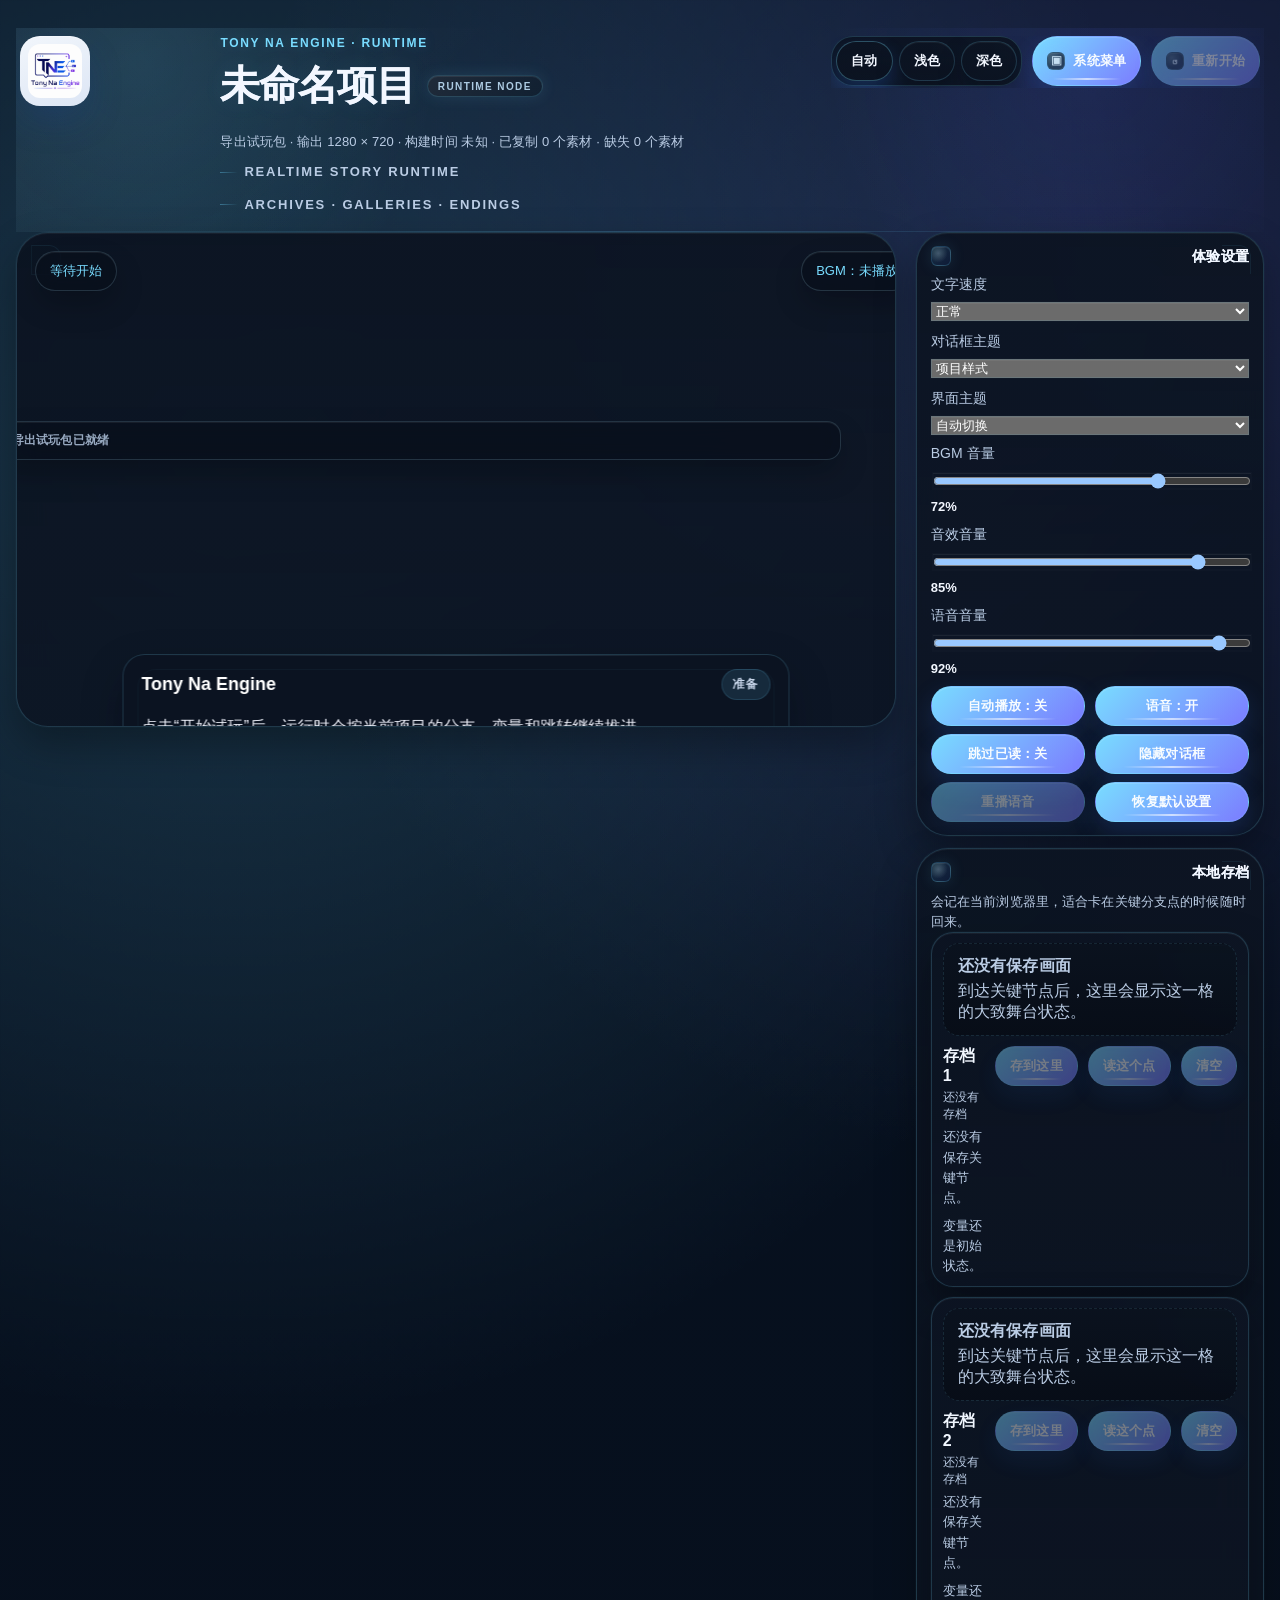
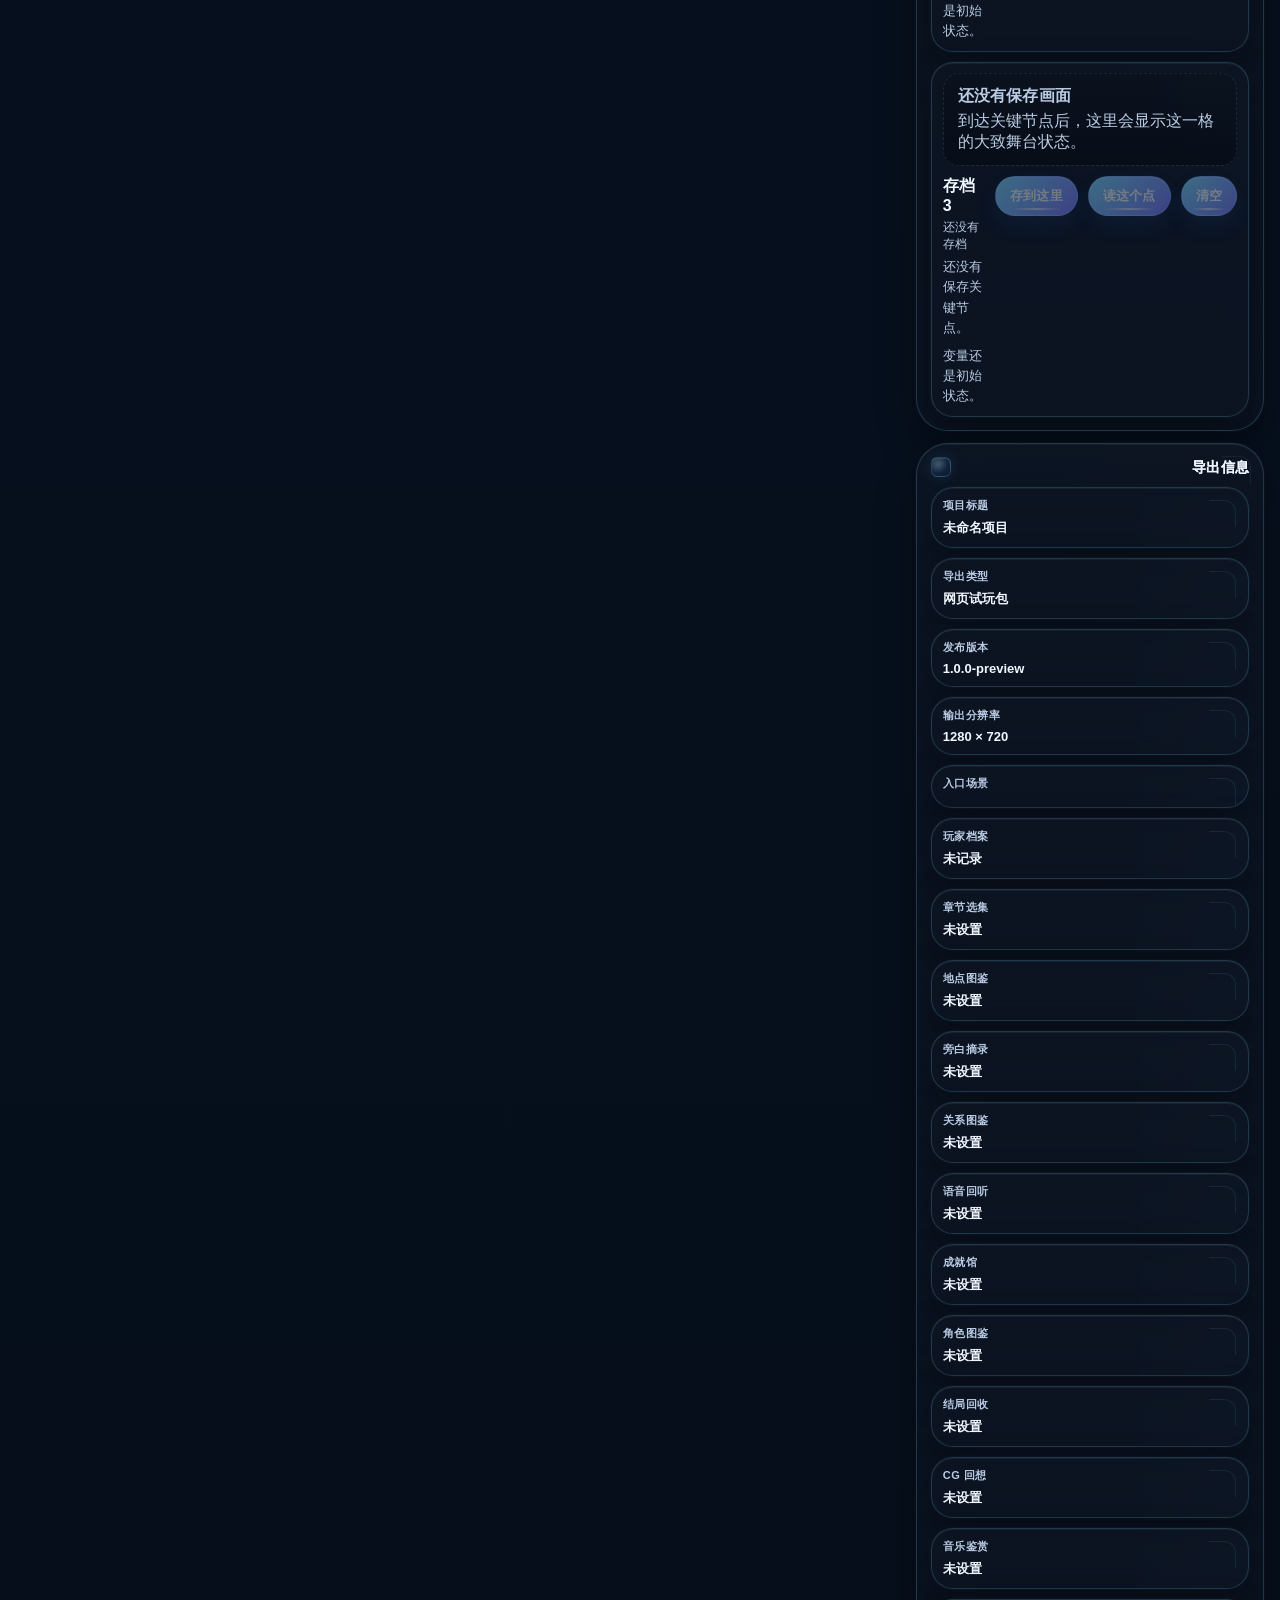
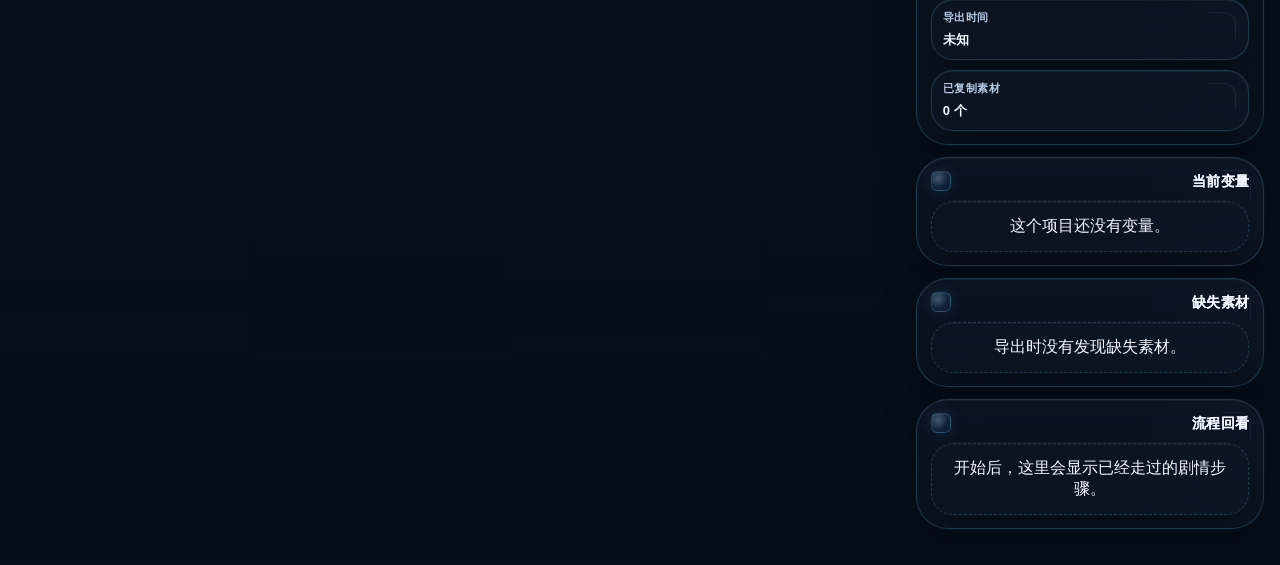
==== commit 2557b34b: "Prepare preview release features" ====
--- a/export_player_template/index.html
+++ b/export_player_template/index.html
@@ -61,7 +61,24 @@
           <div id="backgroundLabel" class="background-caption"></div>
           <div id="dialogHiddenHint" class="dialog-hidden-hint" hidden>对话框已隐藏，点画面、按 H 或右键恢复。</div>
 
+          <div id="videoOverlay" class="video-overlay" hidden>
+            <video id="runtimeVideo" class="runtime-video" playsinline preload="metadata"></video>
+            <div class="video-overlay-ui">
+              <span id="videoOverlayTitle">视频播放</span>
+              <button id="videoSkipButton" class="pill-button is-secondary" type="button">跳过视频</button>
+            </div>
+          </div>
+
+          <div id="creditsOverlay" class="credits-overlay" hidden>
+            <div class="credits-overlay-atmosphere" aria-hidden="true"></div>
+            <div id="creditsRoll" class="credits-roll"></div>
+            <button id="creditsSkipButton" class="pill-button is-secondary credits-skip-button" type="button">
+              跳过片尾
+            </button>
+          </div>
+
           <section class="dialog-panel">
+            <div class="dialog-panel-art" aria-hidden="true"></div>
             <div class="speaker-row">
               <span id="speakerName" class="speaker-name">Tony Na Engine</span>
               <span id="lineTypeTag" class="line-type-tag">准备</span>
@@ -137,9 +154,11 @@
                 <label class="playback-setting">
                   <span>对话框主题</span>
                   <select id="dialogThemeSelect">
-                    <option value="warm" selected>暖光标准</option>
+                    <option value="project" selected>项目样式</option>
+                    <option value="warm">暖光标准</option>
                     <option value="moonlight">夜色月光</option>
                     <option value="paper">纸页回忆</option>
+                    <option value="transparent">透明无框</option>
                   </select>
                 </label>
                 <label class="playback-setting">
@@ -393,9 +412,11 @@
               <label class="playback-setting">
                 <span>对话框主题</span>
                 <select id="menuDialogThemeSelect">
+                  <option value="project">项目样式</option>
                   <option value="warm">暖光标准</option>
                   <option value="moonlight">夜色月光</option>
                   <option value="paper">纸页回忆</option>
+                  <option value="transparent">透明无框</option>
                 </select>
               </label>
               <label class="playback-setting">
--- a/export_player_template/player.css
+++ b/export_player_template/player.css
@@ -278,6 +278,161 @@
   font-size: 12px;
 }
 
+.video-overlay,
+.credits-overlay {
+  position: absolute;
+  inset: 0;
+  z-index: 12;
+  overflow: hidden;
+  border-radius: inherit;
+}
+
+.video-overlay[hidden],
+.credits-overlay[hidden] {
+  display: none;
+}
+
+.video-overlay {
+  display: grid;
+  place-items: center;
+  background: #030712;
+}
+
+.runtime-video {
+  width: 100%;
+  height: 100%;
+  background: #030712;
+  object-fit: contain;
+}
+
+.video-overlay[data-fit="cover"] .runtime-video {
+  object-fit: cover;
+}
+
+.video-overlay[data-fit="fill"] .runtime-video {
+  object-fit: fill;
+}
+
+.video-overlay-ui {
+  position: absolute;
+  left: 18px;
+  right: 18px;
+  bottom: 18px;
+  display: flex;
+  align-items: center;
+  justify-content: space-between;
+  gap: 12px;
+  color: rgba(255, 255, 255, 0.94);
+  pointer-events: none;
+}
+
+.video-overlay-ui span {
+  max-width: min(560px, 70%);
+  padding: 10px 14px;
+  border-radius: 999px;
+  background: rgba(5, 9, 20, 0.64);
+  border: 1px solid rgba(255, 255, 255, 0.18);
+  backdrop-filter: blur(14px);
+  box-shadow: 0 16px 36px rgba(0, 0, 0, 0.24);
+  overflow: hidden;
+  text-overflow: ellipsis;
+  white-space: nowrap;
+}
+
+.video-overlay-ui button {
+  pointer-events: auto;
+}
+
+.credits-overlay {
+  display: grid;
+  place-items: center;
+  padding: 42px;
+  color: rgba(255, 255, 255, 0.94);
+  background:
+    radial-gradient(circle at 50% 18%, rgba(95, 154, 255, 0.24), transparent 38%),
+    linear-gradient(180deg, rgba(4, 8, 20, 0.98), rgba(0, 0, 0, 0.98));
+}
+
+.credits-overlay[data-background="light"] {
+  color: rgba(31, 38, 56, 0.94);
+  background:
+    radial-gradient(circle at 50% 18%, rgba(119, 167, 255, 0.24), transparent 38%),
+    linear-gradient(180deg, rgba(248, 251, 255, 0.98), rgba(222, 231, 247, 0.98));
+}
+
+.credits-overlay[data-background="transparent"] {
+  background: rgba(0, 0, 0, 0.42);
+  backdrop-filter: blur(10px);
+}
+
+.credits-overlay-atmosphere {
+  position: absolute;
+  inset: 0;
+  background:
+    linear-gradient(90deg, transparent, rgba(255, 255, 255, 0.08), transparent),
+    repeating-linear-gradient(90deg, rgba(255, 255, 255, 0.04) 0 1px, transparent 1px 96px);
+  opacity: 0.42;
+  animation: player-credits-glow 7s ease-in-out infinite alternate;
+  pointer-events: none;
+}
+
+.credits-roll {
+  position: relative;
+  width: min(680px, 86%);
+  height: 78%;
+  overflow: hidden;
+  text-align: center;
+  mask-image: linear-gradient(180deg, transparent 0%, #000 18%, #000 78%, transparent 100%);
+}
+
+.credits-roll-inner {
+  position: absolute;
+  left: 0;
+  right: 0;
+  top: 100%;
+  display: grid;
+  gap: 16px;
+  animation: player-credits-roll var(--credits-duration, 18s) linear forwards;
+}
+
+.credits-roll-kicker {
+  text-transform: uppercase;
+  letter-spacing: 0.32em;
+  font-size: 12px;
+  opacity: 0.62;
+}
+
+.credits-roll h2 {
+  margin: 0;
+  font-size: clamp(34px, 6vw, 76px);
+  letter-spacing: 0.08em;
+}
+
+.credits-roll-subtitle {
+  margin: 0;
+  font-size: clamp(16px, 2.2vw, 24px);
+  opacity: 0.72;
+}
+
+.credits-roll-lines {
+  display: grid;
+  gap: 10px;
+  margin-top: 20px;
+  font-size: clamp(15px, 2vw, 23px);
+  line-height: 1.7;
+}
+
+.credits-roll-lines p {
+  margin: 0;
+}
+
+.credits-skip-button {
+  position: absolute;
+  right: 18px;
+  bottom: 18px;
+  z-index: 2;
+}
+
 .sprite-layer {
   position: absolute;
   left: 20px;
@@ -609,6 +764,26 @@
   }
   100% {
     transform: translate3d(0, 0, 0) scale(1);
+  }
+}
+
+@keyframes player-credits-roll {
+  from {
+    transform: translate3d(0, 0, 0);
+  }
+  to {
+    transform: translate3d(0, calc(-100% - 120vh), 0);
+  }
+}
+
+@keyframes player-credits-glow {
+  from {
+    opacity: 0.24;
+    transform: translate3d(-2%, 0, 0);
+  }
+  to {
+    opacity: 0.56;
+    transform: translate3d(2%, 0, 0);
   }
 }
 
@@ -3942,3 +4117,605 @@
     width: 100%;
   }
 }
+
+/* === Project Dialog Box Designer === */
+
+.dialog-panel {
+  position: absolute;
+  left: calc(50% + var(--dialog-box-offset-x, 0%));
+  right: auto;
+  top: auto;
+  bottom: 18px;
+  z-index: 7;
+  width: min(100%, var(--dialog-box-width, 76%));
+  min-height: var(--dialog-box-min-height, 148px);
+  padding: var(--dialog-box-padding-y, 14px) var(--dialog-box-padding-x, 18px);
+  border-radius: var(--dialog-box-radius, 18px);
+  background: var(--dialog-box-bg, rgba(12, 20, 34, 0.94));
+  border: var(--dialog-box-border-width, 1px) solid var(--dialog-box-border, rgba(121, 220, 255, 0.14));
+  backdrop-filter: blur(var(--dialog-box-blur, 10px));
+  box-shadow: 0 18px 42px rgba(3, 8, 18, calc(var(--dialog-box-shadow-strength, 18) / 100));
+  overflow: hidden;
+  isolation: isolate;
+  transform: translateX(-50%) translateY(var(--dialog-box-offset-y, 0%));
+}
+
+.stage-frame[data-dialog-anchor="top"] .dialog-panel {
+  top: 18px;
+  bottom: auto;
+}
+
+.stage-frame[data-dialog-anchor="center"] .dialog-panel,
+.stage-frame[data-dialog-anchor="free"] .dialog-panel {
+  top: calc(50% + var(--dialog-box-offset-y, 0%));
+  bottom: auto;
+  transform: translate(-50%, -50%);
+}
+
+.stage-frame[data-dialog-anchor="bottom"] .dialog-panel {
+  bottom: calc(18px - var(--dialog-box-offset-y, 0%));
+  transform: translateX(-50%);
+}
+
+.dialog-panel > * {
+  position: relative;
+  z-index: 1;
+}
+
+.dialog-panel .dialog-panel-art {
+  position: absolute;
+  inset: 0;
+  z-index: 0;
+  border-radius: inherit;
+  background-image: var(--dialog-box-art-image, none);
+  background-position: center;
+  background-repeat: no-repeat;
+  background-size: var(--dialog-box-art-fit, cover);
+  opacity: var(--dialog-box-art-opacity, 0);
+  pointer-events: none;
+  mix-blend-mode: screen;
+}
+
+.dialog-panel .dialog-panel-art:not(.has-image) {
+  opacity: 0;
+}
+
+.dialog-panel .speaker-name {
+  color: var(--dialog-box-speaker, inherit);
+}
+
+.dialog-panel .message-text {
+  color: var(--dialog-box-text, inherit);
+}
+
+.dialog-panel .hint-text,
+.dialog-panel .choice-button span,
+.dialog-panel .line-type-tag {
+  color: var(--dialog-box-hint, inherit);
+}
+
+.dialog-panel .choice-button {
+  border-color: var(--dialog-box-border, rgba(255, 255, 255, 0.18));
+}
+
+.dialog-panel[data-dialog-theme="transparent"] {
+  box-shadow: none;
+}
+
+.dialog-panel[data-dialog-theme="transparent"]::before,
+.dialog-panel[data-dialog-theme="transparent"]::after {
+  opacity: 0;
+}
+
+/* === Project Game UI Skin === */
+
+body {
+  color: var(--game-ui-text, var(--ink));
+  background:
+    radial-gradient(circle at 18% 12%, color-mix(in srgb, var(--game-ui-bg-accent, #6bd5ff) 20%, transparent), transparent 28%),
+    radial-gradient(circle at 86% 8%, color-mix(in srgb, var(--game-ui-accent-alt, #7b7cff) 18%, transparent), transparent 24%),
+    linear-gradient(180deg, var(--game-ui-bg, var(--bg)) 0%, color-mix(in srgb, var(--game-ui-bg, #071120) 82%, #000 18%) 100%) !important;
+}
+
+.player-topbar h1,
+.start-card h2,
+.save-dialog-head h2,
+.side-card h2 {
+  color: var(--game-ui-text, var(--ink));
+}
+
+.player-brand-copy p,
+.player-brand-meta,
+.start-card p,
+.side-card p,
+.save-dialog-summary,
+.side-note,
+.info-row label,
+.summary-row label,
+.history-row .meta,
+.save-slot-time,
+.save-slot-meta p,
+.extra-gallery-card span,
+.ending-room-card p,
+.ending-room-meta {
+  color: var(--game-ui-muted, var(--muted)) !important;
+}
+
+.eyebrow,
+.save-slot-scene,
+.save-slot-block,
+.line-type-tag,
+.hud-chip {
+  color: var(--game-ui-accent, var(--brand));
+}
+
+.stage-frame,
+.side-card,
+.start-card,
+.save-dialog,
+.save-dialog-system-settings,
+.save-slot-card,
+.extra-hero-panel,
+.extra-gallery-card,
+.music-room-card,
+.ending-room-card,
+.character-expression-chip,
+.info-row,
+.history-row,
+.summary-row,
+.empty-note,
+.player-theme-switch {
+  border-radius: var(--game-ui-radius, 22px);
+  background:
+    linear-gradient(180deg, var(--game-ui-panel-strong, var(--panel-strong)), var(--game-ui-panel, var(--panel))),
+    radial-gradient(circle at top right, color-mix(in srgb, var(--game-ui-accent, #79dcff) 14%, transparent), transparent 44%) !important;
+  border-color: var(--game-ui-line, var(--line)) !important;
+  color: var(--game-ui-text, var(--ink));
+  backdrop-filter: blur(var(--game-ui-blur, 14px));
+}
+
+.stage-frame,
+.start-card,
+.save-dialog,
+.side-card {
+  border-radius: var(--game-ui-radius-large, 32px);
+}
+
+.pill-button,
+.continue-button,
+.choice-button {
+  color: var(--game-ui-button-text, #f8fcff);
+  border-color: var(--game-ui-line, rgba(121, 220, 255, 0.18));
+}
+
+.pill-button,
+.continue-button {
+  background:
+    linear-gradient(135deg, var(--game-ui-accent, var(--brand)), var(--game-ui-accent-alt, var(--brand-deep))),
+    linear-gradient(180deg, rgba(255, 255, 255, 0.18), transparent) !important;
+}
+
+.pill-button.is-secondary,
+.choice-button {
+  color: var(--game-ui-text, var(--ink));
+  background:
+    linear-gradient(180deg, color-mix(in srgb, var(--game-ui-panel-strong, #0c1422) 92%, transparent), color-mix(in srgb, var(--game-ui-panel, #0c1422) 88%, transparent)),
+    radial-gradient(circle at top right, color-mix(in srgb, var(--game-ui-accent, #79dcff) 8%, transparent), transparent 42%) !important;
+}
+
+.stage-shade {
+  background:
+    linear-gradient(
+      180deg,
+      rgba(2, 6, 11, calc(var(--game-ui-stage-vignette, 0.42) * 0.28)) 0%,
+      rgba(2, 6, 11, 0.05) 28%,
+      rgba(2, 6, 11, var(--game-ui-stage-vignette, 0.42)) 100%
+    ) !important;
+}
+
+html[data-game-ui-font="serif"] body,
+html[data-game-ui-font="serif"] button {
+  font-family: "Songti SC", "STSong", "Noto Serif CJK SC", "Georgia", serif;
+}
+
+html[data-game-ui-font="rounded"] body,
+html[data-game-ui-font="rounded"] button {
+  font-family: "Avenir Next Rounded", "PingFang SC", "Microsoft YaHei", sans-serif;
+}
+
+html[data-game-ui-surface="solid"] .stage-frame,
+html[data-game-ui-surface="solid"] .side-card,
+html[data-game-ui-surface="solid"] .start-card,
+html[data-game-ui-surface="solid"] .save-dialog {
+  backdrop-filter: none;
+}
+
+html[data-game-ui-surface="minimal"] .stage-frame,
+html[data-game-ui-surface="minimal"] .side-card,
+html[data-game-ui-surface="minimal"] .start-card,
+html[data-game-ui-surface="minimal"] .save-dialog,
+html[data-game-ui-surface="minimal"] .save-slot-card,
+html[data-game-ui-surface="minimal"] .extra-hero-panel,
+html[data-game-ui-surface="minimal"] .ending-room-card,
+html[data-game-ui-surface="minimal"] .extra-gallery-card {
+  box-shadow: none !important;
+  backdrop-filter: none;
+}
+
+html[data-game-ui-brand="hidden"] .player-brand-logo,
+html[data-game-ui-brand="hidden"] .player-brand-meta,
+html[data-game-ui-brand="hidden"] .player-brand-copy .eyebrow,
+html[data-game-ui-brand="hidden"] .start-brand-banner,
+html[data-game-ui-brand="hidden"] .start-card > .eyebrow {
+  display: none !important;
+}
+
+html[data-game-ui-side-panel="compact"] .player-layout {
+  grid-template-columns: minmax(0, 2.8fr) minmax(260px, 0.72fr);
+}
+
+html[data-game-ui-side-panel="compact"] .side-card {
+  padding: 12px;
+}
+
+html[data-game-ui-side-panel="hidden"] .player-layout {
+  grid-template-columns: minmax(0, 1fr);
+}
+
+html[data-game-ui-side-panel="hidden"] .side-panel {
+  display: none;
+}
+
+html[data-game-ui-motion="low"] *,
+html[data-game-ui-motion="low"] *::before,
+html[data-game-ui-motion="low"] *::after {
+  animation-duration: 0.001ms !important;
+  animation-iteration-count: 1 !important;
+  transition-duration: 0.001ms !important;
+}
+
+/* === Project Layout Positioning === */
+
+.player-shell {
+  display: flex;
+  flex-direction: column;
+}
+
+.player-layout {
+  width: 100%;
+  gap: var(--game-ui-layout-gap, 20px);
+  grid-template-columns: minmax(0, 2.4fr) minmax(var(--game-ui-side-panel-width, 320px), 0.95fr);
+}
+
+html[data-game-ui-layout="compact"] .player-layout {
+  grid-template-columns: minmax(0, 2.9fr) minmax(var(--game-ui-side-panel-width, 248px), 0.68fr);
+}
+
+html[data-game-ui-side-position="left"] .stage-frame {
+  order: 2;
+}
+
+html[data-game-ui-side-position="left"] .side-panel {
+  order: 1;
+}
+
+html[data-game-ui-side-position="right"] .stage-frame {
+  order: 1;
+}
+
+html[data-game-ui-side-position="right"] .side-panel {
+  order: 2;
+}
+
+html[data-game-ui-topbar-position="bottom"] .player-topbar {
+  order: 2;
+  padding: 22px 4px 8px;
+}
+
+html[data-game-ui-topbar-position="bottom"] .player-layout {
+  order: 1;
+}
+
+html[data-game-ui-topbar-position="hidden"] .player-topbar {
+  display: none;
+}
+
+html[data-game-ui-hud-position="hidden"] .stage-hud {
+  display: none;
+}
+
+html[data-game-ui-hud-position="top-left"] .stage-hud,
+html[data-game-ui-hud-position="top-right"] .stage-hud,
+html[data-game-ui-hud-position="bottom-left"] .stage-hud,
+html[data-game-ui-hud-position="bottom-right"] .stage-hud {
+  right: auto;
+  width: min(460px, calc(100% - 36px));
+  flex-direction: column;
+}
+
+html[data-game-ui-hud-position="top-left"] .stage-hud,
+html[data-game-ui-hud-position="top-right"] .stage-hud {
+  top: 18px;
+  bottom: auto;
+}
+
+html[data-game-ui-hud-position="bottom-left"] .stage-hud,
+html[data-game-ui-hud-position="bottom-right"] .stage-hud {
+  top: auto;
+  bottom: 18px;
+}
+
+html[data-game-ui-hud-position="top-left"] .stage-hud,
+html[data-game-ui-hud-position="bottom-left"] .stage-hud {
+  left: 18px;
+  align-items: flex-start;
+}
+
+html[data-game-ui-hud-position="top-right"] .stage-hud,
+html[data-game-ui-hud-position="bottom-right"] .stage-hud {
+  left: auto;
+  right: 18px;
+  align-items: flex-end;
+}
+
+.start-card {
+  transform: translate(var(--game-ui-title-card-offset-x, 0%), var(--game-ui-title-card-offset-y, 0%));
+}
+
+html[data-game-ui-title-anchor="left"] .start-overlay {
+  place-items: center start;
+  padding-left: clamp(20px, 6vw, 92px);
+}
+
+html[data-game-ui-title-anchor="right"] .start-overlay {
+  place-items: center end;
+  padding-right: clamp(20px, 6vw, 92px);
+}
+
+html[data-game-ui-title-anchor="top"] .start-overlay {
+  place-items: start center;
+  padding-top: clamp(20px, 6vh, 72px);
+}
+
+html[data-game-ui-title-anchor="bottom"] .start-overlay {
+  place-items: end center;
+  padding-bottom: clamp(20px, 6vh, 72px);
+}
+
+html[data-game-ui-title-anchor="free"] .start-overlay,
+html[data-game-ui-title-anchor="center"] .start-overlay {
+  place-items: center;
+}
+
+/* === Commercial-Style UI Parts === */
+
+body::before {
+  background-image:
+    var(--game-ui-overlay-image, none),
+    linear-gradient(rgba(117, 154, 204, 0.06) 1px, transparent 1px),
+    linear-gradient(90deg, rgba(117, 154, 204, 0.06) 1px, transparent 1px);
+  background-size: cover, 120px 120px, 120px 120px;
+  background-position: center, center, center;
+  opacity: var(--game-ui-overlay-opacity, 0.08);
+}
+
+.start-overlay {
+  overflow: hidden;
+}
+
+.start-overlay::after {
+  content: "";
+  position: absolute;
+  inset: 0;
+  z-index: 0;
+  pointer-events: none;
+  background-image: var(--game-ui-title-bg-image, none);
+  background-position: center;
+  background-repeat: no-repeat;
+  background-size: var(--game-ui-title-bg-fit, cover);
+  opacity: var(--game-ui-title-bg-opacity, 0);
+  filter: saturate(1.05) contrast(1.04);
+}
+
+.start-overlay > * {
+  position: relative;
+  z-index: 1;
+}
+
+.stage-frame,
+.side-card,
+.start-card,
+.save-dialog,
+.save-dialog-system-settings,
+.extra-hero-panel,
+.extra-gallery-card,
+.music-room-card,
+.ending-room-card,
+.character-expression-chip,
+.info-row,
+.history-row,
+.summary-row,
+.empty-note {
+  position: relative;
+  overflow: hidden;
+  isolation: isolate;
+  background:
+    linear-gradient(180deg, var(--game-ui-panel-strong, var(--panel-strong)), var(--game-ui-panel, var(--panel))),
+    radial-gradient(circle at top right, color-mix(in srgb, var(--game-ui-accent, #79dcff) 14%, transparent), transparent 44%) !important;
+}
+
+.stage-frame > *,
+.side-card > *,
+.start-card > *,
+.save-dialog > *,
+.save-dialog-system-settings > *,
+.extra-hero-panel > *,
+.extra-gallery-card > *,
+.music-room-card > *,
+.ending-room-card > *,
+.character-expression-chip > *,
+.info-row > *,
+.history-row > *,
+.summary-row > *,
+.empty-note > * {
+  position: relative;
+  z-index: 1;
+}
+
+.stage-frame::before,
+.side-card::before,
+.start-card::before,
+.save-dialog::before,
+.save-dialog-system-settings::before,
+.extra-hero-panel::before,
+.extra-gallery-card::before,
+.music-room-card::before,
+.ending-room-card::before,
+.character-expression-chip::before,
+.info-row::before,
+.history-row::before,
+.summary-row::before,
+.empty-note::before {
+  content: "";
+  position: absolute;
+  inset: 0;
+  z-index: 0;
+  pointer-events: none;
+  border-radius: inherit;
+  background-image: var(--game-ui-panel-frame-image, none);
+  background-position: center;
+  background-repeat: no-repeat;
+  background-size: cover;
+  opacity: var(--game-ui-panel-frame-opacity, 0);
+  mix-blend-mode: screen;
+}
+
+.pill-button,
+.continue-button,
+.choice-button {
+  position: relative;
+  overflow: hidden;
+  isolation: isolate;
+}
+
+.pill-button::before,
+.continue-button::before,
+.choice-button::before {
+  content: "";
+  position: absolute;
+  inset: 0;
+  z-index: -1;
+  pointer-events: none;
+  border-radius: inherit;
+  background-image: var(--game-ui-button-frame-image, none);
+  background-position: center;
+  background-repeat: no-repeat;
+  background-size: cover;
+  opacity: var(--game-ui-button-frame-opacity, 0);
+  mix-blend-mode: screen;
+}
+
+.save-slot-card {
+  position: relative;
+  overflow: hidden;
+  isolation: isolate;
+}
+
+.save-slot-card::before {
+  content: "";
+  position: absolute;
+  inset: 0;
+  z-index: 0;
+  pointer-events: none;
+  border-radius: inherit;
+  background-image:
+    var(--game-ui-save-slot-frame-image, none),
+    var(--game-ui-panel-frame-image, none);
+  background-size: cover, cover;
+  background-position: center, center;
+  background-repeat: no-repeat, no-repeat;
+  opacity: var(--game-ui-panel-frame-opacity, 0);
+  mix-blend-mode: screen;
+}
+
+.save-dialog::before,
+.save-dialog-system-settings::before {
+  background-image:
+    var(--game-ui-system-panel-frame-image, none),
+    var(--game-ui-panel-frame-image, none);
+  background-size: cover, cover;
+  background-position: center, center;
+  background-repeat: no-repeat, no-repeat;
+}
+
+html[data-game-ui-layout="cinematic"] .player-layout,
+html[data-game-ui-layout="minimal"] .player-layout {
+  grid-template-columns: minmax(0, 1fr);
+}
+
+html[data-game-ui-layout="cinematic"] .side-panel,
+html[data-game-ui-layout="minimal"] .side-panel {
+  display: none;
+}
+
+html[data-game-ui-layout="compact"] .player-layout {
+  grid-template-columns: minmax(0, 2.9fr) minmax(var(--game-ui-side-panel-width, 248px), 0.68fr);
+}
+
+html[data-game-ui-layout="compact"] .side-card {
+  padding: 12px;
+}
+
+html[data-game-ui-title-layout="left"] .start-overlay {
+  place-items: center start;
+  padding-left: clamp(20px, 6vw, 92px);
+}
+
+html[data-game-ui-title-layout="left"] .start-card {
+  margin-left: 0;
+  text-align: left;
+}
+
+html[data-game-ui-title-layout="poster"] .start-card {
+  width: min(720px, calc(100% - 36px));
+  min-height: min(76%, 720px);
+  display: flex;
+  flex-direction: column;
+  justify-content: flex-end;
+}
+
+html[data-game-ui-title-layout="poster"] .start-card h2 {
+  max-width: 16ch;
+  font-size: clamp(40px, 6vw, 76px);
+}
+
+/* Position controls intentionally live at the end so user layout choices win over visual presets. */
+
+html[data-game-ui-title-anchor="left"] .start-overlay {
+  place-items: center start;
+  padding-left: clamp(20px, 6vw, 92px);
+  padding-right: 0;
+}
+
+html[data-game-ui-title-anchor="right"] .start-overlay {
+  place-items: center end;
+  padding-left: 0;
+  padding-right: clamp(20px, 6vw, 92px);
+}
+
+html[data-game-ui-title-anchor="top"] .start-overlay {
+  place-items: start center;
+  padding-top: clamp(20px, 6vh, 72px);
+  padding-bottom: 0;
+}
+
+html[data-game-ui-title-anchor="bottom"] .start-overlay {
+  place-items: end center;
+  padding-top: 0;
+  padding-bottom: clamp(20px, 6vh, 72px);
+}
+
+html[data-game-ui-title-anchor="center"] .start-overlay,
+html[data-game-ui-title-anchor="free"] .start-overlay {
+  place-items: center;
+}
